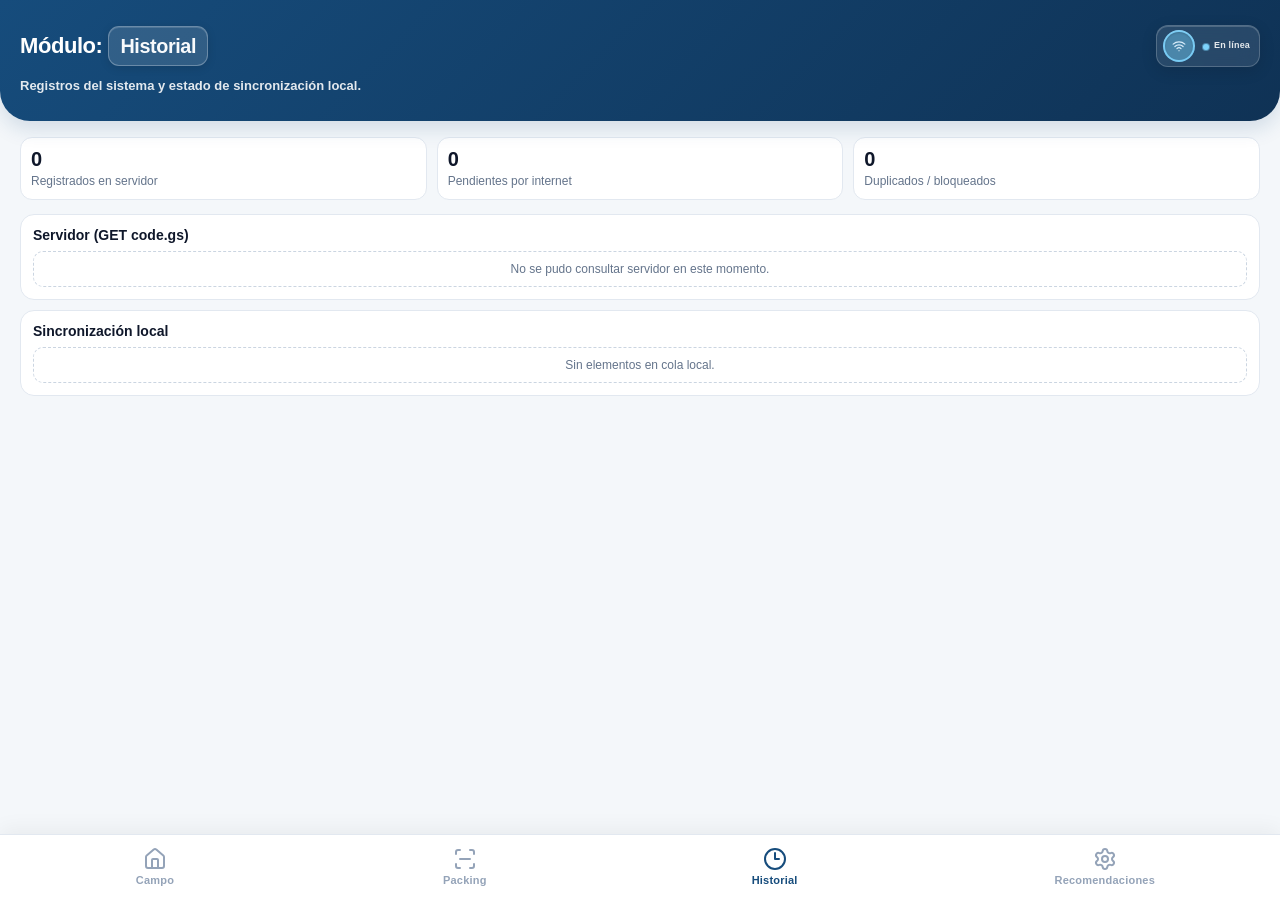
==== historial/index.html @ 1d74dc16 "Estructura de modales" ====
<!DOCTYPE html>
<html lang="es">
<head>
    <meta charset="UTF-8">
    <meta name="viewport" content="width=device-width, initial-scale=1.0, maximum-scale=1.0, user-scalable=no, viewport-fit=cover">
    <meta name="application-name" content="Muestras Web">
    <meta name="apple-mobile-web-app-title" content="Muestras Web">
    <meta name="theme-color" content="#164C7C">
    <meta name="mobile-web-app-capable" content="yes">
    <meta name="apple-mobile-web-app-capable" content="yes">
    <meta name="apple-mobile-web-app-status-bar-style" content="black-translucent">
    <meta name="format-detection" content="telephone=no, date=no, email=no, address=no">
    <title>Historial</title>
    <link rel="icon" href="../appagv.png" type="image/png">
    <link rel="apple-touch-icon" href="../appagv.png">
    <link rel="manifest" href="../manifest.json">
    <link rel="stylesheet" href="../styles.css">
</head>
<body class="modulo-aux-page">

    <header>
        <div class="header-top-row">
            <h2 class="header-title">
                <span class="header-title-prefix">Módulo:</span>
                <span class="header-modulo-pill">Historial</span>
            </h2>
            <div class="header-status-card header-status-card--solo-conn is-online" id="hist-header-status" aria-live="polite" aria-label="Conexión">
                <div class="header-status-ring" aria-hidden="true">
                    <span class="header-status-ring-inner">
                        <i data-lucide="wifi" class="header-status-wifi" id="hist-header-wifi"></i>
                    </span>
                </div>
                <div class="header-status-body">
                    <div class="header-status-conn">
                        <span class="header-status-conn-dot" aria-hidden="true"></span>
                        <span class="header-status-conn-text" id="hist-conn-label">En línea</span>
                    </div>
                </div>
            </div>
        </div>
        <p class="modulo-header-desc">Registros del sistema y estado de sincronización local.</p>
    </header>

    <div class="container modulo-aux-wrap">
        <section class="hist-kpi">
            <article class="hist-kpi-card"><b id="kpi-servidor">0</b><span>Registrados en servidor</span></article>
            <article class="hist-kpi-card"><b id="kpi-pendientes">0</b><span>Pendientes por internet</span></article>
            <article class="hist-kpi-card"><b id="kpi-bloqueados">0</b><span>Duplicados / bloqueados</span></article>
        </section>

        <section class="hist-section">
            <h3 class="hist-title">Servidor (GET code.gs)</h3>
            <div id="server-list" class="hist-list"></div>
            <nav id="server-pagination" class="hist-pagination" aria-label="Paginación servidor" hidden></nav>
        </section>

        <section class="hist-section">
            <h3 class="hist-title">Sincronización local</h3>
            <div id="local-list" class="hist-list"></div>
            <nav id="local-pagination" class="hist-pagination" aria-label="Paginación sincronización local" hidden></nav>
        </section>
    </div>

    <nav id="main-bottom-nav">
        <a class="nav-btn nav-link" id="nav-campo" data-nav-index="0" href="../" aria-label="Campo">
            <i data-lucide="house"></i>
            <span>Campo</span>
        </a>
        <a class="nav-btn nav-link" id="nav-packing" data-nav-index="1" href="../packing/" aria-label="Packing">
            <i data-lucide="scan-line"></i>
            <span>Packing</span>
        </a>
        <a class="nav-btn nav-link active" id="nav-historial" data-nav-index="2" href="./" aria-label="Historial">
            <i data-lucide="clock-3"></i>
            <span>Historial</span>
        </a>
        <a class="nav-btn nav-link" id="nav-recomendaciones" data-nav-index="3" href="../recomendaciones/" aria-label="Recomendaciones">
            <i data-lucide="settings"></i>
            <span>Recomendaciones</span>
        </a>
    </nav>

    <script src="../script.js"></script>
    <script src="../librerias/lucide.min.js"></script>
    <script src="../librerias/sweetalert2.all.min.js"></script>
    <script>
        if (window.lucide && typeof window.lucide.createIcons === 'function') {
            window.lucide.createIcons();
        }

        const API_URL = 'https://script.google.com/macros/s/AKfycbwdC1lwuGNT01xfLE_0jI31oXU13rBinYPKwlVfkZwqmIJGqSRuvPnq4-A9b6tHZThN/exec';
        const SYNC_QUEUE_KEY = 'tiempos-sync-queue-v1';
        const SYNC_HISTORY_KEY = 'tiempos-sync-history-v1';
        const HIST_PER_PAGE = 10;

        let histServerRows = [];
        let histLocalRows = [];
        let histServerPage = 0;
        let histLocalPage = 0;

        function actualizarHeaderHistorial() {
            const card = document.getElementById('hist-header-status');
            const label = document.getElementById('hist-conn-label');
            const wifi = document.getElementById('hist-header-wifi');
            const on = navigator.onLine;
            if (card) {
                card.classList.toggle('is-online', on);
                card.classList.toggle('is-offline', !on);
            }
            if (label) label.textContent = on ? 'En línea' : 'Sin internet';
            if (wifi) {
                wifi.setAttribute('data-lucide', on ? 'wifi' : 'wifi-off');
                if (window.lucide && typeof window.lucide.createIcons === 'function') {
                    window.lucide.createIcons();
                }
            }
        }

        window.addEventListener('online', () => actualizarHeaderHistorial());
        window.addEventListener('offline', () => actualizarHeaderHistorial());

        function cbJsonp(urlBase, params) {
            return new Promise((resolve, reject) => {
                const cb = '__hist_' + Date.now() + '_' + Math.random().toString(36).slice(2, 8);
                const noopCb = function () { };
                const qs = new URLSearchParams(params || {});
                qs.set('callback', cb);
                const src = urlBase + (urlBase.includes('?') ? '&' : '?') + qs.toString();
                const script = document.createElement('script');
                let done = false;
                const timeoutId = setTimeout(() => {
                    if (done) return;
                    done = true;
                    window[cb] = noopCb;
                    if (script.parentNode) script.parentNode.removeChild(script);
                    reject(new Error('Timeout JSONP'));
                }, 12000);
                window[cb] = (payload) => {
                    if (done) return;
                    done = true;
                    clearTimeout(timeoutId);
                    window[cb] = noopCb;
                    if (script.parentNode) script.parentNode.removeChild(script);
                    resolve(payload);
                };
                script.onerror = () => {
                    if (done) return;
                    done = true;
                    clearTimeout(timeoutId);
                    window[cb] = noopCb;
                    if (script.parentNode) script.parentNode.removeChild(script);
                    reject(new Error('Error JSONP'));
                };
                script.src = src;
                document.body.appendChild(script);
            });
        }

        function readJsonLs(key) {
            try {
                const raw = localStorage.getItem(key);
                if (!raw) return [];
                const arr = JSON.parse(raw);
                return Array.isArray(arr) ? arr : [];
            } catch (_) {
                return [];
            }
        }

        function pillForEstado(e) {
            const x = String(e || '').toLowerCase();
            if (x === 'subido') return '<span class="hist-pill hist-pill-ok">subido</span>';
            if (x === 'pendiente') return '<span class="hist-pill hist-pill-pend">pendiente</span>';
            return '<span class="hist-pill hist-pill-stop">' + (x || 'otro') + '</span>';
        }

        function escHistText(s) {
            return String(s ?? '')
                .replace(/&/g, '&amp;')
                .replace(/</g, '&lt;')
                .replace(/>/g, '&gt;')
                .replace(/"/g, '&quot;');
        }

        function histRowMainHtml(numGlobal, linea1, numMuestra) {
            return ''
                + '<div class="hist-row-main">'
                + '<span class="hist-row-kicker">' + escHistText(linea1) + '</span>'
                + '<span class="hist-row-muestra">N° muestra: <b>' + escHistText(numMuestra || '--') + '</b></span>'
                + '</div>';
        }

        function totalPaginasHistorial(total) {
            return Math.max(1, Math.ceil(Math.max(0, total) / HIST_PER_PAGE));
        }

        function acotarPaginaHistorial(page, totalItems) {
            const maxPage = Math.max(0, totalPaginasHistorial(totalItems) - 1);
            return Math.min(Math.max(0, page), maxPage);
        }

        function renderPaginacionHistorial(navId, page, totalItems, onPageChange) {
            const nav = document.getElementById(navId);
            if (!nav) return;
            const totalPages = totalPaginasHistorial(totalItems);
            if (totalItems <= HIST_PER_PAGE) {
                nav.hidden = true;
                nav.innerHTML = '';
                return;
            }
            const safePage = acotarPaginaHistorial(page, totalItems);
            const inicio = safePage * HIST_PER_PAGE + 1;
            const fin = Math.min(totalItems, (safePage + 1) * HIST_PER_PAGE);
            nav.hidden = false;
            nav.innerHTML = ''
                + '<button type="button" class="hist-page-btn" data-hist-page-dir="prev"'
                + (safePage <= 0 ? ' disabled' : '') + '>Anterior</button>'
                + '<span class="hist-page-info">' + inicio + '–' + fin + ' de ' + totalItems
                + ' · Pág. ' + (safePage + 1) + '/' + totalPages + '</span>'
                + '<button type="button" class="hist-page-btn" data-hist-page-dir="next"'
                + (safePage >= totalPages - 1 ? ' disabled' : '') + '>Siguiente</button>';
            nav.querySelectorAll('[data-hist-page-dir]').forEach((btn) => {
                btn.onclick = () => {
                    const dir = btn.getAttribute('data-hist-page-dir');
                    if (dir === 'prev' && safePage > 0) onPageChange(safePage - 1);
                    if (dir === 'next' && safePage < totalPages - 1) onPageChange(safePage + 1);
                };
            });
        }

        function pintarListaServidor() {
            const box = document.getElementById('server-list');
            if (!box) return;
            histServerPage = acotarPaginaHistorial(histServerPage, histServerRows.length);
            if (!histServerRows.length) {
                box.innerHTML = '<div class="hist-empty">Sin registros devueltos por GET.</div>';
                renderPaginacionHistorial('server-pagination', 0, 0, () => {});
                return;
            }
            const start = histServerPage * HIST_PER_PAGE;
            const pageRows = histServerRows.slice(start, start + HIST_PER_PAGE);
            box.innerHTML = pageRows.map((r, idx) => {
                const n = start + idx + 1;
                const linea1 = '#' + n + ' · Fecha: ' + (r.fecha || '--');
                return ''
                    + '<div class="hist-row">'
                    + '<div class="hist-row-text">'
                    + histRowMainHtml(n, linea1, r.num_muestra)
                    + '<div class="hist-row-sub">Total filas: ' + escHistText(r.total)
                    + ' · Ensayo(s): ' + escHistText(r.ensayos.length ? r.ensayos.join(', ') : '--') + '</div>'
                    + '</div>'
                    + '<span class="hist-pill hist-pill-ok">registrado</span>'
                    + '</div>';
            }).join('');
            renderPaginacionHistorial('server-pagination', histServerPage, histServerRows.length, (p) => {
                histServerPage = p;
                pintarListaServidor();
            });
        }

        function pintarListaLocal() {
            const box = document.getElementById('local-list');
            if (!box) return;
            histLocalPage = acotarPaginaHistorial(histLocalPage, histLocalRows.length);
            if (!histLocalRows.length) {
                box.innerHTML = '<div class="hist-empty">Sin elementos en cola local.</div>';
                renderPaginacionHistorial('local-pagination', 0, 0, () => {});
                return;
            }
            const start = histLocalPage * HIST_PER_PAGE;
            const pageRows = histLocalRows.slice(start, start + HIST_PER_PAGE);
            box.innerHTML = pageRows.map((r, idx) => {
                const n = start + idx + 1;
                const linea1 = '#' + n + ' · ' + (r.ensayo || 'Ensayo');
                const sub = (r.fecha || '--') + ' · intentos: ' + r.intentos
                    + (r.error ? ' · motivo: ' + r.error : '');
                return ''
                    + '<div class="hist-row">'
                    + '<div class="hist-row-text">'
                    + histRowMainHtml(n, linea1, r.num_muestra)
                    + '<div class="hist-row-sub">' + escHistText(sub) + '</div>'
                    + '</div>'
                    + pillForEstado(r.estado)
                    + '</div>';
            }).join('');
            renderPaginacionHistorial('local-pagination', histLocalPage, histLocalRows.length, (p) => {
                histLocalPage = p;
                pintarListaLocal();
            });
        }

        function renderServer(registrados) {
            const list = Array.isArray(registrados) ? registrados.slice(0) : [];
            const grouped = {};
            list.forEach((r) => {
                const fecha = String(r?.fecha || '').trim();
                const num = String(r?.num_muestra || '').trim();
                if (!fecha || !num) return;
                const key = fecha + '||' + num;
                if (!grouped[key]) {
                    grouped[key] = {
                        fecha: fecha,
                        num_muestra: num,
                        total: 0,
                        ensayos: new Set()
                    };
                }
                grouped[key].total += 1;
                const en = String(r?.ensayo_numero || '').trim();
                if (en) grouped[key].ensayos.add(en);
            });
            const view = Object.values(grouped).map((g) => ({
                fecha: g.fecha,
                num_muestra: g.num_muestra,
                total: g.total,
                ensayos: [...g.ensayos].sort((a, b) => Number(a) - Number(b))
            })).sort((a, b) => {
                const f = String(b.fecha || '').localeCompare(String(a.fecha || ''));
                if (f !== 0) return f;
                return String(a.num_muestra || '').localeCompare(String(b.num_muestra || ''));
            });

            document.getElementById('kpi-servidor').textContent = String(view.length);
            histServerRows = view;
            histServerPage = 0;
            pintarListaServidor();
        }

        function renderLocal() {
            const queue = readJsonLs(SYNC_QUEUE_KEY);
            const hist = readJsonLs(SYNC_HISTORY_KEY);
            const byUid = {};
            hist.forEach((h) => { if (h && h.uid) byUid[h.uid] = h; });
            const rows = queue.map((q) => {
                const events = hist.filter((h) => h && h.uid && q && q.uid && h.uid === q.uid);
                const last = events.length ? events[events.length - 1] : (q && q.uid ? byUid[q.uid] : null);
                return {
                    uid: q?.uid || '',
                    fecha: q?.fecha || '',
                    ensayo: q?.ensayo || '',
                    num_muestra: q?.num_muestra || '',
                    estado: (last?.estado || q?.estado || '').toLowerCase(),
                    error: last?.error || q?.error || '',
                    intentos: Number(last?.intentos || q?.intentos || 0),
                    ts: Number(last?.ts || q?.actualizado_en || q?.creado_en || 0)
                };
            });
            const pendientes = rows.filter((r) => r.estado === 'pendiente').length;
            const bloqueados = rows.filter((r) => r.estado && r.estado !== 'pendiente' && r.estado !== 'subido').length;
            document.getElementById('kpi-pendientes').textContent = String(pendientes);
            document.getElementById('kpi-bloqueados').textContent = String(bloqueados);
            actualizarHeaderHistorial();

            histLocalRows = rows.slice(0).sort((a, b) => (b.ts || 0) - (a.ts || 0));
            histLocalPage = 0;
            pintarListaLocal();
        }

        async function initHistorial() {
            actualizarHeaderHistorial();
            renderLocal();
            try {
                const r = await cbJsonp(API_URL, { listado_registrados: '1' });
                if (!r || r.ok !== true) throw new Error('Respuesta inválida');
                renderServer(r.registrados || []);
            } catch (_) {
                document.getElementById('server-list').innerHTML = '<div class="hist-empty">No se pudo consultar servidor en este momento.</div>';
            }
        }

        initHistorial();
    </script>
</body>
</html>
---- styles.css ----
:root {
            --primary: rgb(22, 76, 124);
            --primary-dark: rgb(15, 50, 85);
            --accent: #FFB800;
            --bg: #F4F7FA;
            --white: #ffffff;
            --text: #1E293B;
            --success: #22C55E;
            --border: #E2E8F0;
        }

        * { margin: 0; padding: 0; box-sizing: border-box; font-family: 'Segoe UI', Roboto, sans-serif; }

        body {
            background-color: var(--bg);
            color: var(--text);
            padding-bottom: 56px;
            overscroll-behavior-y: none;
        }

        /* Header fijo al scroll (Safari + resto) */
        header {
            background: linear-gradient(135deg, var(--primary) 0%, var(--primary-dark) 100%);
            padding: max(25px, env(safe-area-inset-top, 0px)) 20px 25px;
            border-radius: 0 0 30px 30px;
            box-shadow: 0 8px 20px rgba(22, 76, 124, 0.15);
            position: -webkit-sticky;
            position: sticky;
            top: 0;
            z-index: 1000;
            width: 100%;
            color: white;
        }

        .header-top-row {
            display: flex;
            justify-content: space-between;
            align-items: center;
            gap: 8px;
            flex-wrap: nowrap;
            min-width: 0;
        }

        .header-title {
            display: flex;
            flex-wrap: nowrap;
            align-items: center;
            gap: 6px;
            margin: 0;
            min-width: 0;
            flex: 1;
            font-size: 22px;
            font-weight: 800;
            line-height: 1.2;
            letter-spacing: -0.02em;
        }

        .header-title-prefix {
            color: #fff;
            white-space: nowrap;
            flex-shrink: 0;
        }

        .header-tipo-select {
            appearance: none;
            -webkit-appearance: none;
            margin: 0;
            flex: 0 1 auto;
            min-width: 0;
            width: auto;
            max-width: min(148px, 46vw);
            cursor: pointer;
            font: inherit;
            font-size: 0.90em;
            font-weight: 800;
            letter-spacing: -0.02em;
            color: #f8fafc;
            background-color: rgba(255, 255, 255, 0.12);
            background-image: url("data:image/svg+xml,%3Csvg xmlns='http://www.w3.org/2000/svg' width='14' height='14' viewBox='0 0 24 24' fill='none' stroke='%23e2e8f0' stroke-width='2.5' stroke-linecap='round' stroke-linejoin='round'%3E%3Cpath d='m6 9 6 6 6-6'/%3E%3C/svg%3E");
            background-repeat: no-repeat;
            background-position: right 9px center;
            background-size: 14px 14px;
            border: 1px solid rgba(255, 255, 255, 0.28);
            border-radius: 11px;
            padding: 5px 32px 5px 11px;
            line-height: 1.45;
            box-shadow:
                inset 0 1px 0 rgba(255, 255, 255, 0.14),
                0 2px 10px rgba(0, 0, 0, 0.12);
            backdrop-filter: blur(8px);
            -webkit-backdrop-filter: blur(8px);
            transition: border-color 0.18s ease, background-color 0.18s ease, box-shadow 0.18s ease;
        }

        .header-tipo-select:hover {
            background-color: rgba(255, 255, 255, 0.16);
            border-color: rgba(255, 255, 255, 0.38);
        }

        .header-tipo-select:focus {
            outline: none;
            border-color: rgba(125, 211, 252, 0.75);
            box-shadow:
                inset 0 1px 0 rgba(255, 255, 255, 0.16),
                0 0 0 3px rgba(125, 211, 252, 0.28);
        }

        .header-tipo-select option {
            color: #0f172a;
            font-weight: 700;
            background: #fff;
        }

        @media (max-width: 380px) {
            .header-title {
                font-size: 18px;
            }

            .header-tipo-select {
                font-size: 0.82em;
                padding: 4px 28px 4px 9px;
                max-width: min(132px, 42vw);
            }
        }

        .header-status-card {
            display: flex;
            align-items: center;
            gap: 8px;
            padding: 4px 9px 4px 6px;
            max-width: min(172px, 38vw);
            flex-shrink: 0;
            color: rgba(255, 255, 255, 0.92);
            background: rgba(255, 255, 255, 0.1);
            border: 1px solid rgba(255, 255, 255, 0.2);
            border-radius: 12px;
            box-shadow:
                0 4px 16px rgba(0, 0, 0, 0.12),
                inset 0 1px 0 rgba(255, 255, 255, 0.18);
            backdrop-filter: blur(10px);
            -webkit-backdrop-filter: blur(10px);
        }

        .header-status-ring {
            width: 32px;
            height: 32px;
            border-radius: 50%;
            padding: 2px;
            flex-shrink: 0;
            background: conic-gradient(from 200deg, rgba(148, 163, 184, 0.55) 0deg 270deg, rgba(148, 163, 184, 0.35) 270deg 360deg);
            box-shadow: inset 0 1px 1px rgba(255, 255, 255, 0.12);
        }

        .header-status-card.is-online .header-status-ring {
            background: rgba(125, 211, 252, 0.95);
        }

        .header-status-card.is-offline .header-status-ring {
            background: conic-gradient(from 200deg, rgba(148, 163, 184, 0.45) 0deg 270deg, rgba(248, 113, 113, 0.9) 270deg 360deg);
        }

        .header-status-ring-inner {
            width: 100%;
            height: 100%;
            border-radius: 50%;
            background: rgba(12, 40, 68, 0.42);
            display: grid;
            place-items: center;
            box-shadow: inset 0 1px 2px rgba(0, 0, 0, 0.15);
        }

        .header-status-wifi {
            width: 14px;
            height: 14px;
            stroke-width: 2.1;
            color: rgba(224, 242, 254, 0.95);
        }

        .header-status-card.is-offline .header-status-wifi {
            color: rgba(254, 226, 226, 0.95);
        }

        .header-status-body {
            min-width: 0;
            flex: 1;
            display: flex;
            flex-direction: column;
            justify-content: center;
            gap: 0;
        }

        .header-status-pend {
            margin: 0;
            padding: 0;
            font-size: 9px;
            font-weight: 700;
            letter-spacing: 0.04em;
            text-transform: uppercase;
            color: rgba(255, 255, 255, 0.72);
            line-height: 1.05;
        }

        .header-status-pend-num {
            font-variant-numeric: tabular-nums;
            font-weight: 800;
            color: rgba(255, 255, 255, 0.95);
            letter-spacing: 0.02em;
        }

        .header-status-pend-num.header-status-pend-num--alert {
            color: #fde68a;
        }

        .header-status-card--solo-conn .header-status-conn {
            margin-top: 0;
        }

        .header-status-conn {
            display: inline-flex;
            align-items: center;
            gap: 5px;
            margin-top: 2px;
            padding: 0;
            line-height: 1.05;
        }

        .header-status-conn-dot {
            width: 6px;
            height: 6px;
            border-radius: 999px;
            flex-shrink: 0;
            background: rgba(148, 163, 184, 0.85);
            box-shadow: 0 0 0 1px rgba(255, 255, 255, 0.25);
        }

        .header-status-card.is-online .header-status-conn-dot {
            background: #7dd3fc;
            box-shadow: 0 0 0 1px rgba(125, 211, 252, 0.45);
            margin-top: 2px;
        }

        .header-status-card.is-offline .header-status-conn-dot {
            background: #fca5a5;
            box-shadow: 0 0 0 1px rgba(252, 165, 165, 0.5);
        }

        .header-status-conn-text {
            font-size: 9px;
            font-weight: 600;
            letter-spacing: 0.02em;
            color: rgba(255, 255, 255, 0.88);
            line-height: 1.05;
        }

        .header-status-card.is-offline .header-status-conn-text {
            color: rgba(255, 255, 255, 0.78);
        }

        .meta-shell {
            margin-top: 14px;
            background: rgba(255, 255, 255, 0.98);
            border-radius: 20px;
            box-shadow: 0 12px 32px rgba(15, 50, 85, 0.14), 0 1px 0 rgba(255, 255, 255, 0.6) inset;
            border: 1px solid rgba(226, 232, 240, 0.9);
            color: var(--text);
            overflow: hidden;
        }

        .meta-accordion-trigger {
            width: 100%;
            display: flex;
            align-items: center;
            justify-content: space-between;
            gap: 12px;
            padding: 14px 16px;
            border: none;
            background: linear-gradient(180deg, #fff 0%, #f8fafc 100%);
            cursor: pointer;
            text-align: left;
            -webkit-tap-highlight-color: transparent;
            transition: background 0.2s;
        }

        .meta-accordion-trigger:hover,
        .meta-accordion-trigger:focus-visible {
            background: #f1f5f9;
            outline: none;
        }

        .meta-accordion.is-open .meta-accordion-trigger {
            background: #fff;
            border-bottom: 1px solid #ebeef2;
        }

        .meta-preview { flex: 1; min-width: 0; }

        .meta-preview-kicker {
            display: block;
            font-size: 10px;
            font-weight: 800;
            letter-spacing: 0.11em;
            text-transform: uppercase;
            color: #94a3b8;
            margin-bottom: 8px;
        }

        .meta-preview-row {
            display: flex;
            flex-wrap: wrap;
            align-items: center;
            gap: 5px;
        }

        .meta-preview-stack {
            display: grid;
            grid-template-columns: 1fr;
            gap: 6px;
            max-width: 100%;
        }

        .meta-preview-pill {
            display: inline-flex;
            align-items: center;
            max-width: 100%;
            padding: 6px 11px;
            border-radius: 999px;
            font-size: 12px;
            font-weight: 700;
            background: rgba(22, 76, 124, 0.08);
            color: var(--primary);
            border: 1px solid rgba(22, 76, 124, 0.12);
            line-height: 1.25;
        }

        .meta-preview-pill--rotulo {
            background: rgba(139, 92, 246, 0.1);
            border-color: rgba(139, 92, 246, 0.22);
            color: #6d28d9;
        }

        .meta-preview-pill--rotulo.meta-preview-pill--empty {
            background: #f1f5f9;
            color: #94a3b8;
            border-color: #e2e8f0;
        }

        .meta-preview-pill--traz {
            background: rgba(56, 189, 248, 0.12);
            border-color: rgba(14, 165, 233, 0.2);
            color: #0369a1;
        }

        .meta-preview-pill--empty {
            background: #f1f5f9;
            color: #94a3b8;
            border-color: #e2e8f0;
            font-weight: 600;
        }

        .meta-preview-pill--traz.meta-preview-pill--empty {
            background: #f1f5f9;
            color: #94a3b8;
            border-color: #e2e8f0;
        }

        .meta-accordion-chevron {
            flex-shrink: 0;
            width: 36px;
            height: 36px;
            border-radius: 12px;
            display: flex;
            align-items: center;
            justify-content: center;
            background: #f1f5f9;
            color: var(--primary);
            transition: transform 0.3s cubic-bezier(0.4, 0, 0.2, 1), background 0.2s;
        }

        .meta-accordion-chevron i,
        .meta-accordion-chevron svg { width: 20px; height: 20px; }

        .meta-accordion.is-open .meta-accordion-chevron {
            transform: rotate(180deg);
            background: rgba(22, 76, 124, 0.1);
        }

        .meta-accordion-body {
            display: none;
            pointer-events: none;
        }

        .meta-accordion.is-open .meta-accordion-body {
            display: block;
            pointer-events: auto;
        }

        .meta-accordion-inner {
            padding: 16px 16px 18px;
        }

        .meta-sheet-top {
            display: flex;
            align-items: flex-start;
            justify-content: space-between;
            flex-wrap: wrap;
            gap: 12px;
            margin-bottom: 14px;
        }

        .meta-kicker {
            font-size: 10px;
            font-weight: 800;
            letter-spacing: 0.12em;
            text-transform: uppercase;
            color: var(--primary);
            opacity: 0.85;
        }

        .meta-sheet-title {
            font-size: 17px;
            font-weight: 800;
            color: var(--text);
            line-height: 1.25;
            margin-top: 4px;
        }

        .meta-progress-wrap { width: 100%; min-width: 0; flex: 1; max-width: 140px; }

        .meta-progress-label {
            display: flex;
            justify-content: space-between;
            align-items: center;
            font-size: 9px;
            font-weight: 700;
            letter-spacing: 0.06em;
            text-transform: uppercase;
            color: #94A3B8;
            margin-bottom: 5px;
        }

        .meta-progress-label span:last-child {
            color: var(--primary);
            font-variant-numeric: tabular-nums;
        }

        .meta-progress-track {
            height: 5px;
            border-radius: 999px;
            background: #E2E8F0;
            overflow: hidden;
        }

        .meta-progress-fill {
            height: 100%;
            width: 0%;
            border-radius: 999px;
            background: linear-gradient(90deg, #38BDF8, var(--primary));
            transition: width 0.25s ease;
        }

        .meta-block { margin-bottom: 16px; }

        .meta-block:last-of-type { margin-bottom: 0; }

        .meta-block-title {
            display: block;
            font-size: 10px;
            font-weight: 800;
            letter-spacing: 0.08em;
            text-transform: uppercase;
            color: #64748B;
            margin-bottom: 10px;
        }

        .chip-scroll {
            display: flex;
            flex-wrap: wrap;
            gap: 8px;
        }

        .meta-chip {
            appearance: none;
            border: 2px solid #E2E8F0;
            background: #F8FAFC;
            color: var(--text);
            padding: 10px 14px;
            border-radius: 999px;
            font-weight: 700;
            font-size: 13px;
            cursor: pointer;
            transition: border-color 0.15s, background 0.15s, color 0.15s, transform 0.1s;
            -webkit-tap-highlight-color: transparent;
        }

        .meta-chip:active { transform: scale(0.97); }

        .meta-chip.is-on {
            border-color: var(--primary);
            background: rgba(22, 76, 124, 0.08);
            color: var(--primary);
        }

        .meta-row-2 {
            display: grid;
            grid-template-columns: 1fr 1fr;
            gap: 12px;
        }

        .meta-row-3 {
            display: grid;
            grid-template-columns: repeat(3, minmax(0, 1fr));
            gap: 10px;
        }

        .meta-inp {
            width: 100%;
            padding: 12px 14px;
            font-size: 14px;
            font-weight: 600;
            color: var(--text);
            background: #F8FAFC;
            border: 2px solid #E2E8F0;
            border-radius: 14px;
            outline: none;
            transition: border-color 0.15s, box-shadow 0.15s;
        }

        .meta-inp:focus {
            background: #fff;
            border-color: var(--primary);
            box-shadow: 0 0 0 3px rgba(22, 76, 124, 0.1);
        }

        .meta-inp::placeholder { color: #94A3B8; font-weight: 500; }

        .meta-inp.meta-inp--num-muestra-auto:disabled {
            color: var(--text);
            background: #EEF2F7;
            border-color: #CBD5E1;
            cursor: not-allowed;
            opacity: 1;
        }

        .meta-num-muestra-wrap {
            position: relative;
        }

        .meta-num-muestra-wrap .meta-inp--num-muestra-auto {
            padding-right: 44px;
        }

        .meta-num-muestra-spinner {
            position: absolute;
            right: 14px;
            top: 50%;
            width: 20px;
            height: 20px;
            margin-top: -10px;
            border-radius: 50%;
            border: 2px solid #CBD5E1;
            border-top-color: var(--primary);
            opacity: 0;
            visibility: hidden;
            pointer-events: none;
            transition: opacity 0.15s;
        }

        .meta-num-muestra-wrap.is-loading .meta-num-muestra-spinner {
            opacity: 1;
            visibility: visible;
            animation: meta-num-muestra-spin 0.7s linear infinite;
        }

        .meta-num-muestra-wrap.is-loading .meta-inp--num-muestra-auto {
            color: #94A3B8;
        }

        @keyframes meta-num-muestra-spin {
            to { transform: rotate(360deg); }
        }

        .sr-only {
            position: absolute;
            width: 1px;
            height: 1px;
            padding: 0;
            margin: -1px;
            overflow: hidden;
            clip: rect(0, 0, 0, 0);
            white-space: nowrap;
            border: 0;
        }

        /* Flatpickr local: estilo uniforme (móvil + desktop) */
        .flatpickr-calendar {
            border: 1px solid #D8E3EE;
            border-radius: 16px;
            box-shadow: 0 16px 36px rgba(15, 50, 85, 0.24);
            font-family: 'Segoe UI', Roboto, sans-serif;
            overflow: hidden;
        }

        .flatpickr-calendar.open {
            animation: fp-fade-in 0.14s ease;
        }

        @keyframes fp-fade-in {
            from { opacity: 0; transform: translateY(4px); }
            to { opacity: 1; transform: translateY(0); }
        }

        .flatpickr-months {
            background: linear-gradient(135deg, var(--primary) 0%, var(--primary-dark) 100%);
            border-radius: 16px 16px 0 0;
            padding: 4px 0;
        }

        .flatpickr-current-month,
        .flatpickr-monthDropdown-months,
        .flatpickr-weekday,
        .flatpickr-prev-month,
        .flatpickr-next-month {
            color: #fff !important;
            fill: #fff !important;
        }

        .flatpickr-day {
            border-radius: 10px;
        }

        .flatpickr-day.selected,
        .flatpickr-day.startRange,
        .flatpickr-day.endRange,
        .flatpickr-day.selected:hover {
            background: var(--primary);
            border-color: var(--primary);
        }

        .flatpickr-day.today {
            border-color: #7fb4e3;
        }

        .flatpickr-time {
            border-top: 1px solid #E5EDF6;
            padding: 10px 8px;
            max-height: none;
        }

        .flatpickr-time .numInputWrapper {
            border-radius: 10px;
            overflow: hidden;
        }

        .flatpickr-time .flatpickr-time-separator {
            color: #234b77;
            font-weight: 700;
            width: 14px;
        }

        .flatpickr-time input,
        .flatpickr-time .flatpickr-am-pm {
            font-weight: 700;
            color: #163f69;
        }

        .flatpickr-time input:hover,
        .flatpickr-time .flatpickr-am-pm:hover {
            background: rgba(22, 76, 124, 0.08);
        }

        .flatpickr-calendar.noCalendar {
            width: min(360px, 94vw);
            min-width: 280px;
            border-radius: 14px;
        }

        .flatpickr-calendar.noCalendar .flatpickr-time {
            border-top: 0;
            padding: 14px 12px;
            height: auto;
            gap: 10px;
        }

        .flatpickr-calendar.noCalendar .numInputWrapper {
            background: #F4F8FC;
            border: 1px solid #D8E3EE;
            border-radius: 12px;
            min-width: 92px;
        }

        .flatpickr-calendar.noCalendar .flatpickr-time input {
            height: 48px;
            font-size: 28px;
            line-height: 48px;
        }

        .flatpickr-calendar.noCalendar .flatpickr-am-pm {
            height: 48px;
            line-height: 48px;
            border-radius: 12px;
            border: 1px solid #D8E3EE;
            background: #F4F8FC;
        }

        /* Modal de hora limpio y estable (sin hacks internos) */
        .flatpickr-calendar.noCalendar {
            background: #ffffff;
            border-color: #d8e3ee;
            box-shadow: 0 18px 36px rgba(15, 50, 85, 0.22);
        }

        .flatpickr-calendar.noCalendar .flatpickr-time {
            background: #ffffff;
        }

        .flatpickr-calendar.noCalendar .numInputWrapper {
            background: #f4f8fc;
            border-color: #d8e3ee;
        }

        .flatpickr-calendar.noCalendar .flatpickr-time input {
            color: #173a5e;
        }

        .flatpickr-calendar {
            z-index: 99999 !important;
        }

        body.fp-overlay-open::before {
            content: '';
            position: fixed;
            inset: 0;
            background: rgba(15, 23, 42, 0.35);
            z-index: 99990;
        }

        @media (max-width: 760px) {
            .flatpickr-calendar.noCalendar.open {
                position: fixed !important;
                left: 50% !important;
                top: 50% !important;
                transform: translate(-50%, -50%) !important;
                width: min(380px, 94vw) !important;
            }
        }

        .meta-time-row {
            display: flex;
            align-items: stretch;
            gap: 10px;
        }

        .meta-time-row .meta-inp { flex: 1; min-height: 48px; color-scheme: light; }

        .meta-btn-ahora {
            flex-shrink: 0;
            display: inline-flex;
            align-items: center;
            justify-content: center;
            gap: 6px;
            padding: 0 14px;
            border-radius: 14px;
            border: 2px solid rgba(22, 76, 124, 0.2);
            background: #fff;
            color: var(--primary);
            font-size: 12px;
            font-weight: 800;
            cursor: pointer;
            transition: background 0.15s, border-color 0.15s;
        }

        .meta-btn-ahora i,
        .meta-btn-ahora svg { width: 18px; height: 18px; }

        .meta-btn-ahora:active { transform: scale(0.98); }

        @media (max-width: 400px) {
            .meta-row-2 { grid-template-columns: 1fr; }
            .meta-row-2.meta-row-2--muestra { grid-template-columns: 1fr 1fr; }
            .meta-row-2.meta-row-2--guia-hora { grid-template-columns: 1fr 1fr; }
            .meta-row-3 { grid-template-columns: repeat(3, minmax(0, 1fr)); gap: 8px; }
            .meta-row-3 .meta-inp { padding: 10px 8px; font-size: 14px; }
            .meta-progress-wrap { max-width: none; width: 100%; }
            .metric-grid-2 { grid-template-columns: 1fr; }
            #metric-modal-overlay .metric-grid-2,
            #packing-tiempos-modal-overlay .packing-tiempos-grid {
                grid-template-columns: repeat(2, minmax(0, 1fr));
            }
            .metric-grid-4 { grid-template-columns: repeat(2, minmax(0, 1fr)); }
        }

        /* Campo: tiempos de la muestra — 2 columnas + fila ancha (como siempre) */
        #metric-modal-overlay .metric-grid-2 {
            display: grid;
            grid-template-columns: repeat(2, minmax(0, 1fr));
            gap: 10px;
            margin-bottom: 8px;
        }

        #metric-modal-overlay .metric-modal-body > .form-group {
            margin-bottom: 0;
        }

        /* Contenedor de Tarjetas */
        .container { padding: 20px 20px 8px; }

        .fecha-ring-widget {
            position: relative;
            width: 66px;
            height: 66px;
            border-radius: 999px;
            display: grid;
            place-items: center;
            background: #FFFFFF;
            border: 1px solid #D8E3EE;
            box-shadow: 0 4px 12px rgba(15, 50, 85, 0.08);
        }

        .fecha-ring-circle {
            position: absolute;
            inset: 3px;
            border-radius: 999px;
            background: conic-gradient(from 210deg, rgba(22, 76, 124, 0.18) 0deg 280deg, rgba(29, 78, 137, 0.92) 280deg 360deg);
        }

        .fecha-ring-content {
            position: relative;
            z-index: 1;
            width: 80%;
            height: 80%;
            border-radius: 999px;
            background: #FFFFFF;
            display: flex;
            flex-direction: column;
            align-items: center;
            justify-content: center;
            line-height: 1.05;
            box-shadow: inset 0 0 0 1px rgba(22, 76, 124, 0.08);
        }

        .fecha-ring-day {
            font-size: 20px;
            font-weight: 900;
            color: #0B2A4A;
            font-variant-numeric: tabular-nums;
        }

        .fecha-ring-month {
            margin-top: 2px;
            font-size: 8px;
            font-weight: 700;
            letter-spacing: 0.04em;
            text-transform: uppercase;
            color: #64748B;
        }

        .fecha-ring-widget--fab {
            width: 60px;
            height: 60px;
            margin-bottom: 2px;
            pointer-events: none;
        }

        .fecha-ring-widget--fab .fecha-ring-circle {
            inset: 2px;
        }

        .fecha-ring-widget--fab .fecha-ring-day {
            font-size: 18px;
        }

        .fecha-ring-widget--fab .fecha-ring-month {
            font-size: 7px;
            margin-top: 1px;
        }

        .fecha-ring-widget--packing.fecha-ring-widget--fab,
        .fecha-ring-widget--campo.fecha-ring-widget--fab {
            pointer-events: auto;
            cursor: pointer;
        }

        .fecha-ring-popover {
            position: absolute;
            left: 50%;
            bottom: calc(100% + 10px);
            transform: translateX(-50%);
            min-width: 168px;
            max-width: 220px;
            padding: 10px 12px;
            border-radius: 10px;
            background: #0f4a7d;
            color: #fff;
            font-size: 11px;
            font-weight: 600;
            line-height: 1.35;
            text-align: center;
            box-shadow: 0 10px 24px rgba(15, 50, 85, 0.35);
            z-index: 20;
            pointer-events: none;
        }

        .fecha-ring-popover::after {
            content: '';
            position: absolute;
            left: 50%;
            bottom: -6px;
            transform: translateX(-50%);
            border-left: 7px solid transparent;
            border-right: 7px solid transparent;
            border-top: 7px solid #0f4a7d;
        }

        .fecha-ring-popover[hidden] {
            display: none !important;
        }

        .fecha-ring-widget--packing.is-popover-open .fecha-ring-popover,
        .fecha-ring-widget--campo.is-popover-open .fecha-ring-popover {
            display: block;
        }

        .fecha-ring-widget--packing .fecha-ring-popover,
        .fecha-ring-widget--campo .fecha-ring-popover {
            left: auto;
            right: 0;
            transform: translateX(-14px);
            min-width: 176px;
            max-width: min(220px, calc(100vw - 48px));
        }

        .fecha-ring-widget--packing .fecha-ring-popover::after,
        .fecha-ring-widget--campo .fecha-ring-popover::after {
            left: auto;
            right: 26px;
            transform: none;
        }

        #fab-menu-packing {
            right: 30px;
        }

        .control-equitativo-bar {
            display: flex;
            justify-content: space-between;
            align-items: center;
            gap: 12px;
            padding: 12px 14px;
            border: 1px solid #E2E8F0;
            border-radius: 16px;
            background: #FFFFFF;
            margin-bottom: 14px;
        }

        .control-equitativo-label b {
            display: block;
            font-size: 13px;
            font-weight: 800;
            color: var(--primary);
            margin-bottom: 3px;
        }

        .control-equitativo-label span {
            display: block;
            font-size: 11px;
            color: #64748B;
            line-height: 1.3;
        }

        .control-equitativo-actions {
            display: flex;
            gap: 8px;
            flex-shrink: 0;
        }

        .control-equitativo-btn {
            width: 42px;
            height: 42px;
            border-radius: 12px;
            border: 1px solid #D8E3EE;
            background: #F8FAFC;
            color: var(--primary);
            display: flex;
            align-items: center;
            justify-content: center;
            cursor: pointer;
        }

        .control-equitativo-btn i,
        .control-equitativo-btn svg {
            width: 20px;
            height: 20px;
        }

        .control-equitativo-bar.is-locked {
            opacity: 0.68;
        }

        .control-equitativo-bar.is-locked .control-equitativo-btn {
            cursor: not-allowed;
        }

        /* Acopio-campo: barra tipo control equitativo + chevrons abrir/cerrar + solo camión */
        .logistica-acopio-block {
            border: 1px solid #E2E8F0;
            border-radius: 20px;
            background: #FFFFFF;
            margin-top: 16px;
            margin-bottom: 0;
            overflow: hidden;
        }

        .logistica-acopio-block.is-locked {
            opacity: 0.72;
        }

        .logistica-acopio-head {
            display: grid;
            grid-template-columns: auto 1fr auto;
            align-items: center;
            gap: 10px;
            padding: 14px 16px;
            list-style: none;
            cursor: pointer;
            -webkit-tap-highlight-color: transparent;
        }

        .logistica-acopio-head::-webkit-details-marker {
            display: none;
        }

        .logistica-acopio-block[open] .logistica-acopio-head {
            border-bottom: 1px solid #EEF3F9;
        }

        .logistica-acopio-block:not([open]) .logistica-acopio-head {
            border-bottom: 0;
        }

        .logistica-acopio-label {
            min-width: 0;
            flex: 1;
            text-align: left;
        }

        .logistica-acopio-chev {
            width: 26px;
            height: 26px;
            border: 1px solid #D8E3EE;
            border-radius: 999px;
            flex-shrink: 0;
            display: inline-flex;
            align-items: center;
            justify-content: center;
            background: #F8FAFC;
            transition: transform 0.18s ease;
        }

        .logistica-acopio-chev::before {
            content: "\25BE";
            font-size: 12px;
            color: #365D87;
            line-height: 1;
        }

        .logistica-acopio-block[open] .logistica-acopio-chev {
            transform: rotate(180deg);
        }

        .logistica-acopio-icon-slot {
            pointer-events: none;
            user-select: none;
            flex-shrink: 0;
        }

        .logistica-acopio-icon-slot i,
        .logistica-acopio-icon-slot svg {
            width: 20px;
            height: 20px;
        }

        .logistica-acopio-truck-wrap i,
        .logistica-acopio-truck-wrap svg {
            animation: logistica-truck-nudge 2.4s ease-in-out infinite;
        }

        @keyframes logistica-truck-nudge {
            0%, 100% { transform: translateX(-2px); }
            50% { transform: translateX(4px); }
        }

        @media (prefers-reduced-motion: reduce) {
            .logistica-acopio-truck-wrap i,
            .logistica-acopio-truck-wrap svg {
                animation: none;
            }
        }

        .logistica-acopio-body {
            padding: 14px 16px 16px;
            background: #FFFFFF;
        }

        .logistica-acopio-grid {
            display: grid;
            grid-template-columns: 1fr 1fr;
            gap: 12px;
        }

        .logistica-acopio-field {
            margin: 0;
            min-width: 0;
        }

        .logistica-acopio-field .meta-block-title {
            margin-bottom: 8px;
        }

        @media (max-width: 520px) {
            .logistica-acopio-grid {
                grid-template-columns: 1fr;
            }
        }

        .llenado-jarras-wrapper {
            border: 1px solid #E2E8F0;
            border-radius: 16px;
            background: #FFFFFF;
            margin-bottom: 12px;
            overflow: hidden;
        }

        .llenado-jarras-wrapper-summary {
            list-style: none;
            cursor: pointer;
            padding: 12px 14px 10px;
            border-bottom: 1px solid #EEF3F9;
            display: flex;
            align-items: center;
            justify-content: space-between;
            gap: 10px;
        }

        .llenado-jarras-wrapper-summary::-webkit-details-marker {
            display: none;
        }

        .llenado-jarras-wrapper:not([open]) .llenado-jarras-wrapper-summary {
            border-bottom: 0;
        }

        .llenado-jarras-toggle-icon {
            width: 26px;
            height: 26px;
            border: 1px solid #D8E3EE;
            border-radius: 999px;
            flex-shrink: 0;
            display: inline-flex;
            align-items: center;
            justify-content: center;
            background: #F8FAFC;
            transition: transform 0.18s ease;
        }

        .llenado-jarras-toggle-icon::before {
            content: "\25BE";
            font-size: 12px;
            color: #365D87;
            line-height: 1;
        }

        .llenado-jarras-wrapper[open] .llenado-jarras-toggle-icon {
            transform: rotate(180deg);
        }

        .llenado-jarras-panel {
            background: #FFFFFF;
            padding: 8px 8px 10px;
            margin: 0;
            max-height: 250px;
            overflow-y: auto;
        }

        .llenado-jarras-bloque {
            border: 1px solid #D8E3EE;
            border-radius: 12px;
            background: #FAFCFF;
            margin-bottom: 8px;
            overflow: hidden;
        }

        .llenado-jarras-bloque-summary {
            list-style: none;
            display: flex;
            align-items: flex-start;
            justify-content: space-between;
            gap: 10px;
            padding: 8px 10px;
            font-size: 11px;
            font-weight: 700;
            color: #365D87;
            background: #F1F7FF;
            cursor: pointer;
        }

        .llenado-jarras-bloque-summary::-webkit-details-marker {
            display: none;
        }

        .lj-grupo-summary-main {
            flex: 1;
            min-width: 0;
        }

        .lj-resumen-stack {
            display: flex;
            flex-direction: column;
            gap: 6px;
        }

        .lj-mini-resumen {
            display: grid;
            grid-template-columns: minmax(64px, 0.9fr) minmax(70px, 1.1fr) minmax(52px, 0.7fr);
            grid-template-areas:
                "jarra actividad tiempo"
                "horas horas horas";
            align-items: center;
            column-gap: 8px;
            row-gap: 4px;
            padding: 6px 8px;
            border-radius: 10px;
            border: 1px solid #D8E3EE;
            background: #FFFFFF;
        }

        .lj-mini-resumen-j { grid-area: jarra; font-weight: 900; color: #0B2A4A; }
        .lj-mini-resumen-a { grid-area: actividad; font-weight: 800; color: #1D4E89; text-align: right; }
        .lj-mini-resumen-h { grid-area: horas; font-weight: 700; color: #365D87; font-size: 10px; }
        .lj-mini-resumen-t { grid-area: tiempo; text-align: right; font-weight: 900; color: #1D4E89; }

        .lj-grupo-eliminar {
            width: 34px;
            height: 34px;
            border-radius: 10px;
            border: 1px solid #E7B9B9;
            background: #FFF5F5;
            color: #B42318;
            display: inline-flex;
            align-items: center;
            justify-content: center;
            cursor: pointer;
            flex-shrink: 0;
        }

        .lj-grupo-eliminar:active {
            transform: translateY(1px);
        }

        .llenado-jarras-bloque-body {
            padding: 8px;
            border-top: 1px solid #DDEAF8;
            background: #FFFFFF;
        }

        .lj-jarra-top {
            margin-bottom: 8px;
        }

        .lj-paso {
            border: 1px solid #E6EEF8;
            border-radius: 12px;
            background: #FAFCFF;
            margin-bottom: 8px;
            overflow: hidden;
        }

        .lj-paso:last-child {
            margin-bottom: 0;
        }

        .lj-paso-head {
            padding: 6px 10px;
            border-bottom: 1px solid #E6EEF8;
            background: #F1F7FF;
        }

        .lj-paso-tag {
            font-size: 10px;
            font-weight: 900;
            letter-spacing: 0.04em;
            text-transform: uppercase;
            color: #365D87;
        }

        .lj-paso-grid {
            display: grid;
            grid-template-columns: minmax(120px, 1.2fr) minmax(96px, 1fr) minmax(96px, 1fr) minmax(86px, 0.9fr);
            grid-template-areas: "actividad actividad actividad actividad" "inicio termino tiempo .";
            gap: 8px;
            padding: 8px;
        }

        .lj-span-act {
            grid-column: 1 / -1;
            grid-area: actividad;
        }

        .lj-campo-inicio { grid-area: inicio; }
        .lj-campo-termino { grid-area: termino; }
        .lj-campo-tiempo { grid-area: tiempo; }

        .llenado-jarras-grid {
            display: grid;
            grid-template-columns: 52px minmax(120px, 1fr) minmax(98px, 1fr) minmax(98px, 1fr) minmax(94px, 1fr);
            gap: 6px;
            margin-bottom: 0;
        }

        .llenado-jarras-campo label {
            display: block;
            font-size: 10px;
            font-weight: 800;
            color: #6B7C93;
            margin: 0 0 4px;
            text-transform: uppercase;
        }

        .llenado-jarras-grid input,
        .llenado-jarras-grid select,
        .lj-paso-grid input,
        .lj-paso-grid select,
        .lj-jarra-top select {
            width: 100%;
            border: 1px solid #D8E3EE;
            border-radius: 9px;
            padding: 6px 8px;
            font-size: 11px;
            color: #0B2A4A;
            background: #FFFFFF;
            outline: none;
        }

        .llenado-jarras-grid select,
        .lj-paso-grid select,
        .lj-jarra-top select {
            appearance: none;
            background-image: linear-gradient(45deg, transparent 50%, #365D87 50%), linear-gradient(135deg, #365D87 50%, transparent 50%);
            background-position: calc(100% - 14px) calc(50% - 2px), calc(100% - 9px) calc(50% - 2px);
            background-size: 5px 5px, 5px 5px;
            background-repeat: no-repeat;
            padding-right: 26px;
        }

        .llenado-jarras-grid input:focus,
        .llenado-jarras-grid select:focus,
        .lj-paso-grid input:focus,
        .lj-paso-grid select:focus,
        .lj-jarra-top select:focus {
            border-color: #9FC0E3;
            background-color: #FFFFFF;
        }

        .llenado-jarras-grid .llenado-jarras-tiempo,
        .lj-paso-grid .llenado-jarras-tiempo {
            text-align: right;
            font-weight: 800;
            color: #1D4E89;
            background: #F1F7FF;
            border-color: #CFE2F7;
        }

        .llenado-jarras-head {
            font-size: 9px;
            font-weight: 800;
            color: #6B7C93;
            text-transform: uppercase;
            letter-spacing: 0.03em;
            margin-bottom: 4px;
        }

        .llenado-jarras-head div {
            border: 1px solid #D8E3EE;
            background: #F8FBFF;
            padding: 6px 4px;
            text-align: center;
            min-height: 44px;
            display: flex;
            align-items: center;
            justify-content: center;
            writing-mode: vertical-rl;
            transform: rotate(180deg);
            border-radius: 0;
        }

        .llenado-jarras-head div:first-child {
            border-top-left-radius: 9px;
            border-bottom-left-radius: 9px;
        }

        .llenado-jarras-head div:last-child {
            border-top-right-radius: 9px;
            border-bottom-right-radius: 9px;
        }

        .llenado-jarras-add-btn {
            width: 100%;
            margin-top: 10px;
            min-height: 38px;
            border: 1px solid #C7D7EA;
            border-radius: 10px;
            background: #FFFFFF;
            color: #1D4E89;
            font-size: 13px;
            font-weight: 700;
            letter-spacing: 0.01em;
            cursor: pointer;
        }

        .lj-ensayo-bloque {
            margin-bottom: 14px;
            border-radius: 14px;
            overflow: visible;
            box-shadow: 0 8px 24px rgba(11, 42, 74, 0.08);
        }

        .lj-ensayo-barra {
            display: flex;
            align-items: center;
            justify-content: center;
            padding: 11px 12px;
            border-radius: 12px 12px 0 0;
            background: linear-gradient(135deg, #07162C 0%, #0F2E52 100%);
            color: #FFFFFF;
            font-weight: 900;
            font-size: 12px;
            letter-spacing: 0.06em;
            text-transform: uppercase;
        }

        .lj-jarras-tabla-wrap {
            border: 1px solid #D6E0EC;
            border-radius: 16px;
            overflow: visible;
            background: #FFFFFF;
            padding: 10px;
            box-shadow: 0 1px 0 rgba(15, 23, 42, 0.02);
        }

        .lj-filas-stack {
            display: flex;
            flex-direction: column;
            gap: 8px;
        }

        .lj-fila-card {
            display: grid;
            grid-template-columns: 132px minmax(0, 1fr);
            gap: 10px;
            border: 1px solid #D3DCE7;
            border-radius: 16px;
            background: #FFFFFF;
            padding: 10px;
            box-shadow: 0 4px 12px rgba(15, 40, 70, 0.05);
            overflow: visible;
        }

        .lj-fila-left {
            border: 1px solid #D5DEE8;
            border-radius: 14px;
            background: #FFFFFF;
            display: flex;
            flex-direction: column;
            align-items: center;
            justify-content: center;
            gap: 4px;
            min-height: 116px;
            padding: 6px 8px;
            position: relative;
            order: 1;
        }

        .lj-fila-left-label {
            width: 100%;
            font-size: 16px;
            color: #1F2328;
            font-weight: 700;
            letter-spacing: 0;
            text-align: left;
        }

        .lj-fila-jarra-num {
            font-size: 78px;
            line-height: 1;
            font-weight: 900;
            color: #0A1420;
            text-shadow: 0 1px 0 rgba(255, 255, 255, 0.65);
        }

        .lj-fila-tiempo-label {
            font-size: 8px;
            color: #64748B;
            font-weight: 700;
        }

        .lj-fila-left .lj-campo-jarra-selector {
            width: 100%;
            border: 1px solid #D1D6DD;
            border-radius: 6px;
            min-height: 36px;
            font-size: 14px;
            font-weight: 600;
            color: #1F2328;
            background-color: #FFFFFF;
            appearance: none;
            -webkit-appearance: none;
            -moz-appearance: none;
            background-image: linear-gradient(45deg, transparent 50%, #9AA8B8 50%), linear-gradient(135deg, #9AA8B8 50%, transparent 50%);
            background-position: calc(100% - 16px) calc(50% - 2px), calc(100% - 10px) calc(50% - 2px);
            background-size: 6px 6px, 6px 6px;
            background-repeat: no-repeat;
            padding: 6px 30px 6px 10px;
        }

        .lj-fila-left .lj-campo-jarra-selector::-ms-expand {
            display: none;
        }

        .lj-fila-right {
            display: flex;
            flex-direction: column;
            gap: 6px;
            justify-content: flex-start;
            padding-top: 0;
            order: 2;
            position: static;
        }

        .lj-fila-top {
            display: flex;
            align-items: flex-start;
            justify-content: space-between;
            gap: 8px;
            margin-top: -2px;
        }

        .lj-fila-hint {
            font-size: 10px;
            color: #7B8794;
            font-weight: 600;
            line-height: 2.2;
            margin-top: 0;
            margin-bottom: 0;
            flex: 1;
        }

        .lj-fila-actions {
            position: relative;
            display: flex;
            gap: 8px;
            justify-content: flex-end;
            margin-top: -10px;
            margin-right: -10px;
            margin-bottom: 0;
            align-self: flex-end;
            z-index: 60;
        }

        .lj-mini-btn {
            width: 28px;
            height: 28px;
            border-radius: 8px;
            border: 1px solid #BFD0E2;
            background: #FFFFFF;
            color: #1D4E89;
            font-size: 14px;
            font-weight: 700;
            line-height: 1;
            cursor: pointer;
            box-shadow: 0 2px 8px rgba(29, 78, 137, 0.08);
        }

        .lj-mini-btn--danger {
            color: #FFFFFF;
            border-color: #D92D20;
            background: #D92D20;
            box-shadow: 0 4px 10px rgba(185, 28, 28, 0.25);
        }

        .lj-mini-btn:hover {
            background: #F8FBFF;
        }

        .lj-mini-btn--delete {
            width: 30px;
            height: 30px;
            padding: 0;
            border-bottom-left-radius: 12px;
            border-bottom-right-radius: 1px;
            border-top-left-radius: 1px;
        }

        .lj-mini-btn--delete i,
        .lj-mini-btn--delete svg {
            width: 14px;
            height: 14px;
            stroke-width: 2.2;
        }

        .lj-mini-btn--delete:hover {
            background: #B42318;
            border-color: #B42318;
        }

        .lj-fila-right .lj-campo-tipo {
            padding-right: 34px;
            font-size: 14px;
        }

        .lj-fila-horas {
            display: grid;
            grid-template-columns: repeat(2, minmax(0, 1fr));
            gap: 6px;
        }

        .lj-time-col {
            display: flex;
            flex-direction: column;
            gap: 2px;
        }

        .lj-time-field {
            position: relative;
        }

        .lj-time-label {
            font-size: 9px;
            font-weight: 800;
            color: #6E7885;
            letter-spacing: 0.03em;
            text-transform: uppercase;
            padding-left: 2px;
        }

        .lj-fila-card select,
        .lj-fila-card input[type="time"],
        .lj-fila-card input.fp-input-time,
        .lj-fila-card input.lj-campo-inicio,
        .lj-fila-card input.lj-campo-termino {
            width: 100%;
            border: 1px solid #CBD7E5;
            border-radius: 14px;
            padding: 8px 14px;
            color: #17212D;
            background: linear-gradient(180deg, #FFFFFF 0%, #F7FAFD 100%);
            outline: none;
            transition: border-color 0.16s ease, box-shadow 0.16s ease;
            min-height: 46px;
            height: 46px;
            text-align: center;
            font-variant-numeric: tabular-nums;
            line-height: 46px;
            padding-top: 0;
            padding-bottom: 0;
        }

        /* Mantener SELECTs con su tamaño original */
        .lj-fila-card select {
            height: auto;
            line-height: normal;
            padding-top: 8px;
            padding-bottom: 8px;
        }

        .lj-fila-card input.lj-campo-inicio,
        .lj-fila-card input.lj-campo-termino,
        .lj-fila-card input.fp-input-time {
            font-size: 24px;
            font-weight: 800;
        }

        .lj-fila-card select:active,
        .lj-fila-card input[type="time"]:active,
        .lj-fila-card input.fp-input-time:active,
        .lj-fila-card input.lj-campo-inicio:active,
        .lj-fila-card input.lj-campo-termino:active {
            border-color: #79AEE0;
            background: #FFFFFF;
        }

        .lj-fila-card input[type="time"]::-webkit-calendar-picker-indicator,
        .lj-fila-card input.fp-input-time::-webkit-calendar-picker-indicator,
        .lj-fila-card input.lj-campo-inicio::-webkit-calendar-picker-indicator,
        .lj-fila-card input.lj-campo-termino::-webkit-calendar-picker-indicator {
            width: 15px;
            height: 15px;
            opacity: 0.9;
        }

        .lj-time-field input[type="time"],
        .lj-time-field input.fp-input-time,
        .lj-time-field input.lj-campo-inicio,
        .lj-time-field input.lj-campo-termino { padding-right: 12px; }

        .lj-fila-card select {
            appearance: none;
            background-image: linear-gradient(45deg, transparent 50%, #9AA8B8 50%), linear-gradient(135deg, #9AA8B8 50%, transparent 50%);
            background-position: calc(100% - 18px) calc(50% - 2px), calc(100% - 12px) calc(50% - 2px);
            background-size: 6px 6px, 6px 6px;
            background-repeat: no-repeat;
            padding-right: 34px;
        }

        .lj-fila-card select:focus,
        .lj-fila-card input[type="time"]:focus,
        .lj-fila-card input.fp-input-time:focus,
        .lj-fila-card input.lj-campo-inicio:focus,
        .lj-fila-card input.lj-campo-termino:focus {
            border-color: #8FBCE9;
            box-shadow: 0 0 0 3px rgba(37, 99, 168, 0.16);
        }

        .lj-fila-card select:disabled,
        .lj-fila-card input[type="time"][readonly],
        .lj-fila-card input.fp-input-time[readonly],
        .lj-fila-card input.lj-campo-inicio[readonly],
        .lj-fila-card input.lj-campo-termino[readonly] { opacity: 1; cursor: pointer; }

        .lj-fila-card input.lj-campo-inicio::placeholder,
        .lj-fila-card input.lj-campo-termino::placeholder,
        .lj-fila-card input.fp-input-time::placeholder {
            color: #6f8298;
            opacity: 1;
            font-weight: 700;
            letter-spacing: 0.02em;
            font-size: 16px;
            text-align: center;
        }

        .lj-jarras-tabla {
            width: 100%;
            border-collapse: collapse;
            font-size: 11px;
        }

        .lj-jarras-tabla thead th {
            position: sticky;
            top: 0;
            z-index: 1;
            background: #F1F7FF;
            color: #365D87;
            font-weight: 900;
            text-transform: uppercase;
            letter-spacing: 0.04em;
            border-bottom: 1px solid #D8E3EE;
            padding: 8px 6px;
            white-space: nowrap;
        }

        .lj-jarras-tabla td {
            border-bottom: 1px solid #EEF3F9;
            padding: 6px;
            vertical-align: middle;
        }

        .lj-col-item { width: 44px; text-align: center; font-weight: 900; color: #0B2A4A; }
        .lj-col-jarra { min-width: 120px; }
        .lj-col-tipo { min-width: 120px; }
        .lj-col-time { min-width: 110px; }
        .lj-col-total { width: 72px; }
        .lj-col-acc { width: 44px; text-align: center; }

        .lj-jarras-tabla select,
        .lj-jarras-tabla input[type="time"] {
            width: 100%;
            border: 1px solid #D8E3EE;
            border-radius: 10px;
            padding: 6px 8px;
            font-size: 11px;
            color: #0B2A4A;
            background: #FAFCFF;
            outline: none;
            transition: border-color 0.16s ease, box-shadow 0.16s ease, background-color 0.16s ease;
        }

        .lj-jarra-big {
            display: inline-flex;
            align-items: center;
            justify-content: center;
            min-width: 96px;
            padding: 6px 12px;
            border-radius: 999px;
            background: linear-gradient(135deg, #0B2A4A 0%, #1D4E89 100%);
            color: #FFFFFF;
            font-size: 15px;
            font-weight: 900;
            letter-spacing: 0.01em;
            margin-right: 6px;
        }

        .lj-col-jarra .lj-campo-jarra {
            display: none;
        }

        .lj-jarras-tabla select:focus,
        .lj-jarras-tabla input[type="time"]:focus {
            border-color: #9DC4EA;
            background: #FFFFFF;
            box-shadow: 0 0 0 3px rgba(29, 78, 137, 0.12);
        }

        .lj-jarras-tabla select {
            appearance: none;
            background-image: linear-gradient(45deg, transparent 50%, #365D87 50%), linear-gradient(135deg, #365D87 50%, transparent 50%);
            background-position: calc(100% - 14px) calc(50% - 2px), calc(100% - 9px) calc(50% - 2px);
            background-size: 5px 5px, 5px 5px;
            background-repeat: no-repeat;
            padding-right: 26px;
        }

        .lj-fila--alerta td {
            background: #FFF7F7;
        }

        .lj-fila-eliminar {
            width: 34px;
            height: 34px;
            border-radius: 10px;
            border: 1px solid #E7B9B9;
            background: #FFF5F5;
            color: #B42318;
            display: inline-flex;
            align-items: center;
            justify-content: center;
            cursor: pointer;
        }

        .lj-regla-alerta {
            border: 1px solid #F1C0C0;
            background: #FFF5F5;
            color: #9B1C1C;
            border-radius: 10px;
            padding: 8px 10px;
            font-size: 11px;
            font-weight: 700;
            margin-bottom: 8px;
        }

        .lj-paso-grid--registro {
            grid-template-columns: repeat(4, minmax(0, 1fr));
            grid-template-areas:
                "jarra jarra tipo tipo"
                "inicio inicio termino termino"
                "tiempo tiempo tiempo tiempo";
        }

        .lj-span-jarra { grid-area: jarra; }
        .lj-span-tipo { grid-area: tipo; }

        @media (max-width: 860px) {
            .llenado-jarras-bloque-summary {
                align-items: center;
            }

            .llenado-jarras-panel {
                max-height: 250px;
            }

            .lj-mini-resumen {
                grid-template-columns: minmax(64px, 1fr) minmax(70px, 1fr) minmax(52px, 0.8fr);
            }

            .lj-paso-grid {
                grid-template-columns: repeat(2, minmax(0, 1fr));
                grid-template-areas:
                    "actividad actividad"
                    "inicio termino"
                    "tiempo tiempo";
            }

            .lj-paso-grid--registro {
                grid-template-columns: repeat(2, minmax(0, 1fr));
                grid-template-areas:
                    "jarra tipo"
                    "inicio termino"
                    "tiempo tiempo";
            }
        }

        @media (max-width: 640px) {
            .llenado-jarras-wrapper-summary {
                padding: 10px 12px;
            }

            .llenado-jarras-wrapper-summary .control-equitativo-label b {
                font-size: 13px;
                line-height: 1.2;
            }

            .llenado-jarras-wrapper-summary .control-equitativo-label span {
                font-size: 10px;
                line-height: 1.3;
                color: #5D7390;
            }

            .lj-jarras-tabla-wrap {
                padding: 0;
                border: 0;
                background: transparent;
            }

            .lj-fila-card {
                grid-template-columns: 112px minmax(0, 1fr);
                gap: 8px;
                padding: 10px;
            }

            .lj-fila-left {
                min-height: 120px;
                padding: 8px;
            }

            .lj-fila-jarra-num {
                font-size: 52px;
            }

            .lj-fila-right {
                gap: 8px;
            }

            .lj-fila-horas {
                grid-template-columns: repeat(2, minmax(0, 1fr));
                gap: 6px;
            }

            .lj-fila-card select,
            .lj-fila-card input[type="time"] {
                min-height: 31px;
                font-size: 15px;
                padding: 8px 10px;
            }

            .llenado-jarras-add-btn {
                margin-top: 8px;
                min-height: 36px;
                font-size: 12px;
            }
        }

        .clamshell-card {
            background: var(--white);
            border-radius: 24px;
            padding: 20px;
            margin-bottom: 20px;
            border: 1px solid var(--border);
            box-shadow: 0 10px 20px rgba(0,0,0,0.02);
            transition: transform 0.2s;
        }

        .card-header {
            display: flex;
            justify-content: space-between;
            align-items: center;
            margin-bottom: 15px;
        }

        .id-badge { display: flex; align-items: center; gap: 10px; }

        .number-box {
            background: var(--primary);
            color: white;
            width: 40px; height: 40px;
            border-radius: 12px;
            display: flex; align-items: center; justify-content: center;
            font-weight: bold;
        }

        .jarra-tag {
            background: #EEF2FF;
            color: var(--primary);
            padding: 6px 12px;
            border-radius: 10px;
            font-size: 12px;
            font-weight: 700;
        }

        .clamshell-header-actions {
            display: inline-flex;
            align-items: center;
            gap: 8px;
        }

        .clamshell-delete-btn {
            width: 30px;
            height: 30px;
            padding: 0;
            border: 1px solid #D92D20;
            border-radius: 10px;
            background: #D92D20;
            color: #FFFFFF;
            display: inline-flex;
            align-items: center;
            justify-content: center;
            cursor: pointer;
            box-shadow: 0 4px 10px rgba(185, 28, 28, 0.22);
        }

        .clamshell-delete-btn i,
        .clamshell-delete-btn svg {
            width: 14px;
            height: 14px;
            stroke-width: 2.2;
        }

        .clamshell-delete-btn:hover {
            background: #B42318;
            border-color: #B42318;
        }

        /* Grid de Pesos (Limpio: Sin Peso 3 ni 4) */
        .weights-panel {
            display: flex;
            gap: 10px;
            align-items: stretch;
        }

        .weights-grid {
            display: grid;
            grid-template-columns: repeat(2, 1fr);
            gap: 12px;
            background: #F8FAFC;
            padding: 18px 16px;
            border-radius: 16px;
            border: 1px solid #F1F5F9;
            flex: 1;
            align-items: center;
            min-height: 126px;
            min-width: 0;
        }

        .weight-box { display: flex; flex-direction: column; gap: 6px; min-width: 0; }
        .weight-box label { font-size: 13px; color: #64748B; margin-bottom: 0; font-weight: 600; }
        .weight-value {
            font-size: 30px;
            line-height: 1;
            font-weight: 800;
            color: var(--text);
            letter-spacing: -0.02em;
            white-space: nowrap;
        }

        .observation-box {
            grid-column: 1 / -1;
            margin-top: 6px;
            padding: 9px 11px;
            border-radius: 12px;
            border: 1px dashed #CBD5E1;
            background: #FFFFFF;
            min-height: 42px;
            display: flex;
            align-items: center;
        }

        .observation-box button {
            all: unset;
            width: 100%;
            cursor: pointer;
            display: block;
        }

        .observation-text {
            font-size: 12px;
            line-height: 1.35;
            font-weight: 600;
            color: #475569;
            word-break: break-word;
        }

        .observation-text.is-empty {
            color: #94A3B8;
            font-weight: 500;
            font-style: italic;
        }

        .metric-actions {
            display: flex;
            flex-direction: column;
            gap: 8px;
            width: 44px;
            flex: 0 0 44px;
        }

        .metric-btn {
            width: 44px;
            min-height: 44px;
            border: 1px solid #D8E3EE;
            border-radius: 12px;
            background: #F8FAFC;
            color: var(--primary);
            display: flex;
            align-items: center;
            justify-content: center;
            cursor: pointer;
            transition: transform 0.12s, background 0.2s, border-color 0.2s;
        }

        .metric-btn i,
        .metric-btn svg { width: 20px; height: 20px; }

        .metric-btn:hover {
            background: #EEF5FC;
            border-color: #BCD3EA;
        }

        .metric-btn:active { transform: scale(0.96); }

        .metric-btn.is-mirrored-time {
            opacity: 0.45;
            cursor: pointer;
            background: #F8FAFC;
            border-color: #D8E3EE;
            transform: none;
        }

        .metric-btn-wrap { position: relative; }

        .metric-count {
            position: absolute;
            right: -4px;
            top: -4px;
            min-width: 16px;
            height: 16px;
            padding: 0 4px;
            border-radius: 999px;
            background: #E2E8F0;
            color: #64748B;
            font-size: 9px;
            font-weight: 800;
            display: flex;
            align-items: center;
            justify-content: center;
            border: 1px solid #fff;
        }

        .metric-count.is-filled {
            background: var(--primary);
            color: #fff;
        }

        /* Logística (pesos acopio / despacho en tarjeta) */
        .logistics-info {
            margin-top: 15px;
            padding-top: 15px;
            border-top: 1px dashed var(--border);
            display: flex;
            justify-content: space-between;
        }

        .logistic-point { display: flex; align-items: center; gap: 8px; font-size: 12px; }
        .logistic-point i,
        .logistic-point svg { color: var(--primary); width: 18px; height: 18px; }
        .logistic-point b { color: var(--primary); font-size: 14px; }

        /* Modal Superior */
        .modal-overlay {
            position: fixed;
            top: 0; left: 0; width: 100%; height: 100%;
            background: rgba(0,0,0,0.6);
            backdrop-filter: blur(5px);
            display: none;
            justify-content: center;
            align-items: flex-end;
            z-index: 1000;
        }

        .modal-content {
            background: var(--white);
            width: 100%;
            max-width: 500px;
            padding: 30px;
            border-radius: 30px 30px 0 0;
            animation: slideUp 0.3s ease-out;
        }

        @keyframes slideUp { from { transform: translateY(100%); } to { transform: translateY(0); } }

        .time-picker-modal {
            width: min(420px, 94vw);
            background: #ffffff;
            border: 1px solid #d8e3ee;
            border-radius: 18px;
            box-shadow: 0 20px 42px rgba(15, 50, 85, 0.26);
            padding: 14px;
            animation: fp-fade-in 0.16s ease;
            margin: 10px 0;
        }

        #time-picker-modal-overlay {
            align-items: center;
            padding: 14px 12px calc(14px + env(safe-area-inset-bottom));
        }

        .time-picker-head {
            display: flex;
            justify-content: space-between;
            align-items: center;
            margin-bottom: 10px;
        }

        .time-picker-title {
            font-size: 13px;
            font-weight: 800;
            color: #2a4667;
            letter-spacing: 0.02em;
            text-transform: uppercase;
        }

        .time-picker-current {
            font-size: 19px;
            font-weight: 900;
            color: var(--primary);
            letter-spacing: 0.03em;
        }

        .time-picker-wheel {
            display: grid;
            grid-template-columns: 1fr auto 1fr;
            align-items: center;
            gap: 10px;
            margin-bottom: 12px;
        }

        .time-picker-col {
            display: grid;
            grid-template-rows: 34px 1fr 34px;
            gap: 6px;
            justify-items: stretch;
        }

        .time-picker-step {
            border: 1px solid #d3dfec;
            border-radius: 10px;
            background: #f5f9fd;
            color: #2d5688;
            font-weight: 800;
            cursor: pointer;
        }

        .time-picker-value {
            border: 1px solid #c8d7e8;
            border-radius: 12px;
            background: #ffffff;
            text-align: center;
            font-size: 38px;
            line-height: 1.15;
            font-weight: 900;
            color: #163f69;
            padding: 6px 0;
            letter-spacing: 0.04em;
            user-select: none;
        }

        .time-picker-sep {
            font-size: 30px;
            font-weight: 900;
            color: #1f4f82;
            padding: 0 3px;
            user-select: none;
        }

        .time-picker-actions {
            display: flex;
            gap: 8px;
            justify-content: flex-end;
            flex-wrap: wrap;
        }

        .time-picker-actions .btn-secondary,
        .time-picker-actions .btn-save {
            min-height: 42px;
            padding: 0 14px;
            border-radius: 12px;
            font-size: 13px;
            font-weight: 800;
        }

        .form-group { margin-bottom: 15px; }
        .form-group label { display: block; font-size: 12px; font-weight: 700; color: var(--text); margin-bottom: 5px; }
        .form-group input,
        .form-group select {
            width: 100%; padding: 14px;
            border: 2px solid var(--border);
            border-radius: 12px; font-size: 16px; outline: none;
        }

        .modal-title-row {
            display: flex;
            justify-content: space-between;
            align-items: center;
            gap: 8px;
            margin-bottom: 14px;
        }

        .modal-title-row--edit #modal-title {
            font-size: 20px;
            line-height: 1;
            letter-spacing: -0.01em;
            margin-top: 8px !important;
        }

        .modal-jarra-box {
            display: flex;
            flex-direction: column;
            align-items: stretch;
            min-width: 124px;
            max-width: 140px;
            flex-shrink: 0;
            justify-content: center;
            transform: translateX(-8px);
        }

        .modal-jarra-box label {
            font-size: 10px;
            font-weight: 800;
            color: #64748B;
            letter-spacing: 0.05em;
            text-transform: none;
            margin-bottom: 4px;
            text-align: center;
            line-height: 1;
        }

        .modal-jarra-box select {
            width: 100%;
            min-height: 38px;
            appearance: none;
            -webkit-appearance: none;
            padding: 7px 30px 7px 10px;
            border: 1px solid rgba(22, 76, 124, 0.22);
            border-radius: 11px;
            background-color: rgba(22, 76, 124, 0.08);
            color: var(--primary-dark);
            font-size: 16px;
            font-weight: 800;
            letter-spacing: -0.01em;
            text-align: center;
            text-align-last: center;
            line-height: 1.45;
            box-shadow:
                inset 0 1px 0 rgba(255, 255, 255, 0.55),
                0 2px 8px rgba(15, 50, 85, 0.08);
            backdrop-filter: blur(8px);
            -webkit-backdrop-filter: blur(8px);
            background-image: url("data:image/svg+xml,%3Csvg xmlns='http://www.w3.org/2000/svg' width='14' height='14' viewBox='0 0 24 24' fill='none' stroke='%2394A3B8' stroke-width='2.5' stroke-linecap='round' stroke-linejoin='round'%3E%3Cpath d='m6 9 6 6 6-6'/%3E%3C/svg%3E");
            background-position: right 9px center;
            background-size: 14px 14px;
            background-repeat: no-repeat;
            transition: border-color 0.18s ease, background-color 0.18s ease, box-shadow 0.18s ease;
        }

        .modal-jarra-box select:hover {
            background-color: rgba(22, 76, 124, 0.12);
            border-color: rgba(22, 76, 124, 0.32);
        }

        .modal-jarra-box select:focus {
            outline: none;
            border-color: rgba(56, 189, 248, 0.75);
            box-shadow:
                inset 0 1px 0 rgba(255, 255, 255, 0.6),
                0 0 0 3px rgba(56, 189, 248, 0.2);
        }

        #observation-input {
            min-height: 56px;
            padding-top: 16px;
            padding-bottom: 16px;
        }

        .btn-save {
            width: 100%; background: var(--primary); color: white;
            padding: 16px; border: none; border-radius: 15px;
            font-weight: 700; cursor: pointer; margin-top: 10px;
        }
        .btn-save:disabled,
        .btn-save-campo:disabled {
            cursor: not-allowed;
            opacity: 0.8;
        }
        .btn-save.is-loading,
        .btn-save-campo.is-loading {
            display: inline-flex;
            align-items: center;
            justify-content: center;
            gap: 8px;
        }
        .btn-save.is-loading::before,
        .btn-save-campo.is-loading::before {
            content: "";
            width: 16px;
            height: 16px;
            border-radius: 50%;
            border: 2px solid rgba(255, 255, 255, 0.35);
            border-top-color: #fff;
            animation: btn-spin 0.75s linear infinite;
        }
        @keyframes btn-spin {
            to { transform: rotate(360deg); }
        }

        .metric-modal-body {
            max-height: min(62vh, 560px);
            overflow-y: auto;
            margin-bottom: 12px;
            padding-right: 2px;
        }

        .metric-grid-2 {
            display: grid;
            grid-template-columns: repeat(2, minmax(0, 1fr));
            gap: 10px;
            margin-bottom: 8px;
        }

        .metric-grid-4 {
            display: grid;
            grid-template-columns: repeat(4, minmax(0, 1fr));
            gap: 10px;
            margin-bottom: 8px;
        }

        .metric-mini-title {
            margin: 10px 0 8px;
            font-size: 10px;
            font-weight: 800;
            letter-spacing: 0.08em;
            text-transform: uppercase;
            color: #64748B;
        }

        .metric-inline-alert {
            margin-top: 6px;
            padding: 8px 10px;
            border: 1px solid #FECACA;
            border-radius: 10px;
            background: #FEF2F2;
            color: #B42318;
            font-size: 11px;
            font-weight: 700;
            line-height: 1.25;
        }

        .metric-inline-rule {
            margin-top: 6px;
            padding: 8px 10px;
            border: 1px solid #D8E3EE;
            border-radius: 10px;
            background: #F8FAFC;
            color: #475569;
            font-size: 11px;
            font-weight: 700;
            line-height: 1.25;
        }

        .pressure-accordion {
            border: 1px solid #E2E8F0;
            border-radius: 14px;
            background: #F8FAFC;
            margin-bottom: 10px;
            overflow: hidden;
        }

        .pressure-accordion summary {
            list-style: none;
            cursor: pointer;
            padding: 12px 14px;
            font-size: 11px;
            font-weight: 800;
            letter-spacing: 0.05em;
            text-transform: uppercase;
            color: var(--primary);
            display: flex;
            align-items: center;
            justify-content: space-between;
            background: #F8FAFC;
        }

        .pressure-accordion summary::-webkit-details-marker { display: none; }

        .pressure-accordion summary::after {
            content: "\25BE";
            font-size: 14px;
            color: #64748B;
            transition: transform 0.2s ease;
        }

        .pressure-accordion[open] summary::after {
            transform: rotate(180deg);
        }

        .pressure-accordion-body {
            padding: 10px 12px 12px;
            border-top: 1px solid #E2E8F0;
            background: #fff;
        }

        .metric-modal-foot {
            display: flex;
            gap: 10px;
        }

        .btn-secondary {
            flex: 1;
            background: #F1F5F9;
            color: #334155;
            border: 1px solid #E2E8F0;
            border-radius: 15px;
            font-weight: 700;
            cursor: pointer;
            padding: 14px 16px;
        }

        .metric-modal-foot .btn-save {
            flex: 1;
            margin-top: 0;
        }

        .essential-summary-grid {
            display: grid;
            grid-template-columns: 1fr 1fr;
            gap: 10px;
            margin-bottom: 8px;
        }

        .essential-card {
            border: 1px solid #E2E8F0;
            border-radius: 12px;
            background: #F8FAFC;
            padding: 10px 11px;
        }

        .essential-card--full {
            grid-column: 1 / -1;
        }

        .essential-card b {
            display: block;
            font-size: 10px;
            font-weight: 800;
            color: #64748B;
            letter-spacing: 0.05em;
            text-transform: uppercase;
            margin-bottom: 4px;
        }

        .essential-card span {
            display: block;
            font-size: 18px;
            font-weight: 800;
            color: var(--primary-dark);
            line-height: 1.2;
        }

        .essential-block {
            margin-bottom: 12px;
            border: 1px solid #E2E8F0;
            border-radius: 14px;
            background: #fff;
            padding: 12px;
        }

        .essential-block h4 {
            margin: 0 0 10px;
            color: var(--primary);
            font-size: 14px;
            font-weight: 800;
        }

        .ensayo-accordion {
            border: 1px solid #D7E2EE;
            border-radius: 14px;
            background: #fff;
            margin-bottom: 12px;
            overflow: hidden;
        }

        .ensayo-accordion summary {
            list-style: none;
            cursor: pointer;
            padding: 12px 14px;
            background: #F8FAFC;
            display: flex;
            align-items: center;
            justify-content: space-between;
            color: var(--primary);
            font-size: 14px;
            font-weight: 800;
        }

        .ensayo-accordion summary::-webkit-details-marker { display: none; }

        .ensayo-accordion summary::after {
            content: "\25BE";
            color: #64748B;
            font-size: 14px;
            transition: transform 0.2s ease;
        }

        .ensayo-accordion[open] summary::after { transform: rotate(180deg); }

        .ensayo-body {
            padding: 12px;
            border-top: 1px solid #E2E8F0;
            background: #fff;
        }

        .ensayo-body .form-group label {
            font-size: 12px;
            font-weight: 800;
            color: #334155;
            margin-bottom: 6px;
            letter-spacing: 0.02em;
        }

        .ensayo-body .form-group input {
            background: #F8FAFC;
            border: 2px solid #D5DFEB;
            border-radius: 14px;
            min-height: 52px;
            font-size: 28px;
            font-weight: 700;
            color: #1E3A5F;
            padding: 10px 14px;
        }

        /* Placa + guía (solo la primera grid del acordeón): misma altura de rótulo y texto más chico */
        .ensayo-body > .essential-summary-grid {
            align-items: stretch;
        }

        .ensayo-body > .essential-summary-grid .form-group {
            display: flex;
            flex-direction: column;
            min-width: 0;
        }

        .ensayo-body > .essential-summary-grid .form-group label {
            font-size: 9px;
            line-height: 1.15;
            letter-spacing: 0.04em;
            margin-bottom: 5px;
            min-height: 2.75em;
            display: flex;
            align-items: flex-end;
        }

        .ensayo-body > .essential-summary-grid .form-group input {
            font-size: 15px;
            min-height: 40px;
            padding: 8px 10px;
            border-radius: 12px;
        }

        /* Debajo del bloque logística acopio: envío al servidor */
        .campo-envio-bar {
            margin-top: 12px;
            margin-bottom: 16px;
            padding: 14px 16px 16px;
            border: 1px solid #E2E8F0;
            border-radius: 20px;
            background: #fff;
            box-shadow: 0 4px 18px rgba(15, 50, 85, 0.06);
        }

        .btn-save-campo {
            margin-top: 0;
            padding: 14px 16px;
            font-size: 15px;
            border-radius: 14px;
            letter-spacing: 0.02em;
        }

        /* Nav & Fab */
        nav {
            position: fixed; bottom: 0; width: 100%;
            background: var(--white); display: flex;
            justify-content: space-around; padding: 12px 0 14px;
            box-shadow: 0 -5px 20px rgba(0,0,0,0.05);
            border-top: 1px solid var(--border);
        }

        .nav-btn { color: #94A3B8; font-size: 26px; cursor: pointer; }
        .nav-btn.active { color: var(--primary); }
        .nav-link {
            display: flex;
            flex-direction: column;
            align-items: center;
            justify-content: center;
            gap: 4px;
            text-decoration: none;
            min-width: 60px;
        }
        .nav-link i {
            width: 24px;
            height: 24px;
        }
        .nav-link span {
            font-size: 11px;
            font-weight: 700;
            line-height: 1;
            letter-spacing: 0.02em;
        }

        .fab-icon-svg {
            width: 30px;
            height: 30px;
            stroke: #FFFFFF;
            stroke-width: 2.8;
            fill: none;
            stroke-linecap: round;
            stroke-linejoin: round;
            pointer-events: none;
        }

        .fab-menu {
            position: fixed;
            bottom: 82px;
            right: 20px !important;
            display: flex;
            flex-direction: column;
            align-items: flex-end;
            gap: 8px;
            z-index: 140;
            pointer-events: none;
        }

        .fab {
            width: 56px;
            height: 56px;
            border-radius: 18px;
            border: none;
            background: var(--accent);
            display: flex;
            align-items: center;
            justify-content: center;
            cursor: pointer;
        }

        .fab-menu-actions {
            display: none;
            flex-direction: column;
            align-items: flex-end;
            gap: 8px;
            opacity: 0;
            transform: translateY(8px);
            pointer-events: none;
            transition: opacity 0.2s ease, transform 0.2s ease;
        }

        .fab-menu.is-open .fab-menu-actions {
            display: flex;
            opacity: 1;
            transform: translateY(0);
            pointer-events: auto;
        }

        .fab,
        .fab-mini,
        .fab-options {
            pointer-events: auto;
        }

        .fab-mini {
            width: 56px;
            height: 56px;
            border-radius: 18px;
            border: none;
            background: #0F4A7D;
            color: #fff;
            display: flex;
            align-items: center;
            justify-content: center;
            box-shadow: 0 10px 25px rgba(22, 76, 124, 0.35);
            cursor: pointer;
        }

        .fab-mini--danger {
            background: linear-gradient(180deg, #ef4444 0%, #dc2626 100%);
            box-shadow: 0 10px 25px rgba(220, 38, 38, 0.35);
        }

        .fab-mini--danger:hover {
            background: linear-gradient(180deg, #f87171 0%, #dc2626 100%);
        }

        .fab-mini--sync {
            background: linear-gradient(180deg, #3b82f6 0%, #1d4ed8 100%);
            box-shadow: 0 10px 25px rgba(29, 78, 216, 0.35);
        }

        .fab-mini--sync:hover {
            background: linear-gradient(180deg, #60a5fa 0%, #1d4ed8 100%);
        }

        .fab-mini--sync.is-updating i,
        .fab-mini--sync.is-updating svg {
            animation: fab-sync-spin 0.9s linear infinite;
        }

        @keyframes fab-sync-spin {
            to { transform: rotate(360deg); }
        }

        .fab-mini--registro {
            background: linear-gradient(180deg, #0d9488 0%, #0f766e 100%);
            box-shadow: 0 10px 25px rgba(15, 118, 110, 0.38);
        }

        .fab-mini--registro:hover {
            background: linear-gradient(180deg, #14b8a6 0%, #0f766e 100%);
        }

        .fab-mini i,
        .fab-options i,
        .fab-mini svg,
        .fab-options svg {
            width: 24px;
            height: 24px;
            color: #fff;
            pointer-events: none;
        }

        .fab-options {
            width: 56px;
            height: 56px;
            border-radius: 18px;
            border: none;
            background: var(--primary-dark);
            display: flex;
            align-items: center;
            justify-content: center;
            cursor: pointer;
            box-shadow: 0 10px 24px rgba(15, 50, 85, 0.35);
        }

        .fab-menu.is-open .fab-options i {
            transform: rotate(90deg);
            transition: transform 0.2s ease;
        }

        .swal-campos-popup {
            border-radius: 16px !important;
            box-shadow: 0 18px 42px rgba(15, 23, 42, 0.25) !important;
            padding-top: 1.1rem !important;
        }

        .swal-campos-title {
            font-size: 1.18rem !important;
            font-weight: 700 !important;
            color: #0f2a4a !important;
        }

        .swal-campos-wrap {
            text-align: left;
            line-height: 1.35;
        }

        .swal-campos-head {
            margin-bottom: 10px;
            padding: 10px 12px;
            border-radius: 10px;
            background: #eff6ff;
            color: #1e3a8a;
            font-weight: 600;
            font-size: 0.98rem;
            border: 1px solid #dbeafe;
        }

        .swal-campos-list {
            margin: 0;
            padding: 8px 10px;
            max-height: 220px;
            overflow: auto;
            background: #f8fafc;
            border: 1px solid #e2e8f0;
            border-radius: 10px;
            list-style: none;
        }

        .swal-campos-item {
            display: flex;
            align-items: flex-start;
            gap: 8px;
            margin: 4px 0;
            color: #1f2937;
            font-weight: 400;
            font-size: 0.94rem;
        }

        .swal-campos-dot {
            width: 7px;
            height: 7px;
            border-radius: 999px;
            background: #1f4f82;
            margin-top: 8px;
            flex: 0 0 7px;
        }

        .swal-campos-item-text {
            flex: 1 1 auto;
            word-break: break-word;
        }

        .swal-campos-foot {
            margin-top: 9px;
            font-size: 11px;
            color: #64748b;
        }

        .swal-campos-confirm-btn {
            border-radius: 10px !important;
            font-weight: 600 !important;
            font-size: 0.94rem !important;
            padding: 9px 20px !important;
            box-shadow: 0 8px 18px rgba(31, 79, 130, 0.28);
        }

        /* --- Packing (misma línea visual que Campo) --- */
        .header-modulo-pill {
            display: inline-flex;
            align-items: center;
            flex: 0 1 auto;
            min-width: 0;
            max-width: min(148px, 46vw);
            padding: 5px 11px;
            border-radius: 11px;
            font-size: 0.90em;
            font-weight: 800;
            letter-spacing: -0.02em;
            color: #f8fafc;
            background-color: rgba(255, 255, 255, 0.12);
            border: 1px solid rgba(255, 255, 255, 0.28);
            line-height: 1.45;
            box-shadow:
                inset 0 1px 0 rgba(255, 255, 255, 0.14),
                0 2px 10px rgba(0, 0, 0, 0.12);
        }

        /* Historial / Recomendaciones: mismo header que Campo y Packing */
        body.modulo-aux-page {
            padding-bottom: 56px;
        }

        .modulo-header-desc {
            margin: 10px 0 0;
            font-size: 13px;
            line-height: 1.45;
            font-weight: 600;
            color: rgba(255, 255, 255, 0.88);
        }

        .modulo-aux-wrap {
            padding-top: 16px;
            padding-bottom: 24px;
        }

        .hist-kpi { display: grid; grid-template-columns: repeat(3, minmax(0, 1fr)); gap: 10px; margin: 0 0 14px; }
        .hist-kpi-card { background: #fff; border: 1px solid #e2e8f0; border-radius: 12px; padding: 10px; }
        .hist-kpi-card b { display: block; font-size: 20px; color: #0f172a; }
        .hist-kpi-card span { color: #64748b; font-size: 12px; }
        .hist-section { background: #fff; border: 1px solid #e2e8f0; border-radius: 14px; padding: 12px; margin-bottom: 10px; }
        .hist-title { font-size: 14px; font-weight: 800; margin: 0 0 8px; color: #0f172a; }
        .hist-list { display: flex; flex-direction: column; gap: 8px; }
        .hist-row { border: 1px solid #e2e8f0; border-radius: 10px; padding: 10px; display: flex; align-items: flex-start; justify-content: space-between; gap: 10px; }
        .hist-row-text { min-width: 0; flex: 1; }
        .hist-row-main { display: flex; flex-direction: column; gap: 4px; margin-bottom: 4px; }
        .hist-row-kicker { font-size: 13px; color: #0f172a; font-weight: 700; line-height: 1.35; }
        .hist-row-muestra { font-size: 13px; color: #164c7c; font-weight: 700; line-height: 1.35; }
        .hist-row-muestra b { font-weight: 900; color: #0f172a; }
        .hist-row-sub { font-size: 11px; color: #64748b; line-height: 1.4; }
        .hist-pagination {
            display: flex;
            align-items: center;
            justify-content: space-between;
            gap: 8px;
            margin-top: 10px;
            padding-top: 10px;
            border-top: 1px solid #e2e8f0;
        }
        .hist-page-btn {
            flex-shrink: 0;
            border: 1px solid #cbd5e1;
            background: #fff;
            color: #164c7c;
            font-size: 12px;
            font-weight: 800;
            border-radius: 10px;
            padding: 8px 12px;
            cursor: pointer;
        }
        .hist-page-btn:disabled {
            opacity: 0.45;
            cursor: not-allowed;
        }
        .hist-page-info {
            flex: 1;
            text-align: center;
            font-size: 11px;
            font-weight: 700;
            color: #64748b;
            line-height: 1.35;
        }
        .hist-pill { font-size: 11px; font-weight: 800; border-radius: 999px; padding: 3px 8px; }
        .hist-pill-ok { background: #dcfce7; color: #166534; }
        .hist-pill-pend { background: #fef3c7; color: #92400e; }
        .hist-pill-stop { background: #fee2e2; color: #991b1b; }
        .hist-empty { font-size: 12px; color: #64748b; border: 1px dashed #cbd5e1; border-radius: 10px; padding: 10px; text-align: center; }

        .header-modulo-pill--wide {
            max-width: min(200px, 54vw);
            font-size: 0.82em;
        }

        /* Recomendaciones */
        .rec-page {
            display: flex;
            flex-direction: column;
            gap: 14px;
        }

        .rec-hero {
            position: relative;
            overflow: hidden;
            padding: 18px 16px 20px;
            border-radius: 20px;
            background: linear-gradient(135deg, #0f4a7d 0%, #164c7c 42%, #1d6fa3 100%);
            color: #fff;
            box-shadow:
                0 14px 32px rgba(15, 74, 125, 0.28),
                inset 0 1px 0 rgba(255, 255, 255, 0.18);
        }

        .rec-hero::before {
            content: '';
            position: absolute;
            top: -40%;
            right: -20%;
            width: 180px;
            height: 180px;
            border-radius: 50%;
            background: radial-gradient(circle, rgba(125, 211, 252, 0.35) 0%, transparent 70%);
            pointer-events: none;
        }

        .rec-hero-badge {
            display: inline-block;
            margin-bottom: 10px;
            padding: 4px 10px;
            border-radius: 999px;
            font-size: 10px;
            font-weight: 800;
            letter-spacing: 0.06em;
            text-transform: uppercase;
            background: rgba(255, 255, 255, 0.16);
            border: 1px solid rgba(255, 255, 255, 0.28);
        }

        .rec-hero-title {
            margin: 0 0 8px;
            font-size: 22px;
            font-weight: 900;
            line-height: 1.15;
            letter-spacing: -0.02em;
        }

        .rec-hero-lead {
            margin: 0;
            font-size: 13px;
            line-height: 1.5;
            font-weight: 600;
            color: rgba(255, 255, 255, 0.9);
            max-width: 34em;
        }

        .rec-tips {
            display: flex;
            flex-direction: column;
            gap: 10px;
        }

        .rec-tip-card {
            display: flex;
            gap: 12px;
            align-items: flex-start;
            padding: 14px;
            border-radius: 16px;
            background: #fff;
            border: 1px solid #e2e8f0;
            box-shadow: 0 4px 14px rgba(15, 23, 42, 0.05);
        }

        .rec-tip-card--highlight {
            border-color: rgba(29, 78, 137, 0.25);
            background: linear-gradient(180deg, #f8fbff 0%, #ffffff 100%);
            box-shadow: 0 8px 22px rgba(22, 76, 124, 0.1);
        }

        .rec-tip-icon {
            flex-shrink: 0;
            width: 44px;
            height: 44px;
            border-radius: 14px;
            display: grid;
            place-items: center;
        }

        .rec-tip-icon i,
        .rec-tip-icon svg {
            width: 22px;
            height: 22px;
            color: #fff;
            stroke-width: 2.2;
        }

        .rec-tip-icon--blue { background: linear-gradient(145deg, #3b82f6, #1d4ed8); }
        .rec-tip-icon--teal { background: linear-gradient(145deg, #14b8a6, #0f766e); }
        .rec-tip-icon--indigo { background: linear-gradient(145deg, #6366f1, #4338ca); }
        .rec-tip-icon--amber { background: linear-gradient(145deg, #fbbf24, #d97706); }
        .rec-tip-icon--green { background: linear-gradient(145deg, #22c55e, #15803d); }
        .rec-tip-icon--spark { background: linear-gradient(145deg, #164c7c, #0d9488); }

        .rec-tip-body {
            min-width: 0;
            flex: 1;
        }

        .rec-tip-body h2 {
            margin: 0 0 6px;
            font-size: 14px;
            font-weight: 800;
            color: #0f172a;
            line-height: 1.25;
        }

        .rec-tip-body p {
            margin: 0;
            font-size: 12px;
            line-height: 1.5;
            color: #475569;
            font-weight: 600;
        }

        .rec-tip-body strong {
            color: #164c7c;
            font-weight: 800;
        }

        .rec-footer {
            display: flex;
            align-items: flex-start;
            gap: 10px;
            margin-top: 4px;
            padding: 14px 14px 16px;
            border-radius: 14px;
            background: #f1f5f9;
            border: 1px dashed #cbd5e1;
        }

        .rec-footer-icon {
            flex-shrink: 0;
            width: 20px;
            height: 20px;
            color: #164c7c;
            margin-top: 2px;
        }

        .rec-footer p {
            margin: 0;
            font-size: 12px;
            line-height: 1.5;
            font-weight: 600;
            color: #334155;
        }

        .rec-footer strong {
            color: #0f4a7d;
            font-weight: 800;
        }

        .packing-select-row {
            display: grid;
            grid-template-columns: minmax(0, 1fr) minmax(0, 1fr);
            gap: 12px;
            align-items: end;
        }

        .packing-select-cell {
            min-width: 0;
            display: flex;
            flex-direction: column;
            gap: 8px;
        }

        .packing-select-cell .meta-block-title {
            margin: 0;
        }

        .packing-select-cell .meta-inp {
            width: 100%;
            min-width: 0;
        }

        #packing-muestra {
            text-overflow: ellipsis;
            overflow: hidden;
            white-space: nowrap;
        }

        .packing-resumen {
            border-top: 1px solid #eef2f6;
        }

        .packing-resumen.is-empty {
            display: none;
        }

        .packing-meta-shell .packing-preview-panel {
            padding: 0;
            background: transparent;
        }

        body.packing-page {
            padding-bottom: 78px;
        }

        #packing-main.container {
            padding-top: 10px;
            padding-bottom: 8px;
        }

        /* Mismo respiro que Campo (.campo-envio-bar) antes de la barra inferior */
        .packing-envio-bar {
            margin-top: 12px;
            margin-bottom: 16px;
            padding: 14px 16px 16px;
        }

        .packing-hora-bar {
            margin-bottom: 14px;
            gap: clamp(6px, 2vw, 10px);
        }

        .packing-hora-bar .control-equitativo-label {
            flex: 0 1 auto;
            min-width: 0;
            max-width: 38%;
        }

        .packing-hora-responsable-wrap {
            flex: 1 1 0;
            min-width: 0;
        }

        .packing-responsable-inp {
            width: 100%;
            height: 42px;
            padding: 0 10px;
            border: 1px solid #D8E3EE;
            border-radius: 12px;
            background: #F8FAFC;
            font-size: clamp(12px, 3.2vw, 14px);
            font-weight: 700;
            color: var(--primary);
            text-align: center;
            min-width: 0;
        }

        .packing-responsable-inp::placeholder {
            color: #94a3b8;
            font-weight: 600;
        }

        .packing-responsable-inp:focus {
            outline: none;
            border-color: rgba(22, 76, 124, 0.35);
            background: #f0f7ff;
        }

        #packing-hora-row.is-disabled .packing-responsable-inp {
            opacity: 0.55;
            cursor: not-allowed;
            pointer-events: none;
            color: #94a3b8;
            background: #f8fafc;
            border-color: #d8e3ee;
        }

        #packing-hora-row.is-disabled .packing-hora-inicio-inp,
        #packing-hora-row.is-disabled .packing-hora-inicio-inp.fp-input-time {
            opacity: 0.55;
            cursor: not-allowed;
            pointer-events: none;
            color: #94a3b8;
            background: #f8fafc;
            border-color: #d8e3ee;
        }

        #control_equitativo_bar_packing {
            margin-bottom: 14px;
        }

        #control_equitativo_bar_packing.is-disabled .control-equitativo-btn {
            opacity: 0.55;
            cursor: not-allowed;
            pointer-events: none;
            color: #94a3b8;
        }

        #control_global_modal_overlay_packing .packing-cg-grid-5 {
            display: grid;
            grid-template-columns: repeat(5, minmax(0, 1fr));
            gap: 6px;
            margin-bottom: 10px;
        }

        #control_global_modal_overlay_packing .packing-cg-grid-5 .form-group {
            margin-bottom: 0;
            min-width: 0;
        }

        #control_global_modal_overlay_packing .packing-cg-grid-5 .form-group label {
            display: block;
            font-size: 11px;
            font-weight: 800;
            line-height: 1.25;
            text-align: center;
            letter-spacing: 0;
            color: var(--text);
            margin-bottom: 6px;
            white-space: nowrap;
            overflow: hidden;
            text-overflow: ellipsis;
        }

        #control_global_modal_overlay_packing .packing-cg-grid-5 .form-group input {
            width: 100%;
            min-width: 0;
            padding: 11px 4px;
            font-size: 16px;
            font-weight: 700;
            text-align: center;
            border: 2px solid var(--border);
            border-radius: 10px;
        }

        @media (max-width: 400px) {
            #control_global_modal_overlay_packing .packing-cg-grid-5 {
                gap: 6px;
            }
            #control_global_modal_overlay_packing .packing-cg-grid-5 .form-group label {
                font-size: 10px;
            }
            #control_global_modal_overlay_packing .packing-cg-grid-5 .form-group input {
                padding: 10px 3px;
                font-size: 15px;
            }
        }

        /* Humedad packing: mismo layout que modal Tiempos (2×2 + fila ancha) */
        #control_global_modal_overlay_packing .packing-cg-grid-tiempos {
            display: grid;
            grid-template-columns: repeat(2, minmax(0, 1fr));
            gap: 10px;
            margin-bottom: 10px;
        }

        #control_global_modal_overlay_packing .packing-cg-grid-tiempos .form-group,
        #control_global_modal_overlay_packing .packing-tiempo-row-full {
            margin-bottom: 0;
            min-width: 0;
        }

        #control_global_modal_overlay_packing .packing-cg-grid-tiempos .form-group label,
        #control_global_modal_overlay_packing .packing-tiempo-row-full label {
            display: block;
            font-size: 12px;
            font-weight: 700;
            color: var(--text);
            line-height: 1.25;
            margin-bottom: 5px;
        }

        #control_global_modal_overlay_packing .packing-cg-inp {
            width: 100%;
            padding: 14px;
            font-size: 16px;
            font-weight: 700;
            color: var(--primary);
            text-align: center;
            border: 2px solid var(--border);
            border-radius: 12px;
            background: #fff;
            box-sizing: border-box;
        }

        #control_global_modal_overlay_packing .packing-cg-inp:focus {
            outline: none;
            border-color: rgba(22, 76, 124, 0.35);
            background: #f0f7ff;
        }

        @media (max-width: 400px) {
            #control_global_modal_overlay_packing .packing-cg-grid-tiempos {
                grid-template-columns: repeat(2, minmax(0, 1fr));
                gap: 8px;
            }
            #control_global_modal_overlay_packing .packing-cg-grid-tiempos .form-group label,
            #control_global_modal_overlay_packing .packing-tiempo-row-full label {
                font-size: 11px;
            }
            #control_global_modal_overlay_packing .packing-cg-inp {
                padding: 12px 8px;
                font-size: 15px;
            }
        }

        .packing-hora-bar .control-equitativo-actions {
            align-items: center;
        }

        .packing-hora-inicio-inp,
        .packing-hora-inicio-inp.fp-input-time {
            flex: 0 0 auto;
            width: 88px;
            min-width: 50px;
            max-width: 60px;
            height: 42px;
            padding: 0 8px;
            font-size: 14px;
            font-weight: 800;
            color: var(--primary);
            text-align: center;
            cursor: pointer;
            box-shadow: none;
            -webkit-appearance: none;
            appearance: none;
        }

        .packing-hora-inicio-inp:focus,
        .packing-hora-inicio-inp.fp-input-time:focus {
            outline: none;
            border-color: rgba(22, 76, 124, 0.35);
            background: #f0f7ff;
        }

        .packing-hora-inicio-inp::placeholder,
        .packing-hora-inicio-inp.fp-input-time::placeholder {
            color: #94a3b8;
            font-weight: 700;
            font-size: 13px;
        }

        .packing-cards-wrap {
            margin-bottom: 0;
            display: flex;
            flex-direction: column;
            gap: 12px;
        }

        .packing-cards-wrap .clamshell-card,
        .packing-cards-wrap .packing-clamshell-card {
            margin-bottom: 0;
        }

        .packing-card-preview {
            pointer-events: none;
            user-select: none;
        }

        .packing-card-preview[data-preview-motivo="completo"] .packing-card-sub::after {
            content: ' · completo';
            color: #b45309;
            font-weight: 700;
        }

        .packing-envio-bar.is-disabled .btn-save-campo {
            opacity: 0.55;
            cursor: not-allowed;
        }

        #btn-guardar-enviar-packing:disabled {
            opacity: 0.55;
            cursor: not-allowed;
            filter: grayscale(0.2);
        }

        .packing-agregar-fab {
            position: relative;
            width: 56px;
            height: 56px;
            margin-bottom: 2px;
            border: none;
            border-radius: 18px;
            padding: 0;
            font: inherit;
            cursor: pointer;
            pointer-events: auto;
            display: flex;
            align-items: center;
            justify-content: center;
            background: linear-gradient(180deg, #ffd54a 0%, var(--accent) 55%, #e5a500 100%);
            box-shadow: 0 10px 25px rgba(255, 184, 0, 0.45);
        }

        .packing-agregar-fab:disabled {
            opacity: 0.52;
            cursor: not-allowed;
            filter: grayscale(0.25);
        }

        .packing-agregar-fab .packing-agregar-plus {
            width: 28px;
            height: 28px;
            stroke: #7c4a00;
            stroke-width: 2.5;
        }

        .packing-agregar-badge {
            position: absolute;
            top: -6px;
            right: -6px;
            min-width: 24px;
            height: 24px;
            padding: 0 5px;
            border-radius: 999px;
            background: linear-gradient(180deg, #f87171 0%, #ef4444 100%);
            color: #fff;
            font-size: 12px;
            font-weight: 800;
            line-height: 1;
            display: inline-flex;
            align-items: center;
            justify-content: center;
            box-shadow: 0 4px 12px rgba(239, 68, 68, 0.5);
            border: 2.5px solid #fff;
            z-index: 3;
            font-variant-numeric: tabular-nums;
            pointer-events: none;
            box-sizing: border-box;
        }

        .packing-agregar-badge[aria-hidden="true"] {
            display: none !important;
        }

        .packing-clamshell-card .packing-card-delete:not(:disabled) {
            opacity: 1;
            cursor: pointer;
        }

        .packing-cards-wrap.is-disabled .packing-card-clickable {
            cursor: default;
            pointer-events: none;
        }

        /* Card sin muestra: solo botones y valores editables en gris; etiquetas legibles */
        .packing-cards-wrap.is-disabled .packing-peso-recep-btn {
            cursor: not-allowed;
            pointer-events: none;
            background: #f8fafc;
            border: 1px solid #d8e3ee;
            box-shadow: none;
        }

        .packing-cards-wrap.is-disabled .packing-peso-recep-label {
            color: #64748b;
            opacity: 1;
        }

        .packing-cards-wrap.is-disabled .packing-peso-recep-val {
            color: #94a3b8;
            opacity: 0.85;
        }

        .packing-cards-wrap.is-disabled .weight-box label,
        .packing-cards-wrap.is-disabled .logistic-point p {
            opacity: 1;
            color: #64748b;
        }

        .packing-cards-wrap.is-disabled .weight-value {
            color: #94a3b8;
            opacity: 0.55;
        }

        .packing-cards-wrap.is-disabled .metric-btn {
            opacity: 0.55;
            cursor: not-allowed;
            pointer-events: none;
            color: #94a3b8;
            background: #f8fafc;
            border-color: #d8e3ee;
        }

        .packing-cards-wrap.is-disabled .metric-count {
            opacity: 0.55;
            color: #94a3b8;
        }

        .packing-cards-wrap.is-disabled .logistic-point i {
            opacity: 0.55;
            color: #94a3b8;
        }

        .packing-cards-wrap.is-disabled .logistic-point b {
            color: #94a3b8;
            opacity: 0.55;
        }

        .packing-cards-wrap.is-disabled .clamshell-delete-btn {
            opacity: 0.55;
            cursor: not-allowed;
        }

        .packing-clamshell-card .card-header {
            align-items: flex-start;
            gap: 8px;
        }

        .packing-clamshell-card .id-badge {
            align-items: flex-start;
            min-width: 0;
            flex: 1;
        }

        .packing-clamshell-num {
            flex: 0 0 auto;
            font-size: 18px;
        }

        .packing-card-title-block {
            min-width: 0;
        }

        .packing-card-title {
            margin: 0;
            font-size: 14px;
            font-weight: 800;
            color: var(--text);
            line-height: 1.2;
        }

        .packing-card-sub {
            display: block;
            font-size: 11px;
            color: #64748b;
            font-weight: 600;
            line-height: 1.3;
            word-break: break-word;
        }

        .packing-peso-recep-btn {
            border: none;
            cursor: pointer;
            font-family: inherit;
            white-space: nowrap;
            display: inline-flex;
            align-items: center;
            gap: 6px;
            padding: 6px 10px;
            min-height: 36px;
        }

        .packing-peso-recep-text {
            display: flex;
            flex-direction: column;
            align-items: flex-start;
            line-height: 1.15;
            gap: 1px;
        }

        .packing-peso-recep-label {
            font-size: 8px;
            font-weight: 800;
            letter-spacing: 0.03em;
        }

        .packing-peso-recep-val {
            font-size: 12px;
            font-weight: 800;
        }

        .packing-peso-recep-btn:disabled {
            opacity: 0.65;
            cursor: default;
        }

        .packing-resumen-list {
            margin: 8px 0 0;
            padding-left: 18px;
            font-size: 13px;
            line-height: 1.5;
        }

        .packing-resumen-empty {
            margin: 0;
            color: #64748b;
            font-size: 13px;
        }

        .packing-clamshell-card .clamshell-header-actions {
            flex-shrink: 0;
        }

        .packing-weights-grid .weight-box label {
            font-size: 10px;
            letter-spacing: 0.02em;
        }

        .packing-cards-wrap:not(.is-disabled) .packing-card-clickable {
            cursor: pointer;
        }

        .packing-pesos-grid {
            display: grid;
            grid-template-columns: repeat(2, minmax(0, 1fr));
            gap: 10px;
            margin-bottom: 14px;
        }

        .packing-pesos-grid .packing-peso-row-full {
            grid-column: 1 / -1;
        }

        .packing-pesos-clamshell-box .packing-pesos-num-badge {
            display: flex;
            align-items: center;
            justify-content: center;
            min-height: 38px;
            padding: 7px 10px;
            border: 1px solid rgba(22, 76, 124, 0.22);
            border-radius: 11px;
            background-color: rgba(22, 76, 124, 0.08);
            color: var(--primary-dark);
            font-size: 14px;
            font-weight: 800;
        }

        #packing-pesos-modal-overlay .btn-save {
            width: 100%;
        }

        .packing-prefrio-row .logistic-point b {
            font-size: 15px;
        }

        #packing-tiempos-modal-overlay .packing-tiempos-grid {
            display: grid;
            grid-template-columns: repeat(2, minmax(0, 1fr));
            grid-template-rows: auto auto;
            gap: 10px;
            margin-bottom: 10px;
        }

        #packing-tiempos-modal-overlay .packing-tiempos-grid .form-group,
        #packing-tiempos-modal-overlay .packing-tiempo-row-full {
            margin-bottom: 0;
            min-width: 0;
        }

        #packing-tiempos-modal-overlay .packing-tiempos-grid .form-group label,
        #packing-tiempos-modal-overlay .packing-tiempo-row-full label {
            display: block;
            font-size: 12px;
            font-weight: 700;
            color: var(--text);
            line-height: 1.25;
            margin-bottom: 5px;
        }

        #packing-tiempos-modal-overlay .packing-tiempo-row-full {
            margin-top: 0;
        }

        #packing-tiempos-modal-overlay .packing-tiempo-inp,
        #packing-tiempos-modal-overlay .packing-tiempo-inp.fp-input-time {
            width: 100%;
            padding: 14px;
            font-size: 16px;
            font-weight: 700;
            color: var(--primary);
            text-align: center;
            cursor: pointer;
            border: 2px solid var(--border);
            border-radius: 12px;
            background: #fff;
            box-shadow: none;
            -webkit-appearance: none;
            appearance: none;
        }

        #packing-tiempos-modal-overlay .packing-tiempo-inp:focus,
        #packing-tiempos-modal-overlay .packing-tiempo-inp.fp-input-time:focus {
            outline: none;
            border-color: rgba(22, 76, 124, 0.35);
            background: #f0f7ff;
        }

        #packing-tiempos-modal-overlay .packing-tiempo-inp:disabled,
        #packing-tiempos-modal-overlay .packing-tiempo-inp.fp-input-time:disabled {
            opacity: 0.55;
            cursor: not-allowed;
        }

        /* Solo lectura (clamshell #2+): mismo aspecto que Campo — inputs disabled grises */
        #packing-tiempos-modal-overlay.is-readonly-view .form-group input,
        #packing-tiempos-modal-overlay.is-readonly-view .form-group input.packing-tiempo-inp,
        #packing-tiempos-modal-overlay.is-readonly-view .packing-tiempo-inp:disabled,
        #packing-tiempos-modal-overlay.is-readonly-view .packing-tiempo-inp.fp-input-time:disabled {
            width: 100%;
            padding: 14px;
            border: 2px solid var(--border);
            border-radius: 12px;
            font-size: 16px;
            outline: none;
            opacity: 1;
            cursor: not-allowed;
            pointer-events: none;
            background-color: #eceff3;
            color: #64748b;
            -webkit-text-fill-color: #64748b;
            font-weight: 400;
            text-align: center;
            box-shadow: none;
            -webkit-appearance: none;
            appearance: none;
        }

        #packing-tiempos-modal-overlay.is-readonly-view .form-group input.is-empty-time-display:disabled,
        #packing-tiempos-modal-overlay.is-readonly-view .packing-tiempo-inp.is-empty-time-display:disabled {
            color: #94a3b8;
            -webkit-text-fill-color: #94a3b8;
        }

        #packing-tiempos-modal-overlay.is-readonly-view .form-group input:focus,
        #packing-tiempos-modal-overlay.is-readonly-view .packing-tiempo-inp:focus,
        #packing-tiempos-modal-overlay.is-readonly-view .packing-tiempo-inp.fp-input-time:focus {
            outline: none;
            border-color: var(--border);
            background-color: #eceff3;
        }

        #packing-tiempos-modal-overlay .packing-tiempo-inp::placeholder,
        #packing-tiempos-modal-overlay .packing-tiempo-inp.fp-input-time::placeholder {
            color: #94a3b8;
            font-weight: 600;
        }

        @media (max-width: 400px) {
            #packing-tiempos-modal-overlay .packing-tiempos-grid {
                grid-template-columns: repeat(2, minmax(0, 1fr));
                gap: 8px;
                margin-bottom: 8px;
            }
            #packing-tiempos-modal-overlay .packing-tiempos-grid .form-group label,
            #packing-tiempos-modal-overlay .packing-tiempo-row-full label {
                font-size: 11px;
            }
            #packing-tiempos-modal-overlay .packing-tiempo-inp,
            #packing-tiempos-modal-overlay .packing-tiempo-inp.fp-input-time {
                padding: 12px 8px;
                font-size: 15px;
            }
        }

        #packing-presion-modal-overlay .packing-tiempos-grid {
            display: grid;
            grid-template-columns: repeat(2, minmax(0, 1fr));
            grid-template-rows: auto auto;
            gap: 10px;
            margin-bottom: 10px;
        }

        #packing-presion-modal-overlay .packing-tiempos-grid .form-group,
        #packing-presion-modal-overlay .packing-tiempo-row-full {
            margin-bottom: 0;
            min-width: 0;
        }

        #packing-presion-modal-overlay .packing-tiempos-grid .form-group label,
        #packing-presion-modal-overlay .packing-tiempo-row-full label {
            display: block;
            font-size: 12px;
            font-weight: 700;
            color: var(--text);
            line-height: 1.25;
            margin-bottom: 5px;
        }

        #packing-presion-modal-overlay #packing-presion-modal-title {
            margin-bottom: 16px;
            color: var(--primary);
        }

        #packing-presion-modal-overlay .form-group input,
        #packing-presion-modal-overlay .form-group select {
            width: 100%;
            padding: 14px;
            border: 2px solid var(--border);
            border-radius: 12px;
            font-size: 16px;
            outline: none;
            text-align: center;
            background: #eceff3;
        }

        #packing-presion-modal-overlay .form-group input:disabled {
            opacity: 1;
            cursor: default;
        }

        body.packing-page header {
            overflow: visible;
            padding-left: clamp(14px, 4vw, 20px);
            padding-right: clamp(18px, 5vw, 24px);
        }

        body.packing-page .packing-meta-shell {
            overflow: visible;
            position: relative;
            width: 100%;
            max-width: 100%;
            box-sizing: border-box;
        }

        .packing-meta-clip {
            overflow: hidden;
            border-radius: inherit;
        }

        .packing-resumen:not(.is-empty) {
            position: relative;
            padding: clamp(8px, 2.5vw, 10px) clamp(10px, 3vw, 12px) clamp(12px, 3.5vw, 14px) clamp(14px, 4vw, 16px);
        }

        .packing-resumen.is-collapsed:not(.is-empty) {
            padding: 0 16px 0;
            min-height: 0;
            border-top: none;
        }

        .packing-resumen.is-collapsed:not(.is-empty) .packing-preview-body {
            height: 0;
            min-height: 0;
            margin: 0;
            padding: 0;
            overflow: hidden;
        }

        .packing-resumen.is-collapsed:not(.is-empty) .packing-chips-panel {
            min-height: 0;
            height: 0;
            overflow: hidden;
        }

        .packing-chips-panel {
            position: static;
        }

        .packing-chips-panel.is-collapsed .packing-chips-box {
            display: none !important;
        }

        /* Botón registro: posición según estado (medida real del bloque, no px fijos) */
        .packing-meta-shell .packing-resumen-fold-btn {
            position: absolute;
            right: clamp(-0.79rem, -4.5vw, -1.2rem);
            bottom: clamp(0.6rem, 2.5vw, 0.875rem);
            top: auto;
            z-index: 150;
            flex-shrink: 0;
            display: flex;
            align-items: center;
            justify-content: center;
            width: clamp(34px, 9.5vw, 38px);
            height: clamp(34px, 9.5vw, 38px);
            margin: 0;
            padding: 0;
            border: none;
            border-radius: 50%;
            background: linear-gradient(180deg, #0d9488 0%, #0f766e 100%);
            color: #fff;
            cursor: pointer;
            pointer-events: auto;
            -webkit-tap-highlight-color: transparent;
            box-shadow: 0 6px 18px rgba(15, 118, 110, 0.42);
        }

        /* Colapsado: junto al borde inferior de fecha/muestra */
        .packing-meta-shell.is-fold-btn-compact .packing-resumen-fold-btn {
            bottom: auto;
            top: calc(var(--pk-select-end, 5.5rem) - 1.10rem);
        }

        /* Abierto con chips: abajo-derecha del card */
        .packing-meta-shell.is-fold-btn-expanded .packing-resumen-fold-btn {
            top: 90%;
            bottom: clamp(0.6rem, 2.5vw, 0.875rem);
        }

        .packing-meta-shell .packing-resumen-fold-btn[hidden] {
            display: none !important;
        }

        .packing-resumen-fold-btn:disabled,
        .packing-resumen-fold-btn.is-loading-blocked {
            pointer-events: none;
            opacity: 0.5;
            cursor: wait;
            filter: grayscale(0.2);
        }

        .packing-resumen-fold-btn:active {
            transform: scale(0.96);
        }

        .packing-resumen-fold-btn.is-active,
        .packing-meta-shell:has(.packing-resumen.is-collapsed) .packing-resumen-fold-btn {
            background: linear-gradient(180deg, #14b8a6 0%, #0d9488 100%);
        }

        .packing-resumen-fold-btn i,
        .packing-resumen-fold-btn svg {
            width: clamp(17px, 4.8vw, 20px);
            height: clamp(17px, 4.8vw, 20px);
            color: #fff;
            pointer-events: none;
        }

        .meta-inp[type="date"] {
            min-height: 48px;
            color-scheme: light;
        }

        .meta-inp[type="date"]::-webkit-calendar-picker-indicator {
            cursor: pointer;
            opacity: 0.65;
        }

        .packing-status-msg {
            font-size: 12px;
            margin-top: 10px;
            padding: 8px 10px;
            border-radius: 10px;
            background: #f1f5f9;
            color: #475569;
        }

        .packing-status-msg--error { background: #fee2e2; color: #991b1b; }
        .packing-status-msg--warn { background: #fef3c7; color: #92400e; }
        .packing-status-msg--info { background: #e0f2fe; color: #075985; }

        .packing-select-block {
            position: relative;
            padding: clamp(10px, 3vw, 12px) clamp(14px, 4vw, 16px) clamp(12px, 3.5vw, 14px);
        }

        .packing-meta-shell .packing-select-block {
            border-bottom: none;
        }

        .packing-select-block.is-busy .packing-select-row {
            opacity: 0.45;
            pointer-events: none;
        }

        .packing-block-loader {
            position: absolute;
            inset: 0;
            z-index: 5;
            display: flex;
            flex-direction: column;
            align-items: center;
            justify-content: center;
            gap: 10px;
            padding: 16px;
            background: #fff;
            border-radius: 20px 20px 0 0;
        }

        .packing-meta-clip:has(.packing-resumen.is-empty) .packing-block-loader {
            border-radius: inherit;
        }

        .packing-block-loader[hidden] { display: none !important; }

        .packing-spinner {
            width: 28px;
            height: 28px;
            border-radius: 50%;
            border: 3px solid #e2e8f0;
            border-top-color: var(--primary);
            animation: packing-spin 0.75s linear infinite;
        }

        .packing-spinner--lg {
            width: 36px;
            height: 36px;
            border-width: 3px;
        }

        @keyframes packing-spin {
            to { transform: rotate(360deg); }
        }

        .packing-loader-text {
            font-size: 13px;
            font-weight: 700;
            color: var(--primary);
            text-align: center;
        }

        .packing-loader-sub {
            font-size: 11px;
            color: #64748b;
            text-align: center;
            max-width: 240px;
            line-height: 1.35;
        }

        .packing-preview-panel {
            position: relative;
            min-height: 0;
        }

        .packing-preview-panel.is-loading-preview {
            min-height: 128px;
            margin-top: 2px;
            border-radius: 0 0 16px 16px;
            background: #f8fafc;
        }

        .packing-resumen.is-loading-resumen.is-collapsed:not(.is-empty) .packing-preview-body,
        .packing-resumen.is-loading-resumen.is-collapsed:not(.is-empty) .packing-chips-panel {
            height: auto;
            min-height: 128px;
            overflow: hidden;
        }

        .packing-preview-loader {
            position: absolute;
            inset: 0;
            z-index: 10;
            display: flex;
            flex-direction: column;
            align-items: center;
            justify-content: center;
            gap: 10px;
            padding: 28px 20px;
            text-align: center;
            background: #f8fafc;
            border-radius: 0 0 16px 16px;
            border: none;
            border-top: 1px solid #e8eef4;
        }

        .packing-preview-loader[hidden] { display: none !important; }

        .packing-preview-body {
            transition: opacity 0.28s ease;
        }

        .packing-preview-panel.is-loading-preview .packing-preview-body {
            visibility: hidden;
            min-height: 128px;
            pointer-events: none;
        }

        .packing-preview-panel.is-loaded .packing-preview-body {
            animation: packing-fade-in 0.35s ease;
        }

        @keyframes packing-fade-in {
            from { opacity: 0; transform: translateY(6px); }
            to { opacity: 1; transform: translateY(0); }
        }

        .packing-chips-box {
            display: grid;
            grid-template-columns: repeat(3, minmax(0, 1fr));
            gap: clamp(6px, 2vw, 10px);
            padding: clamp(10px, 3vw, 14px) clamp(8px, 2.5vw, 12px);
            background: linear-gradient(180deg, #f8fafc 0%, #f1f5f9 100%);
            border: 1px solid #e2e8f0;
            border-radius: clamp(10px, 3vw, 14px);
            box-shadow: inset 0 1px 0 rgba(255, 255, 255, 0.9);
        }

        .packing-chip {
            display: flex;
            flex-direction: column;
            align-items: center;
            justify-content: center;
            gap: clamp(5px, 1.8vw, 8px);
            min-height: clamp(62px, 18vw, 76px);
            padding: clamp(8px, 2.5vw, 12px) clamp(4px, 1.5vw, 8px);
            background: #fff;
            border: 1px solid rgba(22, 76, 124, 0.12);
            border-radius: clamp(8px, 2.5vw, 12px);
            text-align: center;
            min-width: 0;
        }

        .packing-chip--traz {
            grid-column: auto;
        }

        .packing-chip-label {
            font-size: clamp(7px, 2.2vw, 9px);
            font-weight: 800;
            letter-spacing: 0.04em;
            text-transform: uppercase;
            color: #94a3b8;
            line-height: 1.25;
            max-width: 100%;
        }

        .packing-chip-value {
            font-size: clamp(11px, 3.2vw, 13px);
            font-weight: 800;
            color: var(--primary);
            line-height: 1.25;
            word-break: break-word;
            max-width: 100%;
            overflow: hidden;
            display: -webkit-box;
            -webkit-box-orient: vertical;
            -webkit-line-clamp: 2;
        }

        .packing-chip-value--traz {
            color: #0369a1;
        }

        .packing-chip-value--empty {
            color: #cbd5e1;
            font-weight: 600;
        }

        .packing-preview-panel.is-loading-preview .packing-chips-box {
            opacity: 0.35;
            filter: blur(1px);
        }

        @media (max-width: 520px) {
            .packing-select-row {
                gap: clamp(8px, 2.5vw, 12px);
            }
        }

        /* ========== Comportamiento app nativa (móvil / PWA) ========== */
        html {
            -webkit-text-size-adjust: 100%;
            text-size-adjust: 100%;
            overscroll-behavior: none;
            height: 100%;
        }

        html,
        body {
            touch-action: manipulation;
            -webkit-tap-highlight-color: transparent;
        }

        body {
            min-height: 100%;
            min-height: 100dvh;
        }

        a,
        button,
        label,
        .nav-btn,
        .metric-btn,
        .fab-mini,
        .packing-agregar-fab {
            -webkit-tap-highlight-color: transparent;
            touch-action: manipulation;
        }

        /*
         * iOS Safari hace zoom al enfocar si el texto del input es < 16px.
         * Viewport user-scalable=no no basta; esto sí evita el zoom.
         */
        @media screen and (max-width: 900px) {
            input:not([type="checkbox"]):not([type="radio"]):not([type="range"]):not([type="hidden"]):not([type="file"]),
            select,
            textarea,
            .meta-inp,
            .header-tipo-select,
            .packing-cg-inp,
            .packing-responsable-inp,
            .packing-hora-inicio-inp,
            .packing-tiempo-inp,
            .fp-input-time,
            .flatpickr-time input,
            .time-picker-value {
                font-size: 16px !important;
            }
        }

        @media (display-mode: standalone) {
            body {
                padding-bottom: calc(56px + env(safe-area-inset-bottom, 0px));
            }

            #main-bottom-nav {
                padding-bottom: env(safe-area-inset-bottom, 0px);
            }
        }

        /* Nube de aviso: llenado Campo completo para la fecha */
        .campo-nube-aviso {
            position: fixed;
            left: 50%;
            top: calc(72px + env(safe-area-inset-top, 0px));
            transform: translateX(-50%) translateY(-12px) scale(0.96);
            z-index: 10050;
            width: min(92vw, 360px);
            opacity: 0;
            pointer-events: none;
            transition: opacity 280ms ease, transform 280ms ease;
        }

        .campo-nube-aviso.is-visible {
            opacity: 1;
            transform: translateX(-50%) translateY(0) scale(1);
            pointer-events: auto;
        }

        .campo-nube-aviso.is-hiding {
            opacity: 0;
            transform: translateX(-50%) translateY(-8px) scale(0.98);
        }

        .campo-nube-aviso__inner {
            position: relative;
            background: linear-gradient(165deg, #ffffff 0%, #f0f7ff 100%);
            color: #0f172a;
            border: 1px solid rgba(22, 76, 124, 0.22);
            border-radius: 18px;
            padding: 16px 16px 14px;
            box-shadow: 0 14px 36px rgba(15, 23, 42, 0.18);
            text-align: center;
        }

        .campo-nube-aviso__inner::after {
            content: '';
            position: absolute;
            left: 50%;
            bottom: -10px;
            width: 18px;
            height: 18px;
            background: #f0f7ff;
            border-right: 1px solid rgba(22, 76, 124, 0.18);
            border-bottom: 1px solid rgba(22, 76, 124, 0.18);
            transform: translateX(-50%) rotate(45deg);
            box-shadow: 4px 4px 10px rgba(15, 23, 42, 0.06);
        }

        .campo-nube-aviso__titulo {
            margin: 0 0 6px;
            font-size: 17px;
            font-weight: 800;
            color: #164c7c;
        }

        .campo-nube-aviso__texto {
            margin: 0 0 12px;
            font-size: 14px;
            line-height: 1.45;
            font-weight: 600;
            color: #334155;
        }

        .campo-nube-aviso__cerrar {
            border: none;
            border-radius: 999px;
            padding: 9px 18px;
            font-size: 14px;
            font-weight: 700;
            color: #fff;
            background: linear-gradient(180deg, #2563eb 0%, #164c7c 100%);
            box-shadow: 0 6px 16px rgba(22, 76, 124, 0.35);
            cursor: pointer;
            touch-action: manipulation;
        }
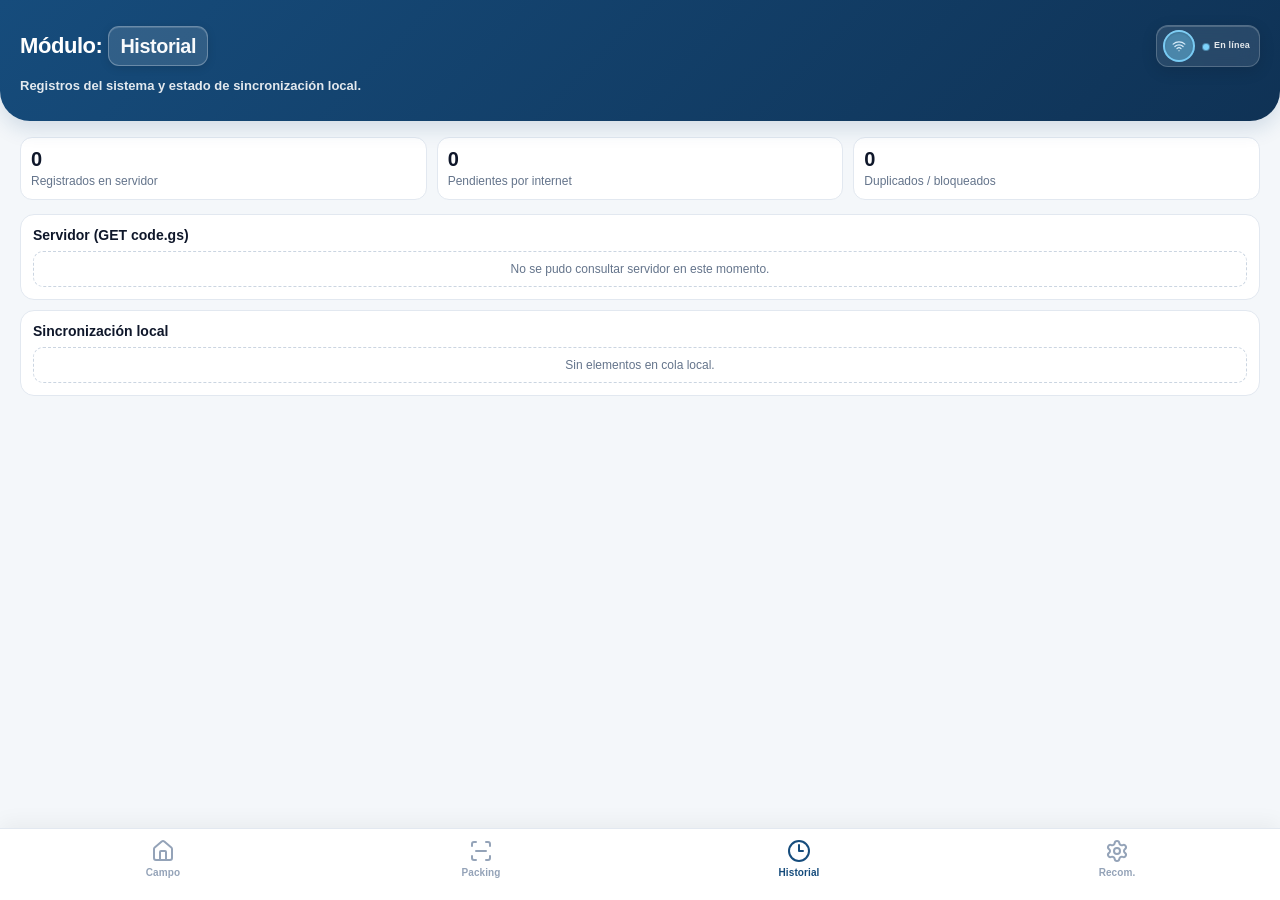
==== commit 7908e0e9: "instalar app" ====
--- a/historial/index.html
+++ b/historial/index.html
@@ -11,8 +11,8 @@
     <meta name="apple-mobile-web-app-status-bar-style" content="black-translucent">
     <meta name="format-detection" content="telephone=no, date=no, email=no, address=no">
     <title>Historial</title>
-    <link rel="icon" href="../appagv.png" type="image/png">
-    <link rel="apple-touch-icon" href="../appagv.png">
+    <link rel="icon" href="../appagv2026.png" type="image/png">
+    <link rel="apple-touch-icon" href="../appagv2026.png">
     <link rel="manifest" href="../manifest.json">
     <link rel="stylesheet" href="../styles.css">
 </head>
@@ -76,7 +76,7 @@
         </a>
         <a class="nav-btn nav-link" id="nav-recomendaciones" data-nav-index="3" href="../recomendaciones/" aria-label="Recomendaciones">
             <i data-lucide="settings"></i>
-            <span>Recomendaciones</span>
+            <span>Recom.</span>
         </a>
     </nav>
 
--- a/styles.css
+++ b/styles.css
@@ -7,6 +7,9 @@
             --text: #1E293B;
             --success: #22C55E;
             --border: #E2E8F0;
+            /* Mínimo 12px: Android/Chrome suele dar safe-area 0 aunque haya barra de gestos */
+            --nav-safe-bottom: max(12px, env(safe-area-inset-bottom, 0px));
+            --nav-bar-total: calc(56px + var(--nav-safe-bottom));
         }
 
         * { margin: 0; padding: 0; box-sizing: border-box; font-family: 'Segoe UI', Roboto, sans-serif; }
@@ -14,7 +17,7 @@
         body {
             background-color: var(--bg);
             color: var(--text);
-            padding-bottom: 56px;
+            padding-bottom: var(--nav-bar-total);
             overscroll-behavior-y: none;
         }
 
@@ -2680,12 +2683,20 @@
         }
 
         /* Nav & Fab */
-        nav {
-            position: fixed; bottom: 0; width: 100%;
-            background: var(--white); display: flex;
-            justify-content: space-around; padding: 12px 0 14px;
+        nav,
+        #main-bottom-nav {
+            position: fixed;
+            bottom: 0;
+            left: 0;
+            width: 100%;
+            max-width: 100%;
+            background: var(--white);
+            display: flex;
+            justify-content: space-around;
+            padding: 10px 4px calc(10px + var(--nav-safe-bottom));
             box-shadow: 0 -5px 20px rgba(0,0,0,0.05);
             border-top: 1px solid var(--border);
+            z-index: 900;
         }
 
         .nav-btn { color: #94A3B8; font-size: 26px; cursor: pointer; }
@@ -2704,10 +2715,15 @@
             height: 24px;
         }
         .nav-link span {
-            font-size: 11px;
+            font-size: 10px;
             font-weight: 700;
-            line-height: 1;
-            letter-spacing: 0.02em;
+            line-height: 1.1;
+            letter-spacing: 0.01em;
+            text-align: center;
+            max-width: 72px;
+            overflow: hidden;
+            text-overflow: ellipsis;
+            white-space: nowrap;
         }
 
         .fab-icon-svg {
@@ -2723,7 +2739,7 @@
 
         .fab-menu {
             position: fixed;
-            bottom: 82px;
+            bottom: calc(var(--nav-bar-total) + 26px);
             right: 20px !important;
             display: flex;
             flex-direction: column;
@@ -2947,7 +2963,7 @@
 
         /* Historial / Recomendaciones: mismo header que Campo y Packing */
         body.modulo-aux-page {
-            padding-bottom: 56px;
+            padding-bottom: var(--nav-bar-total);
         }
 
         .modulo-header-desc {
@@ -3229,7 +3245,7 @@
         }
 
         body.packing-page {
-            padding-bottom: 78px;
+            padding-bottom: calc(var(--nav-bar-total) + 22px);
         }
 
         #packing-main.container {
@@ -4308,15 +4324,6 @@
             }
         }
 
-        @media (display-mode: standalone) {
-            body {
-                padding-bottom: calc(56px + env(safe-area-inset-bottom, 0px));
-            }
-
-            #main-bottom-nav {
-                padding-bottom: env(safe-area-inset-bottom, 0px);
-            }
-        }
 
         /* Nube de aviso: llenado Campo completo para la fecha */
         .campo-nube-aviso {
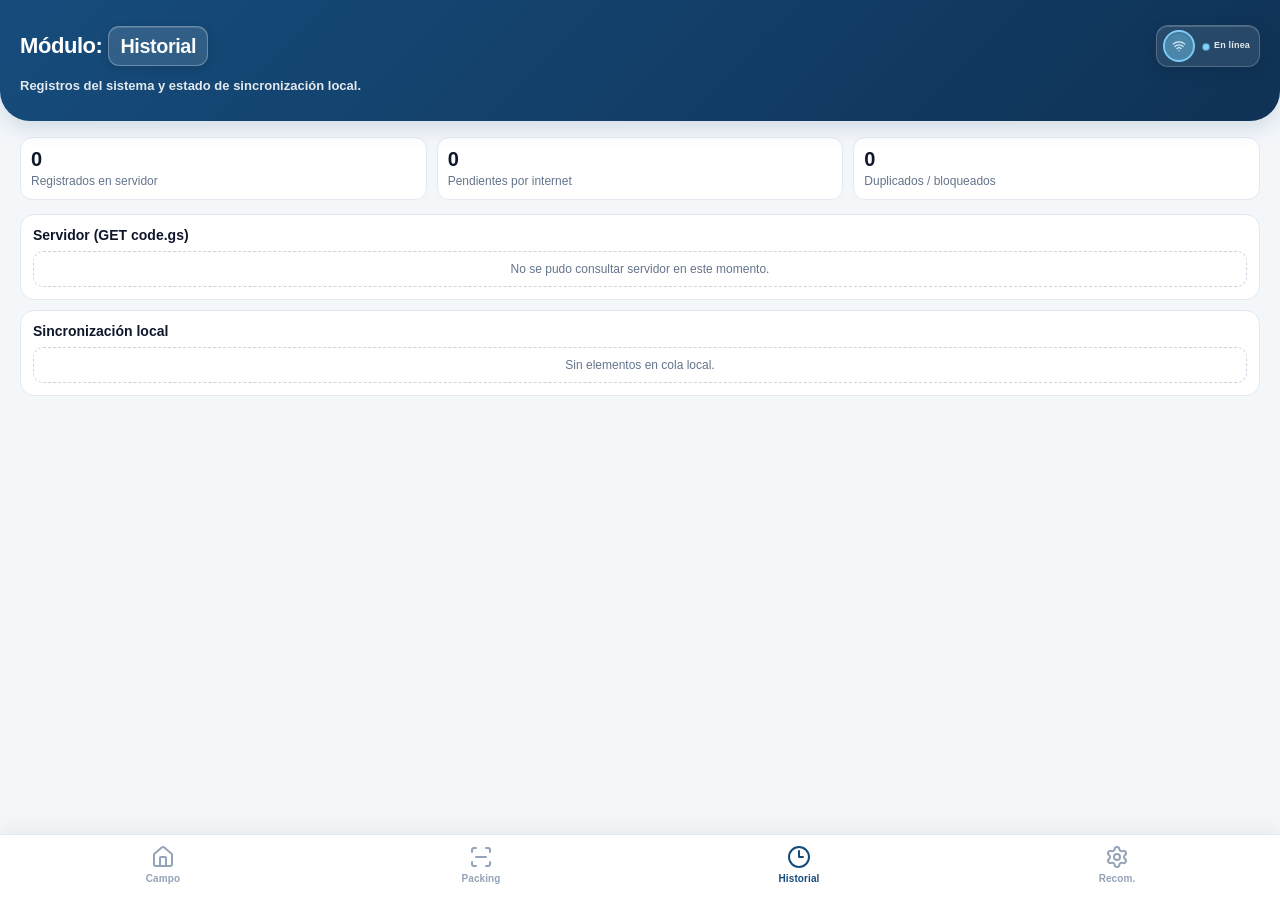
==== commit 139099d6: "instalar app 2.0" ====
--- a/historial/index.html
+++ b/historial/index.html
@@ -11,8 +11,8 @@
     <meta name="apple-mobile-web-app-status-bar-style" content="black-translucent">
     <meta name="format-detection" content="telephone=no, date=no, email=no, address=no">
     <title>Historial</title>
-    <link rel="icon" href="../appagv2026.png" type="image/png">
-    <link rel="apple-touch-icon" href="../appagv2026.png">
+    <link rel="icon" href="../agv2026.png" type="image/png">
+    <link rel="apple-touch-icon" href="../agv2026.png">
     <link rel="manifest" href="../manifest.json">
     <link rel="stylesheet" href="../styles.css">
 </head>
--- a/styles.css
+++ b/styles.css
@@ -7,8 +7,8 @@
             --text: #1E293B;
             --success: #22C55E;
             --border: #E2E8F0;
-            /* Mínimo 12px: Android/Chrome suele dar safe-area 0 aunque haya barra de gestos */
-            --nav-safe-bottom: max(12px, env(safe-area-inset-bottom, 0px));
+            /* Mínimo 6px: separación suave sobre barra de gestos (Android suele dar safe-area 0) */
+            --nav-safe-bottom: max(6px, env(safe-area-inset-bottom, 0px));
             --nav-bar-total: calc(56px + var(--nav-safe-bottom));
         }
 
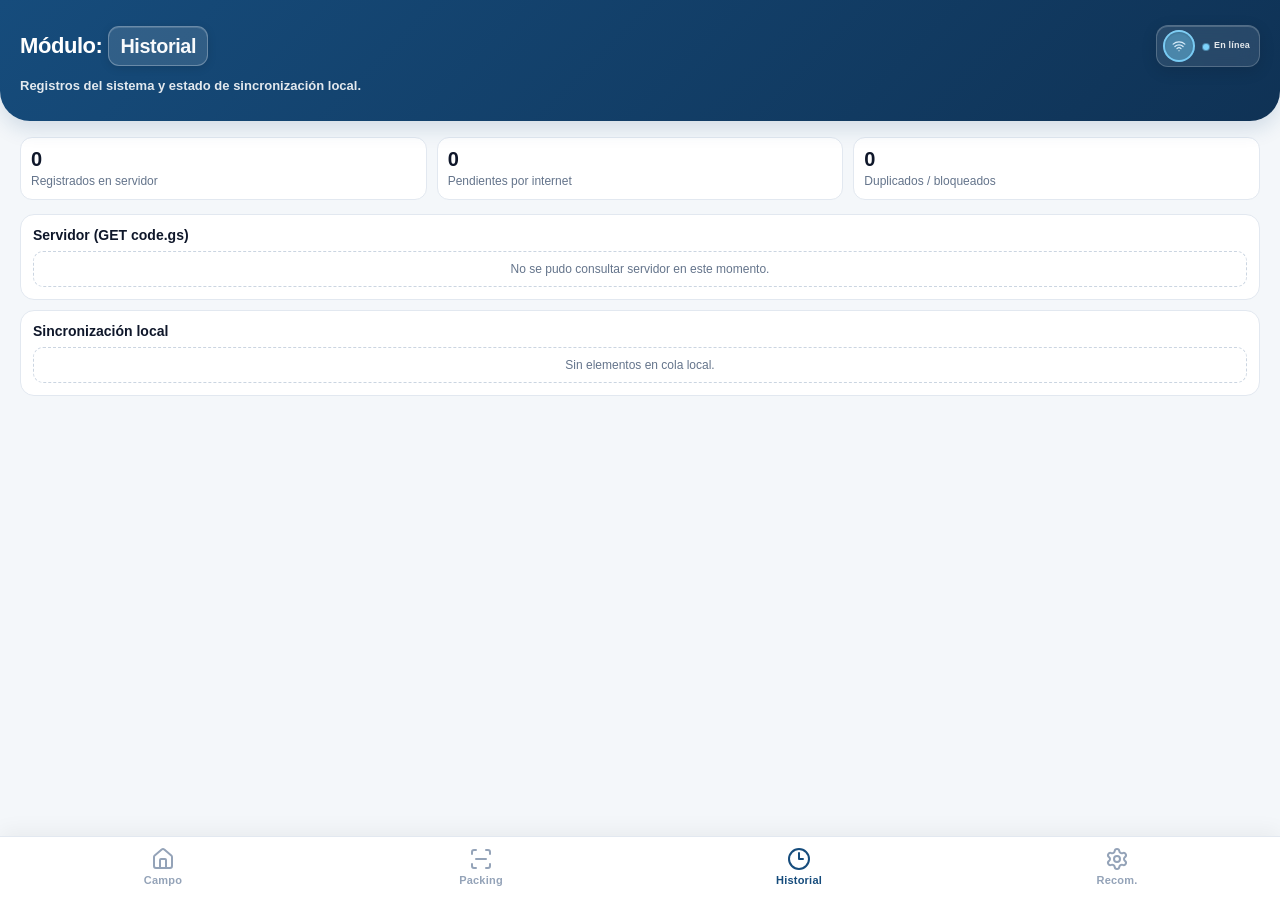
==== commit d0f9451c: "instalar app 3.0" ====
--- a/historial/index.html
+++ b/historial/index.html
@@ -11,8 +11,8 @@
     <meta name="apple-mobile-web-app-status-bar-style" content="black-translucent">
     <meta name="format-detection" content="telephone=no, date=no, email=no, address=no">
     <title>Historial</title>
-    <link rel="icon" href="../agv2026.png" type="image/png">
-    <link rel="apple-touch-icon" href="../agv2026.png">
+    <link rel="icon" href="../QA2026.png" type="image/png">
+    <link rel="apple-touch-icon" href="../QA2026.png">
     <link rel="manifest" href="../manifest.json">
     <link rel="stylesheet" href="../styles.css">
 </head>
--- a/styles.css
+++ b/styles.css
@@ -1,4 +1,4 @@
-:root {
+﻿:root {
             --primary: rgb(22, 76, 124);
             --primary-dark: rgb(15, 50, 85);
             --accent: #FFB800;
@@ -7,8 +7,8 @@
             --text: #1E293B;
             --success: #22C55E;
             --border: #E2E8F0;
-            /* Mínimo 6px: separación suave sobre barra de gestos (Android suele dar safe-area 0) */
-            --nav-safe-bottom: max(6px, env(safe-area-inset-bottom, 0px));
+            /* Mínimo 4px: espacio bajo la barra (no reduce tamaño de letra del menú) */
+            --nav-safe-bottom: max(4px, env(safe-area-inset-bottom, 0px));
             --nav-bar-total: calc(56px + var(--nav-safe-bottom));
         }
 
@@ -2715,15 +2715,10 @@
             height: 24px;
         }
         .nav-link span {
-            font-size: 10px;
+            font-size: 11px;
             font-weight: 700;
-            line-height: 1.1;
-            letter-spacing: 0.01em;
-            text-align: center;
-            max-width: 72px;
-            overflow: hidden;
-            text-overflow: ellipsis;
-            white-space: nowrap;
+            line-height: 1;
+            letter-spacing: 0.02em;
         }
 
         .fab-icon-svg {
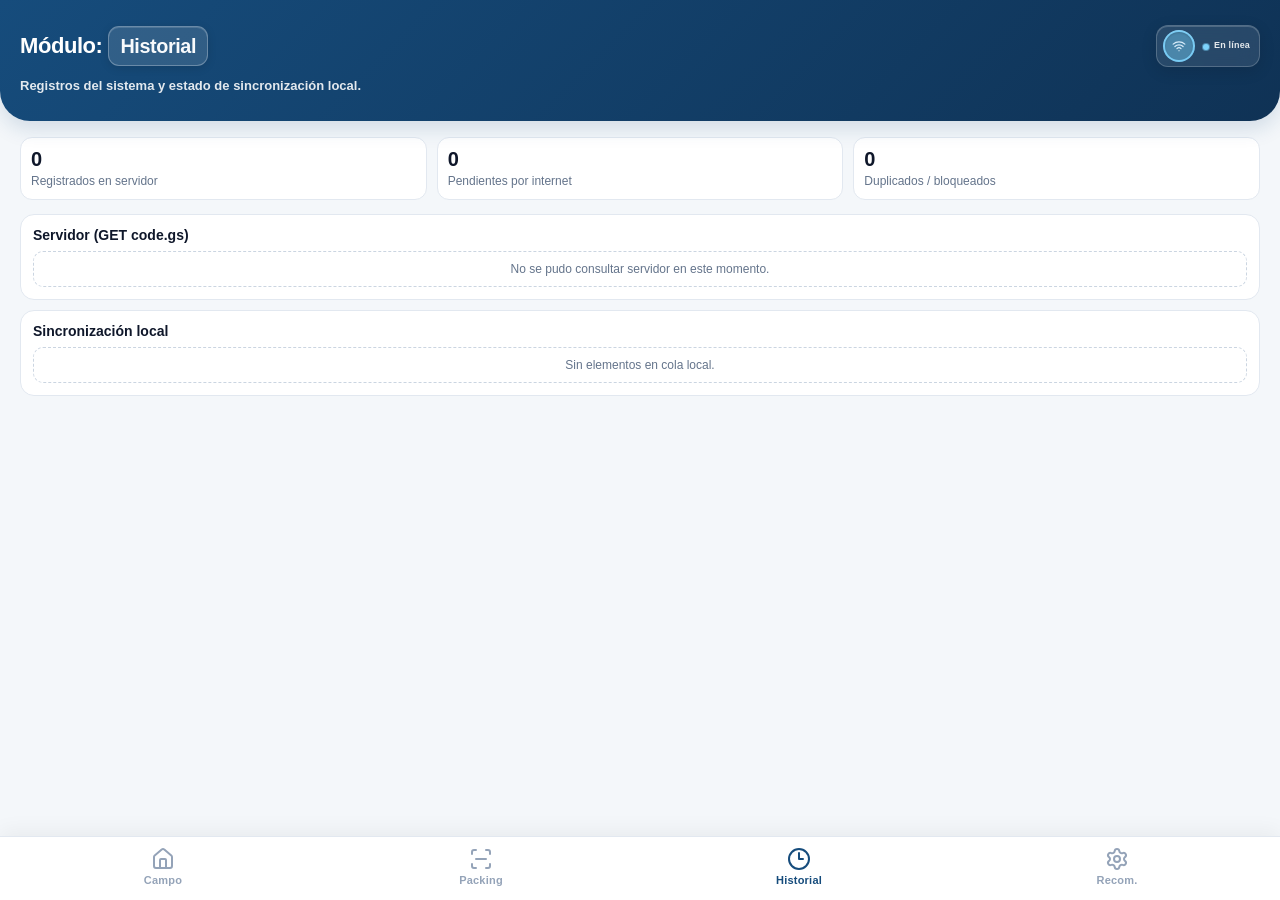
==== commit ff4fae73: "instalar app 6.0" ====
--- a/historial/index.html
+++ b/historial/index.html
@@ -11,8 +11,8 @@
     <meta name="apple-mobile-web-app-status-bar-style" content="black-translucent">
     <meta name="format-detection" content="telephone=no, date=no, email=no, address=no">
     <title>Historial</title>
-    <link rel="icon" href="../QA2026.png" type="image/png">
-    <link rel="apple-touch-icon" href="../QA2026.png">
+    <link rel="icon" href="../QA2026-2.0.png" type="image/png">
+    <link rel="apple-touch-icon" href="../QA2026-2.0.png">
     <link rel="manifest" href="../manifest.json">
     <link rel="stylesheet" href="../styles.css">
 </head>
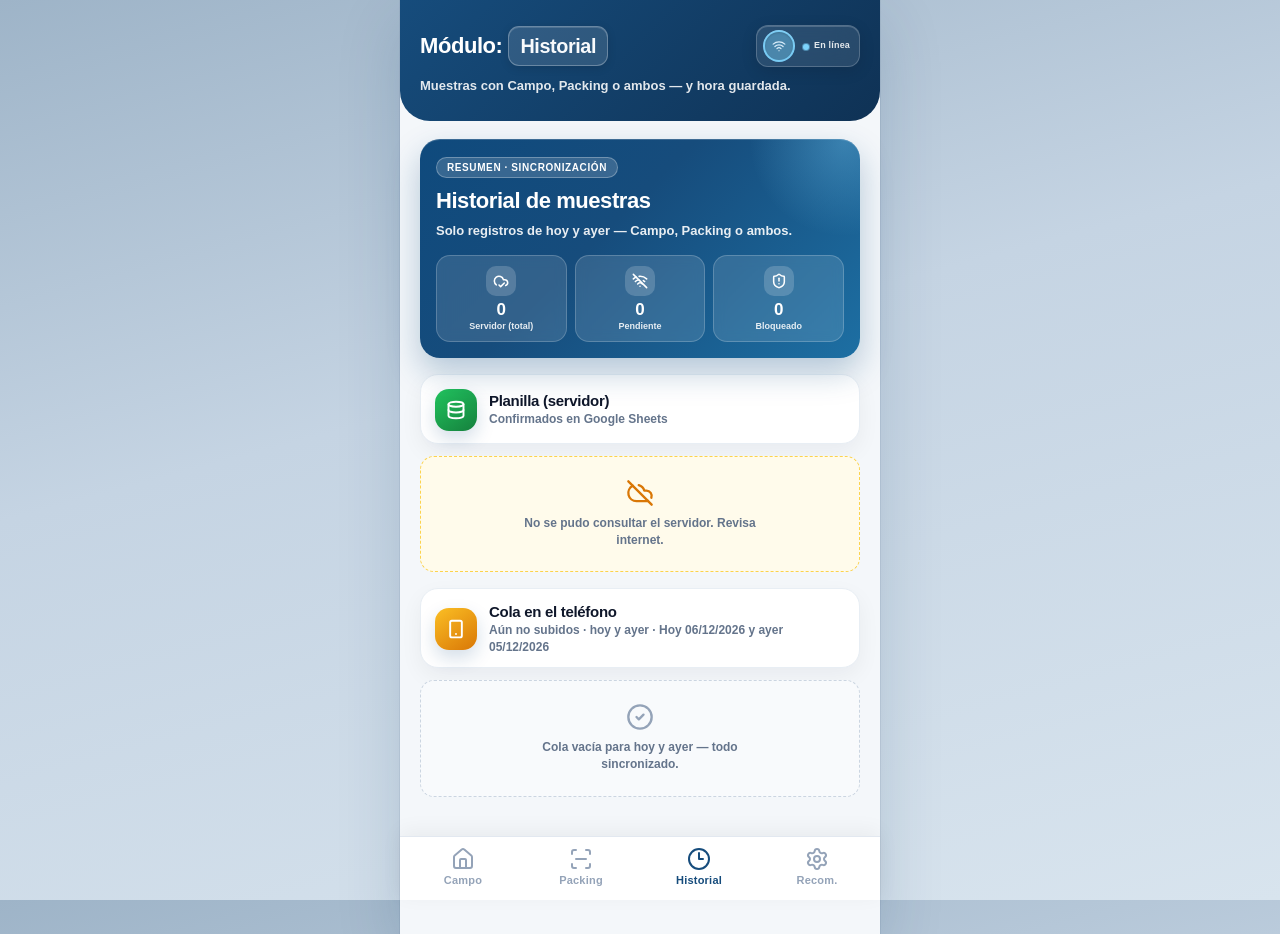
==== commit b5f8349c: "Packing 2.0" ====
--- a/historial/index.html
+++ b/historial/index.html
@@ -38,26 +38,77 @@
                 </div>
             </div>
         </div>
-        <p class="modulo-header-desc">Registros del sistema y estado de sincronización local.</p>
+        <p class="modulo-header-desc">Muestras con Campo, Packing o ambos — y hora guardada.</p>
     </header>
 
-    <div class="container modulo-aux-wrap">
-        <section class="hist-kpi">
-            <article class="hist-kpi-card"><b id="kpi-servidor">0</b><span>Registrados en servidor</span></article>
-            <article class="hist-kpi-card"><b id="kpi-pendientes">0</b><span>Pendientes por internet</span></article>
-            <article class="hist-kpi-card"><b id="kpi-bloqueados">0</b><span>Duplicados / bloqueados</span></article>
+    <div class="container modulo-aux-wrap hist-page">
+        <section class="hist-hero" aria-labelledby="hist-hero-title">
+            <span class="hist-hero-badge">Resumen · sincronización</span>
+            <h1 class="hist-hero-title" id="hist-hero-title">Historial de muestras</h1>
+            <p class="hist-hero-lead">Solo registros de hoy y ayer — Campo, Packing o ambos.</p>
+            <div class="hist-stats" aria-label="Indicadores">
+                <article class="hist-stat hist-stat--server">
+                    <span class="hist-stat-icon" aria-hidden="true"><i data-lucide="cloud-check"></i></span>
+                    <div class="hist-stat-body">
+                        <b id="kpi-servidor">0</b>
+                        <span id="kpi-servidor-label">Servidor (total)</span>
+                    </div>
+                </article>
+                <article class="hist-stat hist-stat--pend">
+                    <span class="hist-stat-icon" aria-hidden="true"><i data-lucide="wifi-off"></i></span>
+                    <div class="hist-stat-body">
+                        <b id="kpi-pendientes">0</b>
+                        <span>Pendiente</span>
+                    </div>
+                </article>
+                <article class="hist-stat hist-stat--block">
+                    <span class="hist-stat-icon" aria-hidden="true"><i data-lucide="shield-alert"></i></span>
+                    <div class="hist-stat-body">
+                        <b id="kpi-bloqueados">0</b>
+                        <span>Bloqueado</span>
+                    </div>
+                </article>
+            </div>
         </section>
 
-        <section class="hist-section">
-            <h3 class="hist-title">Servidor (GET code.gs)</h3>
+        <section class="hist-block" aria-labelledby="hist-server-title">
+            <div class="hist-block-head">
+                <span class="hist-block-icon hist-block-icon--server" aria-hidden="true"><i data-lucide="database"></i></span>
+                <div class="hist-block-titles">
+                    <h2 class="hist-block-title" id="hist-server-title">Planilla (servidor)</h2>
+                    <p class="hist-block-desc" id="hist-server-desc">Confirmados en Google Sheets</p>
+                </div>
+            </div>
             <div id="server-list" class="hist-list"></div>
-            <nav id="server-pagination" class="hist-pagination" aria-label="Paginación servidor" hidden></nav>
+            <nav id="server-pagination" class="hist-pagination" aria-label="Paginación servidor" hidden>
+                <button type="button" class="hist-page-btn" data-hist-page-dir="prev" disabled aria-label="Atrás">
+                    <i data-lucide="chevron-left" aria-hidden="true"></i><span>Atrás</span>
+                </button>
+                <span class="hist-page-count">1 / 1</span>
+                <button type="button" class="hist-page-btn" data-hist-page-dir="next" disabled aria-label="Avanzar">
+                    <span>Avanzar</span><i data-lucide="chevron-right" aria-hidden="true"></i>
+                </button>
+            </nav>
         </section>
 
-        <section class="hist-section">
-            <h3 class="hist-title">Sincronización local</h3>
+        <section class="hist-block" aria-labelledby="hist-local-title">
+            <div class="hist-block-head">
+                <span class="hist-block-icon hist-block-icon--local" aria-hidden="true"><i data-lucide="smartphone"></i></span>
+                <div class="hist-block-titles">
+                    <h2 class="hist-block-title" id="hist-local-title">Cola en el teléfono</h2>
+                    <p class="hist-block-desc" id="hist-local-desc">Aún no subidos — esperan internet</p>
+                </div>
+            </div>
             <div id="local-list" class="hist-list"></div>
-            <nav id="local-pagination" class="hist-pagination" aria-label="Paginación sincronización local" hidden></nav>
+            <nav id="local-pagination" class="hist-pagination" aria-label="Paginación cola local" hidden>
+                <button type="button" class="hist-page-btn" data-hist-page-dir="prev" disabled aria-label="Atrás">
+                    <i data-lucide="chevron-left" aria-hidden="true"></i><span>Atrás</span>
+                </button>
+                <span class="hist-page-count">1 / 1</span>
+                <button type="button" class="hist-page-btn" data-hist-page-dir="next" disabled aria-label="Avanzar">
+                    <span>Avanzar</span><i data-lucide="chevron-right" aria-hidden="true"></i>
+                </button>
+            </nav>
         </section>
     </div>
 
@@ -91,12 +142,62 @@
         const API_URL = 'https://script.google.com/macros/s/AKfycbwdC1lwuGNT01xfLE_0jI31oXU13rBinYPKwlVfkZwqmIJGqSRuvPnq4-A9b6tHZThN/exec';
         const SYNC_QUEUE_KEY = 'tiempos-sync-queue-v1';
         const SYNC_HISTORY_KEY = 'tiempos-sync-history-v1';
-        const HIST_PER_PAGE = 10;
+        const HIST_PER_PAGE = 8;
+        const HIST_TEXTO_SERVIDOR = 'Confirmados en Google Sheets · hoy y ayer';
+        const HIST_TEXTO_LOCAL = 'Aún no subidos · hoy y ayer';
 
         let histServerRows = [];
         let histLocalRows = [];
         let histServerPage = 0;
         let histLocalPage = 0;
+
+        function hoyIsoLocal() {
+            const d = new Date();
+            const y = d.getFullYear();
+            const m = String(d.getMonth() + 1).padStart(2, '0');
+            const day = String(d.getDate()).padStart(2, '0');
+            return y + '-' + m + '-' + day;
+        }
+
+        function ayerIsoLocal() {
+            const d = new Date();
+            d.setDate(d.getDate() - 1);
+            const y = d.getFullYear();
+            const m = String(d.getMonth() + 1).padStart(2, '0');
+            const day = String(d.getDate()).padStart(2, '0');
+            return y + '-' + m + '-' + day;
+        }
+
+        function normalizarFechaHist(val) {
+            const s = String(val || '').trim();
+            if (!s) return '';
+            const iso = s.match(/^(\d{4})-(\d{2})-(\d{2})$/);
+            if (iso) return iso[0];
+            const slash = s.match(/^(\d{1,2})\/(\d{1,2})\/(\d{4})$/);
+            if (slash) {
+                return slash[3] + '-' + String(slash[2]).padStart(2, '0') + '-' + String(slash[1]).padStart(2, '0');
+            }
+            const dash = s.match(/^(\d{1,2})-(\d{1,2})-(\d{4})$/);
+            if (dash) {
+                return dash[3] + '-' + String(dash[2]).padStart(2, '0') + '-' + String(dash[1]).padStart(2, '0');
+            }
+            return s;
+        }
+
+        function fechasHistorialPermitidas() {
+            const hoy = hoyIsoLocal();
+            const ayer = ayerIsoLocal();
+            return { hoy: hoy, ayer: ayer, set: new Set([hoy, ayer]) };
+        }
+
+        function esFechaHistorialVisible(fecha) {
+            return fechasHistorialPermitidas().set.has(normalizarFechaHist(fecha));
+        }
+
+        function rangoHistorialEtiqueta() {
+            const f = fechasHistorialPermitidas();
+            return 'Hoy ' + formatFechaHist(f.hoy) + ' y ayer ' + formatFechaHist(f.ayer);
+        }
 
         function actualizarHeaderHistorial() {
             const card = document.getElementById('hist-header-status');
@@ -169,9 +270,9 @@
 
         function pillForEstado(e) {
             const x = String(e || '').toLowerCase();
-            if (x === 'subido') return '<span class="hist-pill hist-pill-ok">subido</span>';
-            if (x === 'pendiente') return '<span class="hist-pill hist-pill-pend">pendiente</span>';
-            return '<span class="hist-pill hist-pill-stop">' + (x || 'otro') + '</span>';
+            if (x === 'subido') return '<span class="hist-pill hist-pill-ok"><i data-lucide="check-circle-2" aria-hidden="true"></i>Subido</span>';
+            if (x === 'pendiente') return '<span class="hist-pill hist-pill-pend"><i data-lucide="cloud-upload" aria-hidden="true"></i>Pendiente</span>';
+            return '<span class="hist-pill hist-pill-stop"><i data-lucide="alert-circle" aria-hidden="true"></i>' + escHistText(x || 'otro') + '</span>';
         }
 
         function escHistText(s) {
@@ -182,12 +283,120 @@
                 .replace(/"/g, '&quot;');
         }
 
-        function histRowMainHtml(numGlobal, linea1, numMuestra) {
+        function formatHoraHist(val) {
+            if (val === null || val === undefined || val === '') return '';
+            if (typeof val === 'number' && val > 0) {
+                const d = new Date(val);
+                if (!isNaN(d.getTime())) {
+                    return d.toLocaleTimeString('es-PE', { hour: '2-digit', minute: '2-digit', hour12: false });
+                }
+            }
+            const s = String(val).trim();
+            const m = s.match(/^(\d{1,2}):(\d{2})/);
+            if (m) return (m[1].length < 2 ? '0' + m[1] : m[1]) + ':' + m[2];
+            return s;
+        }
+
+        function formatFechaHist(iso) {
+            const s = String(iso || '').trim();
+            const m = s.match(/^(\d{4})-(\d{2})-(\d{2})$/);
+            if (m) return m[3] + '/' + m[2] + '/' + m[1];
+            return s || '--';
+        }
+
+        function numeroEnsayoDesdeTexto(txt) {
+            const m = String(txt || '').trim().match(/\d+/);
+            return m ? m[0] : '';
+        }
+
+        function etiquetaMuestra(ensayoNumero, ensayoNombre) {
+            const n = String(ensayoNumero || '').trim() || numeroEnsayoDesdeTexto(ensayoNombre);
+            if (n) return 'Muestra ' + n;
+            const nom = String(ensayoNombre || '').trim();
+            if (nom) return nom;
+            return 'Muestra';
+        }
+
+        function tipoDatoDesdeFlags(tieneCampo, tienePacking, tipoServidor) {
+            const t = String(tipoServidor || '').toLowerCase();
+            if (t === 'ambos' || t === 'campo' || t === 'packing') return t;
+            const c = !!tieneCampo;
+            const p = !!tienePacking;
+            if (c && p) return 'ambos';
+            if (p) return 'packing';
+            return 'campo';
+        }
+
+        function badgeTipoDato(tipo) {
+            const t = String(tipo || 'campo').toLowerCase();
+            if (t === 'ambos') {
+                return '<span class="hist-tipo hist-tipo--ambos" title="Campo y Packing">'
+                    + '<span class="hist-tipo-icon" aria-hidden="true"><i data-lucide="waypoints"></i></span>'
+                    + '<span class="hist-tipo-name">Campo + Packing</span></span>';
+            }
+            if (t === 'packing') {
+                return '<span class="hist-tipo hist-tipo--packing" title="Solo Packing">'
+                    + '<span class="hist-tipo-icon" aria-hidden="true"><i data-lucide="package-check"></i></span>'
+                    + '<span class="hist-tipo-name">Packing</span></span>';
+            }
+            return '<span class="hist-tipo hist-tipo--campo" title="Solo Campo">'
+                + '<span class="hist-tipo-icon" aria-hidden="true"><i data-lucide="sprout"></i></span>'
+                + '<span class="hist-tipo-name">Campo</span></span>';
+        }
+
+        function iconoTipoDato(tipo) {
+            const t = String(tipo || 'campo').toLowerCase();
+            if (t === 'ambos') return 'waypoints';
+            if (t === 'packing') return 'package';
+            return 'sprout';
+        }
+
+        function claseIconoTipo(tipo) {
+            const t = String(tipo || 'campo').toLowerCase();
+            if (t === 'ambos') return 'hist-card-icon--teal';
+            if (t === 'packing') return 'hist-card-icon--indigo';
+            return 'hist-card-icon--blue';
+        }
+
+        function histCardHtml(r, opts) {
+            const label = etiquetaMuestra(r.ensayo_numero, r.ensayo_nombre || r.ensayo);
+            const horaTxt = formatHoraHist(r.hora_registro || r.hora_guardada);
+            const extra = opts && opts.extra ? String(opts.extra) : '';
+            const estadoHtml = opts && opts.estadoHtml ? opts.estadoHtml : '';
             return ''
-                + '<div class="hist-row-main">'
-                + '<span class="hist-row-kicker">' + escHistText(linea1) + '</span>'
-                + '<span class="hist-row-muestra">N° muestra: <b>' + escHistText(numMuestra || '--') + '</b></span>'
-                + '</div>';
+                + '<article class="hist-card hist-card--' + escHistText(String(r.tipo_dato || 'campo').toLowerCase()) + '">'
+                + '<header class="hist-card-header">'
+                + '<div class="hist-card-icon ' + claseIconoTipo(r.tipo_dato) + '" aria-hidden="true">'
+                + '<i data-lucide="' + iconoTipoDato(r.tipo_dato) + '"></i>'
+                + '</div>'
+                + '<div class="hist-card-main">'
+                + '<div class="hist-card-topline">'
+                + '<h3 class="hist-card-title">' + escHistText(label) + '</h3>'
+                + '<div class="hist-card-numchip">'
+                + '<span class="hist-card-numchip-label">N°</span>'
+                + '<strong class="hist-card-numchip-value">' + escHistText(r.num_muestra || '--') + '</strong>'
+                + '</div>'
+                + badgeTipoDato(r.tipo_dato)
+                + '</div>'
+                + '</div>'
+                + '</header>'
+                + '<div class="hist-card-meta">'
+                + '<div class="hist-meta-item"><i data-lucide="calendar-days" aria-hidden="true"></i>'
+                + '<span>' + escHistText(formatFechaHist(r.fecha)) + '</span></div>'
+                + '<div class="hist-meta-item hist-meta-item--time"><i data-lucide="timer" aria-hidden="true"></i>'
+                + '<span>' + escHistText(horaTxt || 'Sin hora') + '</span></div>'
+                + '</div>'
+                + '<footer class="hist-card-footer">'
+                + (extra ? '<span class="hist-card-note">' + escHistText(extra) + '</span>' : '<span class="hist-card-note"></span>')
+                + (estadoHtml ? '<div class="hist-card-status">' + estadoHtml + '</div>' : '')
+                + '</footer>'
+                + '</article>';
+        }
+
+        function refrescarIconosHistorial() {
+            if (window.lucide && typeof window.lucide.createIcons === 'function') {
+                window.lucide.createIcons();
+            }
         }
 
         function totalPaginasHistorial(total) {
@@ -199,33 +408,112 @@
             return Math.min(Math.max(0, page), maxPage);
         }
 
-        function renderPaginacionHistorial(navId, page, totalItems, onPageChange) {
+        function scrollAlInicioListaHistorial(listId) {
+            const list = document.getElementById(listId);
+            if (!list) return;
+            const block = list.closest('.hist-block');
+            if (block && typeof block.scrollIntoView === 'function') {
+                block.scrollIntoView({ behavior: 'smooth', block: 'start' });
+            }
+        }
+
+        function actualizarDescBloqueHistorial(descId, total, page, textoBase) {
+            const el = document.getElementById(descId);
+            if (!el) return;
+            if (!total) {
+                el.textContent = textoBase + ' · ' + rangoHistorialEtiqueta();
+                return;
+            }
+            if (total <= HIST_PER_PAGE) {
+                el.textContent = total + (total === 1 ? ' registro' : ' registros') + ' · ' + textoBase;
+                return;
+            }
+            const inicio = page * HIST_PER_PAGE + 1;
+            const fin = Math.min(total, (page + 1) * HIST_PER_PAGE);
+            const totalPages = totalPaginasHistorial(total);
+            el.textContent = total + ' registros · viendo ' + inicio + '–' + fin
+                + ' (pág. ' + (page + 1) + '/' + totalPages + ') · ' + textoBase;
+        }
+
+        function fechaHistMs(fecha, hora) {
+            const s = String(fecha || '').trim();
+            if (!s) return 0;
+            let y = 0;
+            let mo = 0;
+            let d = 0;
+            let iso = s.match(/^(\d{4})-(\d{2})-(\d{2})$/);
+            if (iso) {
+                y = Number(iso[1]);
+                mo = Number(iso[2]) - 1;
+                d = Number(iso[3]);
+            } else {
+                let slash = s.match(/^(\d{1,2})\/(\d{1,2})\/(\d{4})$/);
+                if (slash) {
+                    d = Number(slash[1]);
+                    mo = Number(slash[2]) - 1;
+                    y = Number(slash[3]);
+                } else {
+                    let dash = s.match(/^(\d{1,2})-(\d{1,2})-(\d{4})$/);
+                    if (dash) {
+                        d = Number(dash[1]);
+                        mo = Number(dash[2]) - 1;
+                        y = Number(dash[3]);
+                    }
+                }
+            }
+            if (!y) return 0;
+            const dt = new Date(y, mo, d);
+            const hm = String(hora || '').trim().match(/^(\d{1,2}):(\d{2})/);
+            if (hm) dt.setHours(Number(hm[1]), Number(hm[2]), 0, 0);
+            return dt.getTime();
+        }
+
+        function scrollAlPaginacionHistorial(navId) {
+            const nav = document.getElementById(navId);
+            if (nav && typeof nav.scrollIntoView === 'function') {
+                nav.scrollIntoView({ behavior: 'smooth', block: 'nearest' });
+            }
+        }
+
+        function actualizarPaginacionHistorial(navId, page, totalItems, onPageChange) {
             const nav = document.getElementById(navId);
             if (!nav) return;
+            const prevBtn = nav.querySelector('[data-hist-page-dir="prev"]');
+            const nextBtn = nav.querySelector('[data-hist-page-dir="next"]');
+            const countEl = nav.querySelector('.hist-page-count');
+
+            if (!totalItems) {
+                nav.hidden = true;
+                return;
+            }
+
             const totalPages = totalPaginasHistorial(totalItems);
-            if (totalItems <= HIST_PER_PAGE) {
+            if (totalPages <= 1) {
                 nav.hidden = true;
-                nav.innerHTML = '';
                 return;
             }
+
+            nav.hidden = false;
             const safePage = acotarPaginaHistorial(page, totalItems);
-            const inicio = safePage * HIST_PER_PAGE + 1;
-            const fin = Math.min(totalItems, (safePage + 1) * HIST_PER_PAGE);
-            nav.hidden = false;
-            nav.innerHTML = ''
-                + '<button type="button" class="hist-page-btn" data-hist-page-dir="prev"'
-                + (safePage <= 0 ? ' disabled' : '') + '>Anterior</button>'
-                + '<span class="hist-page-info">' + inicio + '–' + fin + ' de ' + totalItems
-                + ' · Pág. ' + (safePage + 1) + '/' + totalPages + '</span>'
-                + '<button type="button" class="hist-page-btn" data-hist-page-dir="next"'
-                + (safePage >= totalPages - 1 ? ' disabled' : '') + '>Siguiente</button>';
+
+            if (countEl) countEl.textContent = (safePage + 1) + ' / ' + totalPages;
+            if (prevBtn) prevBtn.disabled = safePage <= 0;
+            if (nextBtn) nextBtn.disabled = safePage >= totalPages - 1;
+
             nav.querySelectorAll('[data-hist-page-dir]').forEach((btn) => {
                 btn.onclick = () => {
                     const dir = btn.getAttribute('data-hist-page-dir');
-                    if (dir === 'prev' && safePage > 0) onPageChange(safePage - 1);
-                    if (dir === 'next' && safePage < totalPages - 1) onPageChange(safePage + 1);
+                    if (dir === 'prev' && safePage > 0) {
+                        onPageChange(safePage - 1);
+                        scrollAlPaginacionHistorial(navId);
+                    }
+                    if (dir === 'next' && safePage < totalPages - 1) {
+                        onPageChange(safePage + 1);
+                        scrollAlPaginacionHistorial(navId);
+                    }
                 };
             });
+            refrescarIconosHistorial();
         }
 
         function pintarListaServidor() {
@@ -233,26 +521,24 @@
             if (!box) return;
             histServerPage = acotarPaginaHistorial(histServerPage, histServerRows.length);
             if (!histServerRows.length) {
-                box.innerHTML = '<div class="hist-empty">Sin registros devueltos por GET.</div>';
-                renderPaginacionHistorial('server-pagination', 0, 0, () => {});
+                box.innerHTML = '<div class="hist-empty"><i data-lucide="inbox" aria-hidden="true"></i><span>Sin registros de hoy ni ayer en planilla.</span></div>';
+                refrescarIconosHistorial();
+                actualizarDescBloqueHistorial('hist-server-desc', 0, 0, HIST_TEXTO_SERVIDOR);
+                actualizarPaginacionHistorial('server-pagination', 0, 0, () => {});
                 return;
             }
             const start = histServerPage * HIST_PER_PAGE;
             const pageRows = histServerRows.slice(start, start + HIST_PER_PAGE);
-            box.innerHTML = pageRows.map((r, idx) => {
-                const n = start + idx + 1;
-                const linea1 = '#' + n + ' · Fecha: ' + (r.fecha || '--');
-                return ''
-                    + '<div class="hist-row">'
-                    + '<div class="hist-row-text">'
-                    + histRowMainHtml(n, linea1, r.num_muestra)
-                    + '<div class="hist-row-sub">Total filas: ' + escHistText(r.total)
-                    + ' · Ensayo(s): ' + escHistText(r.ensayos.length ? r.ensayos.join(', ') : '--') + '</div>'
-                    + '</div>'
-                    + '<span class="hist-pill hist-pill-ok">registrado</span>'
-                    + '</div>';
+            box.innerHTML = pageRows.map((r) => {
+                const extra = r.total > 1 ? r.total + ' filas en planilla' : '1 fila en planilla';
+                return histCardHtml(r, {
+                    extra: extra,
+                    estadoHtml: '<span class="hist-pill hist-pill-ok"><i data-lucide="sheet" aria-hidden="true"></i>En planilla</span>'
+                });
             }).join('');
-            renderPaginacionHistorial('server-pagination', histServerPage, histServerRows.length, (p) => {
+            refrescarIconosHistorial();
+            actualizarDescBloqueHistorial('hist-server-desc', histServerRows.length, histServerPage, HIST_TEXTO_SERVIDOR);
+            actualizarPaginacionHistorial('server-pagination', histServerPage, histServerRows.length, (p) => {
                 histServerPage = p;
                 pintarListaServidor();
             });
@@ -263,61 +549,76 @@
             if (!box) return;
             histLocalPage = acotarPaginaHistorial(histLocalPage, histLocalRows.length);
             if (!histLocalRows.length) {
-                box.innerHTML = '<div class="hist-empty">Sin elementos en cola local.</div>';
-                renderPaginacionHistorial('local-pagination', 0, 0, () => {});
+                box.innerHTML = '<div class="hist-empty"><i data-lucide="check-circle-2" aria-hidden="true"></i><span>Cola vacía para hoy y ayer — todo sincronizado.</span></div>';
+                refrescarIconosHistorial();
+                actualizarDescBloqueHistorial('hist-local-desc', 0, 0, HIST_TEXTO_LOCAL);
+                actualizarPaginacionHistorial('local-pagination', 0, 0, () => {});
                 return;
             }
             const start = histLocalPage * HIST_PER_PAGE;
             const pageRows = histLocalRows.slice(start, start + HIST_PER_PAGE);
-            box.innerHTML = pageRows.map((r, idx) => {
-                const n = start + idx + 1;
-                const linea1 = '#' + n + ' · ' + (r.ensayo || 'Ensayo');
-                const sub = (r.fecha || '--') + ' · intentos: ' + r.intentos
-                    + (r.error ? ' · motivo: ' + r.error : '');
-                return ''
-                    + '<div class="hist-row">'
-                    + '<div class="hist-row-text">'
-                    + histRowMainHtml(n, linea1, r.num_muestra)
-                    + '<div class="hist-row-sub">' + escHistText(sub) + '</div>'
-                    + '</div>'
-                    + pillForEstado(r.estado)
-                    + '</div>';
+            box.innerHTML = pageRows.map((r) => {
+                const extra = 'Intentos: ' + r.intentos + (r.error ? ' · ' + r.error : '');
+                return histCardHtml(r, {
+                    extra: extra,
+                    estadoHtml: pillForEstado(r.estado)
+                });
             }).join('');
-            renderPaginacionHistorial('local-pagination', histLocalPage, histLocalRows.length, (p) => {
+            refrescarIconosHistorial();
+            actualizarDescBloqueHistorial('hist-local-desc', histLocalRows.length, histLocalPage, HIST_TEXTO_LOCAL);
+            actualizarPaginacionHistorial('local-pagination', histLocalPage, histLocalRows.length, (p) => {
                 histLocalPage = p;
                 pintarListaLocal();
             });
         }
 
         function renderServer(registrados) {
+            const permitidas = fechasHistorialPermitidas();
             const list = Array.isArray(registrados) ? registrados.slice(0) : [];
             const grouped = {};
-            list.forEach((r) => {
-                const fecha = String(r?.fecha || '').trim();
+            list.forEach((r, idx) => {
+                const fecha = normalizarFechaHist(r?.fecha);
                 const num = String(r?.num_muestra || '').trim();
-                if (!fecha || !num) return;
-                const key = fecha + '||' + num;
+                const clamshell = String(r?.n_clamshell || '').trim();
+                const en = String(r?.ensayo_numero || '').trim();
+                const tieneCampo = !!r?.tiene_campo;
+                const tienePacking = !!r?.tiene_packing;
+                if (!fecha || !en || !permitidas.set.has(fecha)) return;
+                const idMuestra = num || clamshell;
+                if (!idMuestra && !tieneCampo && !tienePacking) return;
+                const key = fecha + '||' + en + '||' + (idMuestra || ('idx-' + idx));
                 if (!grouped[key]) {
                     grouped[key] = {
                         fecha: fecha,
-                        num_muestra: num,
+                        num_muestra: idMuestra || '--',
+                        ensayo_numero: en,
+                        ensayo_nombre: String(r?.ensayo_nombre || '').trim(),
                         total: 0,
-                        ensayos: new Set()
+                        hora_registro: '',
+                        tiene_campo: false,
+                        tiene_packing: false,
+                        tipo_dato: 'campo',
+                        orden_ms: 0
                     };
                 }
-                grouped[key].total += 1;
-                const en = String(r?.ensayo_numero || '').trim();
-                if (en) grouped[key].ensayos.add(en);
+                const g = grouped[key];
+                g.total += 1;
+                if (!g.hora_registro && r?.hora_registro) g.hora_registro = String(r.hora_registro).trim();
+                g.tiene_campo = g.tiene_campo || tieneCampo;
+                g.tiene_packing = g.tiene_packing || tienePacking;
+                g.tipo_dato = tipoDatoDesdeFlags(g.tiene_campo, g.tiene_packing, r?.tipo_dato);
+                g.orden_ms = Math.max(g.orden_ms, fechaHistMs(fecha, g.hora_registro));
             });
-            const view = Object.values(grouped).map((g) => ({
-                fecha: g.fecha,
-                num_muestra: g.num_muestra,
-                total: g.total,
-                ensayos: [...g.ensayos].sort((a, b) => Number(a) - Number(b))
-            })).sort((a, b) => {
+            const view = Object.values(grouped).sort((a, b) => {
+                const ta = a.orden_ms || fechaHistMs(a.fecha, a.hora_registro);
+                const tb = b.orden_ms || fechaHistMs(b.fecha, b.hora_registro);
+                if (tb !== ta) return tb - ta;
                 const f = String(b.fecha || '').localeCompare(String(a.fecha || ''));
                 if (f !== 0) return f;
-                return String(a.num_muestra || '').localeCompare(String(b.num_muestra || ''));
+                const na = Number(a.ensayo_numero) || 0;
+                const nb = Number(b.ensayo_numero) || 0;
+                if (na !== nb) return nb - na;
+                return String(b.num_muestra || '').localeCompare(String(a.num_muestra || ''));
             });
 
             document.getElementById('kpi-servidor').textContent = String(view.length);
@@ -334,24 +635,36 @@
             const rows = queue.map((q) => {
                 const events = hist.filter((h) => h && h.uid && q && q.uid && h.uid === q.uid);
                 const last = events.length ? events[events.length - 1] : (q && q.uid ? byUid[q.uid] : null);
+                const esPacking = String(q?.modo || q?.payload?.mode || '').toLowerCase() === 'packing';
+                const tipoDato = esPacking ? 'packing' : 'campo';
+                const ts = Number(last?.ts || q?.actualizado_en || q?.creado_en || 0);
+                const horaRows = q?.rows;
+                let horaCampo = '';
+                if (Array.isArray(horaRows) && horaRows.length && horaRows[0].length >= 48) {
+                    horaCampo = String(horaRows[0][47] || '').trim();
+                }
                 return {
                     uid: q?.uid || '',
                     fecha: q?.fecha || '',
                     ensayo: q?.ensayo || '',
+                    ensayo_numero: String(q?.ensayo_numero || '').trim() || numeroEnsayoDesdeTexto(q?.ensayo),
                     num_muestra: q?.num_muestra || '',
+                    tipo_dato: tipoDato,
                     estado: (last?.estado || q?.estado || '').toLowerCase(),
                     error: last?.error || q?.error || '',
                     intentos: Number(last?.intentos || q?.intentos || 0),
-                    ts: Number(last?.ts || q?.actualizado_en || q?.creado_en || 0)
+                    hora_guardada: horaCampo || ts,
+                    ts: ts
                 };
             });
-            const pendientes = rows.filter((r) => r.estado === 'pendiente').length;
-            const bloqueados = rows.filter((r) => r.estado && r.estado !== 'pendiente' && r.estado !== 'subido').length;
+            const rowsRecientes = rows.filter((r) => esFechaHistorialVisible(r.fecha));
+            const pendientes = rowsRecientes.filter((r) => r.estado === 'pendiente').length;
+            const bloqueados = rowsRecientes.filter((r) => r.estado && r.estado !== 'pendiente' && r.estado !== 'subido').length;
             document.getElementById('kpi-pendientes').textContent = String(pendientes);
             document.getElementById('kpi-bloqueados').textContent = String(bloqueados);
             actualizarHeaderHistorial();
 
-            histLocalRows = rows.slice(0).sort((a, b) => (b.ts || 0) - (a.ts || 0));
+            histLocalRows = rowsRecientes.slice(0).sort((a, b) => (b.ts || 0) - (a.ts || 0));
             histLocalPage = 0;
             pintarListaLocal();
         }
@@ -360,11 +673,18 @@
             actualizarHeaderHistorial();
             renderLocal();
             try {
-                const r = await cbJsonp(API_URL, { listado_registrados: '1' });
+                const permitidas = fechasHistorialPermitidas();
+                const r = await cbJsonp(API_URL, {
+                    listado_registrados: '1',
+                    fecha_desde: permitidas.ayer,
+                    fecha_hasta: permitidas.hoy
+                });
                 if (!r || r.ok !== true) throw new Error('Respuesta inválida');
                 renderServer(r.registrados || []);
             } catch (_) {
-                document.getElementById('server-list').innerHTML = '<div class="hist-empty">No se pudo consultar servidor en este momento.</div>';
+                document.getElementById('server-list').innerHTML = '<div class="hist-empty hist-empty--warn"><i data-lucide="cloud-off" aria-hidden="true"></i><span>No se pudo consultar el servidor. Revisa internet.</span></div>';
+                refrescarIconosHistorial();
+                actualizarPaginacionHistorial('server-pagination', 0, 0, () => {});
             }
         }
 
--- a/styles.css
+++ b/styles.css
@@ -26,7 +26,6 @@
             background: linear-gradient(135deg, var(--primary) 0%, var(--primary-dark) 100%);
             padding: max(25px, env(safe-area-inset-top, 0px)) 20px 25px;
             border-radius: 0 0 30px 30px;
-            box-shadow: 0 8px 20px rgba(22, 76, 124, 0.15);
             position: -webkit-sticky;
             position: sticky;
             top: 0;
@@ -515,6 +514,25 @@
             gap: 10px;
         }
 
+        .meta-row-fundo-acopio {
+            display: flex;
+            align-items: stretch;
+            gap: 10px;
+        }
+
+        .meta-row-fundo-acopio > .meta-inp:first-child {
+            flex: 1 1 0;
+            min-width: 0;
+        }
+
+        .meta-inp--acopio {
+            flex: 0 1 7rem;
+            width: 7rem;
+            max-width: 42%;
+            padding: 12px 8px;
+            font-size: 13px;
+        }
+
         .meta-inp {
             width: 100%;
             padding: 12px 14px;
@@ -532,6 +550,17 @@
             background: #fff;
             border-color: var(--primary);
             box-shadow: 0 0 0 3px rgba(22, 76, 124, 0.1);
+        }
+
+        .meta-inp.meta-inp--falta {
+            border-color: rgba(248, 113, 113, 0.75);
+            box-shadow: 0 0 0 3px rgba(254, 202, 202, 0.4);
+            background: #fffafb;
+        }
+
+        .meta-inp.meta-inp--falta:focus {
+            border-color: rgba(248, 113, 113, 0.9);
+            box-shadow: 0 0 0 3px rgba(254, 202, 202, 0.5);
         }
 
         .meta-inp::placeholder { color: #94A3B8; font-weight: 500; }
@@ -783,6 +812,8 @@
             .meta-row-2.meta-row-2--guia-hora { grid-template-columns: 1fr 1fr; }
             .meta-row-3 { grid-template-columns: repeat(3, minmax(0, 1fr)); gap: 8px; }
             .meta-row-3 .meta-inp { padding: 10px 8px; font-size: 14px; }
+            .meta-row-fundo-acopio { gap: 8px; }
+            .meta-inp--acopio { flex: 0 1 6.25rem; width: 6.25rem; max-width: 46%; padding: 10px 6px; font-size: 13px; }
             .meta-progress-wrap { max-width: none; width: 100%; }
             .metric-grid-2 { grid-template-columns: 1fr; }
             #metric-modal-overlay .metric-grid-2,
@@ -943,6 +974,10 @@
             right: 30px;
         }
 
+        #fab-menu-packing .fab-pdf {
+            margin-bottom: 2px;
+        }
+
         .control-equitativo-bar {
             display: flex;
             justify-content: space-between;
@@ -1117,6 +1152,18 @@
 
         .logistica-acopio-field .meta-block-title {
             margin-bottom: 8px;
+        }
+
+        .logistica-formato-ta {
+            width: 100%;
+            min-height: 72px;
+            resize: vertical;
+            line-height: 1.4;
+        }
+
+        .logistica-formato-icon-wrap i,
+        .logistica-formato-icon-wrap svg {
+            color: #365D87;
         }
 
         @media (max-width: 520px) {
@@ -2187,19 +2234,20 @@
         @keyframes slideUp { from { transform: translateY(100%); } to { transform: translateY(0); } }
 
         .time-picker-modal {
-            width: min(420px, 94vw);
+            width: min(520px, calc(100vw - 20px));
+            max-width: 520px;
             background: #ffffff;
             border: 1px solid #d8e3ee;
-            border-radius: 18px;
+            border-radius: 20px;
             box-shadow: 0 20px 42px rgba(15, 50, 85, 0.26);
-            padding: 14px;
+            padding: 18px 20px 20px;
             animation: fp-fade-in 0.16s ease;
             margin: 10px 0;
         }
 
         #time-picker-modal-overlay {
             align-items: center;
-            padding: 14px 12px calc(14px + env(safe-area-inset-bottom));
+            padding: 12px 10px calc(12px + env(safe-area-inset-bottom, 0px));
         }
 
         .time-picker-head {
@@ -2210,7 +2258,7 @@
         }
 
         .time-picker-title {
-            font-size: 13px;
+            font-size: 14px;
             font-weight: 800;
             color: #2a4667;
             letter-spacing: 0.02em;
@@ -2218,7 +2266,7 @@
         }
 
         .time-picker-current {
-            font-size: 19px;
+            font-size: 22px;
             font-weight: 900;
             color: var(--primary);
             letter-spacing: 0.03em;
@@ -2226,64 +2274,81 @@
 
         .time-picker-wheel {
             display: grid;
-            grid-template-columns: 1fr auto 1fr;
-            align-items: center;
-            gap: 10px;
-            margin-bottom: 12px;
+            grid-template-columns: minmax(0, 1fr) auto minmax(0, 1fr);
+            align-items: center;
+            gap: 14px 18px;
+            margin-bottom: 14px;
         }
 
         .time-picker-col {
             display: grid;
-            grid-template-rows: 34px 1fr 34px;
-            gap: 6px;
+            grid-template-rows: 44px 1fr 44px;
+            gap: 8px;
             justify-items: stretch;
+            min-width: 0;
         }
 
         .time-picker-step {
             border: 1px solid #d3dfec;
-            border-radius: 10px;
+            border-radius: 12px;
             background: #f5f9fd;
             color: #2d5688;
+            font-size: 18px;
             font-weight: 800;
             cursor: pointer;
+            min-height: 44px;
         }
 
         .time-picker-value {
             border: 1px solid #c8d7e8;
-            border-radius: 12px;
+            border-radius: 14px;
             background: #ffffff;
             text-align: center;
-            font-size: 38px;
-            line-height: 1.15;
+            font-size: 56px;
+            line-height: 1;
             font-weight: 900;
-            color: #163f69;
-            padding: 6px 0;
-            letter-spacing: 0.04em;
+            color: #0f2f52;
+            padding: 16px 10px;
+            letter-spacing: 0.06em;
+            font-variant-numeric: tabular-nums;
             user-select: none;
+            min-height: 84px;
+            display: flex;
+            align-items: center;
+            justify-content: center;
         }
 
         .time-picker-sep {
-            font-size: 30px;
+            font-size: 40px;
             font-weight: 900;
             color: #1f4f82;
-            padding: 0 3px;
+            padding: 0 4px;
             user-select: none;
+            align-self: center;
         }
 
         .time-picker-actions {
-            display: flex;
-            gap: 8px;
-            justify-content: flex-end;
-            flex-wrap: wrap;
+            display: grid;
+            grid-template-columns: 1fr 1fr;
+            gap: 10px;
+            margin-bottom: 10px;
         }
 
         .time-picker-actions .btn-secondary,
         .time-picker-actions .btn-save {
-            min-height: 42px;
-            padding: 0 14px;
+            min-height: 46px;
+            padding: 0 12px;
             border-radius: 12px;
             font-size: 13px;
             font-weight: 800;
+            width: 100%;
+        }
+
+        #time-picker-apply {
+            grid-column: 1 / -1;
+            width: 100%;
+            min-height: 50px;
+            font-size: 15px;
         }
 
         .form-group { margin-bottom: 15px; }
@@ -2774,10 +2839,348 @@
             pointer-events: auto;
         }
 
+        .fab-menu-duo {
+            display: flex;
+            flex-direction: row;
+            align-items: center;
+            justify-content: flex-end;
+            gap: 8px;
+        }
+
         .fab,
         .fab-mini,
+        .fab-pdf,
         .fab-options {
             pointer-events: auto;
+        }
+
+        .fab-pdf {
+            width: 56px;
+            height: 56px;
+            border-radius: 18px;
+            border: none;
+            background: linear-gradient(180deg, #e11d48 0%, #be123c 100%);
+            color: #fff;
+            display: flex;
+            align-items: center;
+            justify-content: center;
+            cursor: pointer;
+            flex-shrink: 0;
+        }
+
+        .fab-pdf:hover {
+            background: linear-gradient(180deg, #f43f5e 0%, #be123c 100%);
+        }
+
+        /* Modal PDF Campo */
+        .pdf-modal-overlay {
+            align-items: center;
+            padding: 12px 10px calc(12px + env(safe-area-inset-bottom, 0px));
+            z-index: 1100;
+        }
+
+        .pdf-modal-content {
+            max-width: min(960px, 100vw - 16px);
+            width: 100%;
+            max-height: calc(100vh - 24px);
+            border-radius: 16px;
+            padding: 14px 16px 16px;
+            display: flex;
+            flex-direction: column;
+            animation: fp-fade-in 0.18s ease;
+        }
+
+        .pdf-modal-head {
+            display: flex;
+            align-items: center;
+            justify-content: space-between;
+            gap: 12px;
+            margin-bottom: 10px;
+        }
+
+        .pdf-modal-head h2 {
+            margin: 0;
+            font-size: 16px;
+            color: var(--primary);
+        }
+
+        .pdf-modal-close {
+            border: none;
+            background: #eef4f9;
+            color: #2a4667;
+            width: 36px;
+            height: 36px;
+            border-radius: 10px;
+            display: inline-flex;
+            align-items: center;
+            justify-content: center;
+            cursor: pointer;
+        }
+
+        .pdf-preview-zoom-bar {
+            display: flex;
+            align-items: center;
+            gap: 8px;
+            flex-wrap: wrap;
+            margin-bottom: 8px;
+        }
+
+        .pdf-zoom-btn {
+            min-width: 36px;
+            height: 34px;
+            padding: 0 10px;
+            border: 1px solid #cbd5e1;
+            border-radius: 10px;
+            background: #fff;
+            color: var(--primary);
+            font-size: 18px;
+            font-weight: 800;
+            line-height: 1;
+            cursor: pointer;
+        }
+
+        .pdf-zoom-btn--reset {
+            font-size: 12px;
+            font-weight: 700;
+            padding: 0 12px;
+        }
+
+        .pdf-zoom-label {
+            min-width: 3.2rem;
+            text-align: center;
+            font-size: 13px;
+            font-weight: 800;
+            color: #475569;
+        }
+
+        .pdf-zoom-hint {
+            flex: 1 1 100%;
+            font-size: 11px;
+            font-weight: 600;
+            color: #94a3b8;
+        }
+
+        .pdf-preview-stage {
+            flex: 1;
+            min-height: 52vh;
+            max-height: min(62vh, 520px);
+            width: 100%;
+            border: 1px solid #d8e3ee;
+            border-radius: 10px;
+            background: #e8eef4;
+            overflow: auto;
+            -webkit-overflow-scrolling: touch;
+            position: relative;
+            touch-action: pan-x pan-y pinch-zoom;
+        }
+
+        .pdf-preview-scaler {
+            width: 100%;
+            transform-origin: top center;
+            will-change: transform;
+        }
+
+        .pdf-preview-loading {
+            position: absolute;
+            inset: 0;
+            display: none;
+            flex-direction: column;
+            align-items: center;
+            justify-content: center;
+            gap: 12px;
+            font-size: 14px;
+            font-weight: 700;
+            color: #475569;
+            background: #f4f7fa;
+            z-index: 2;
+        }
+
+        .pdf-preview-stage[data-state="loading"] .pdf-preview-loading {
+            display: flex;
+        }
+
+        .pdf-preview-embed {
+            display: none;
+            width: 100%;
+            min-height: 52vh;
+            height: min(62vh, 520px);
+            border: 0;
+            border-radius: 8px;
+            background: #fff;
+        }
+
+        .pdf-preview-embed:not([hidden]) {
+            display: block;
+        }
+
+        .pdf-preview-stage[data-state="loading"] .pdf-preview-scaler,
+        .pdf-preview-stage[data-state="loading"] .pdf-preview-embed,
+        .pdf-preview-stage[data-state="loading"] .pdf-preview-fallback {
+            display: none !important;
+        }
+
+        .pdf-preview-stage[data-state="ready"] .pdf-preview-fallback {
+            display: none !important;
+        }
+
+        .pdf-preview-stage[data-state="error"] .pdf-preview-scaler,
+        .pdf-preview-stage[data-state="error"] .pdf-preview-embed {
+            display: none !important;
+        }
+
+        .pdf-preview-loading-spinner {
+            width: 32px;
+            height: 32px;
+            border-radius: 50%;
+            border: 3px solid #cbd5e1;
+            border-top-color: var(--primary);
+            animation: btn-spin 0.75s linear infinite;
+        }
+
+        .pdf-preview-pages {
+            display: none;
+            flex-direction: column;
+            align-items: center;
+            gap: 14px;
+            padding: 12px 10px 16px;
+        }
+
+        .pdf-preview-stage[data-state="ready"] .pdf-preview-scaler {
+            display: block;
+        }
+
+        .pdf-preview-stage[data-state="ready"] .pdf-preview-pages {
+            display: flex;
+        }
+
+        .pdf-preview-page-wrap {
+            display: flex;
+            flex-direction: column;
+            align-items: center;
+            gap: 6px;
+            width: 100%;
+        }
+
+        .pdf-preview-page-label {
+            font-size: 11px;
+            font-weight: 800;
+            letter-spacing: 0.04em;
+            text-transform: uppercase;
+            color: #64748B;
+        }
+
+        .pdf-preview-page {
+            display: block;
+            width: auto;
+            max-width: none;
+            height: auto;
+            background: #fff;
+            border-radius: 4px;
+            box-shadow: 0 2px 10px rgba(15, 23, 42, 0.14);
+            image-rendering: auto;
+        }
+
+        .pdf-preview-fallback {
+            min-height: 52vh;
+            display: flex;
+            flex-direction: column;
+            align-items: center;
+            justify-content: center;
+            gap: 12px;
+            padding: 24px 20px;
+            text-align: center;
+            background: #f4f7fa;
+        }
+
+        .pdf-preview-fallback-icon {
+            width: 48px;
+            height: 48px;
+            color: var(--primary);
+        }
+
+        .pdf-preview-fallback-title {
+            margin: 0;
+            font-size: 17px;
+            font-weight: 800;
+            color: var(--primary);
+        }
+
+        .pdf-preview-fallback-hint {
+            margin: 0;
+            max-width: 280px;
+            font-size: 14px;
+            line-height: 1.45;
+            color: #64748B;
+        }
+
+        .pdf-preview-open-btn {
+            margin-top: 4px;
+            width: auto;
+            min-width: 160px;
+            padding: 12px 20px;
+        }
+
+        .pdf-modal-actions {
+            display: flex;
+            flex-wrap: nowrap;
+            gap: 10px;
+            margin-top: 12px;
+        }
+
+        .pdf-modal-actions .pdf-action-btn {
+            flex: 1 1 0;
+            min-width: 0;
+            width: auto;
+            margin-top: 0;
+            min-height: 48px;
+            padding: 14px 16px;
+            display: inline-flex;
+            align-items: center;
+            justify-content: center;
+            gap: 8px;
+            font-size: 15px;
+            font-weight: 700;
+            border-radius: 15px;
+            box-sizing: border-box;
+        }
+
+        .pdf-action-btn--wsp {
+            background: #25d366;
+            color: #fff;
+            border: none;
+        }
+
+        .pdf-action-btn--wsp:hover {
+            filter: brightness(0.95);
+        }
+
+        .essential-modal-foot {
+            gap: 10px;
+        }
+
+        .essential-wsp-btn {
+            flex: 1;
+            min-height: 48px;
+            display: inline-flex;
+            align-items: center;
+            justify-content: center;
+            gap: 8px;
+            font-weight: 700;
+        }
+
+        .essential-wsp-btn i,
+        .essential-wsp-btn svg {
+            width: 20px;
+            height: 20px;
+            pointer-events: none;
+        }
+
+        .fab-pdf i,
+        .fab-pdf svg {
+            width: 24px;
+            height: 24px;
+            color: #fff;
+            pointer-events: none;
         }
 
         .fab-mini {
@@ -2970,61 +3373,651 @@
         }
 
         .modulo-aux-wrap {
-            padding-top: 16px;
+            padding-top: 18px;
             padding-bottom: 24px;
-        }
-
-        .hist-kpi { display: grid; grid-template-columns: repeat(3, minmax(0, 1fr)); gap: 10px; margin: 0 0 14px; }
-        .hist-kpi-card { background: #fff; border: 1px solid #e2e8f0; border-radius: 12px; padding: 10px; }
-        .hist-kpi-card b { display: block; font-size: 20px; color: #0f172a; }
-        .hist-kpi-card span { color: #64748b; font-size: 12px; }
-        .hist-section { background: #fff; border: 1px solid #e2e8f0; border-radius: 14px; padding: 12px; margin-bottom: 10px; }
-        .hist-title { font-size: 14px; font-weight: 800; margin: 0 0 8px; color: #0f172a; }
-        .hist-list { display: flex; flex-direction: column; gap: 8px; }
-        .hist-row { border: 1px solid #e2e8f0; border-radius: 10px; padding: 10px; display: flex; align-items: flex-start; justify-content: space-between; gap: 10px; }
-        .hist-row-text { min-width: 0; flex: 1; }
-        .hist-row-main { display: flex; flex-direction: column; gap: 4px; margin-bottom: 4px; }
-        .hist-row-kicker { font-size: 13px; color: #0f172a; font-weight: 700; line-height: 1.35; }
-        .hist-row-muestra { font-size: 13px; color: #164c7c; font-weight: 700; line-height: 1.35; }
-        .hist-row-muestra b { font-weight: 900; color: #0f172a; }
-        .hist-row-sub { font-size: 11px; color: #64748b; line-height: 1.4; }
-        .hist-pagination {
+            position: relative;
+            z-index: 0;
+        }
+
+        /* Historial — misma línea visual que Recomendaciones */
+        .hist-page {
+            display: flex;
+            flex-direction: column;
+            gap: 16px;
+            padding-bottom: calc(var(--nav-bar-total) + 17px);
+        }
+
+        .hist-page .hist-block {
+            scroll-margin-top: calc(108px + env(safe-area-inset-top, 0px    ));
+        }
+
+        .hist-hero {
+            position: relative;
+            overflow: hidden;
+            padding: 18px 16px 16px;
+            border-radius: 20px;
+            background: linear-gradient(135deg, #0f4a7d 0%, #164c7c 42%, #1d6fa3 100%);
+            color: #fff;
+            box-shadow:
+                0 14px 32px rgba(15, 74, 125, 0.28),
+                inset 0 1px 0 rgba(255, 255, 255, 0.18);
+        }
+
+        .hist-hero::before {
+            content: '';
+            position: absolute;
+            top: -42%;
+            right: -18%;
+            width: 190px;
+            height: 190px;
+            border-radius: 50%;
+            background: radial-gradient(circle, rgba(125, 211, 252, 0.32) 0%, transparent 70%);
+            pointer-events: none;
+        }
+
+        .hist-hero-badge {
+            display: inline-block;
+            margin-bottom: 10px;
+            padding: 4px 10px;
+            border-radius: 999px;
+            font-size: 10px;
+            font-weight: 800;
+            letter-spacing: 0.06em;
+            text-transform: uppercase;
+            background: rgba(255, 255, 255, 0.16);
+            border: 1px solid rgba(255, 255, 255, 0.28);
+        }
+
+        .hist-hero-title {
+            margin: 0 0 8px;
+            font-size: 22px;
+            font-weight: 900;
+            line-height: 1.15;
+            letter-spacing: -0.02em;
+        }
+
+        .hist-hero-lead {
+            margin: 0 0 14px;
+            font-size: 13px;
+            line-height: 1.5;
+            font-weight: 600;
+            color: rgba(255, 255, 255, 0.9);
+        }
+
+        .hist-stats {
+            display: grid;
+            grid-template-columns: repeat(3, minmax(0, 1fr));
+            gap: 8px;
+            position: relative;
+            z-index: 1;
+            width: 100%;
+        }
+
+        .hist-stat {
+            display: flex;
+            flex-direction: column;
+            align-items: center;
+            justify-content: center;
+            gap: 5px;
+            min-width: 0;
+            padding: 10px 6px 8px;
+            border-radius: 14px;
+            background: rgba(255, 255, 255, 0.12);
+            border: 1px solid rgba(255, 255, 255, 0.2);
+            backdrop-filter: blur(6px);
+            text-align: center;
+            overflow: hidden;
+        }
+
+        .hist-stat-icon {
+            flex-shrink: 0;
+            width: 30px;
+            height: 30px;
+            border-radius: 10px;
+            display: inline-flex;
+            align-items: center;
+            justify-content: center;
+            background: rgba(255, 255, 255, 0.18);
+        }
+
+        .hist-stat-icon i,
+        .hist-stat-icon svg {
+            width: 16px;
+            height: 16px;
+            color: #fff;
+            stroke-width: 2.3;
+        }
+
+        .hist-stat-body {
+            width: 100%;
+            min-width: 0;
+        }
+
+        .hist-stat-body b {
+            display: block;
+            font-size: 17px;
+            font-weight: 900;
+            line-height: 1.1;
+            color: #fff;
+        }
+
+        .hist-stat-body span {
+            display: block;
+            margin-top: 2px;
+            padding: 0 2px;
+            font-size: 9px;
+            font-weight: 700;
+            color: rgba(255, 255, 255, 0.88);
+            line-height: 1.25;
+            white-space: normal;
+            word-break: break-word;
+            hyphens: auto;
+        }
+
+        .hist-block {
+            background: transparent;
+            border: none;
+            border-radius: 0;
+            padding: 0;
+            box-shadow: none;
+        }
+
+        .hist-block-head {
+            display: flex;
+            align-items: center;
+            gap: 12px;
+            margin-bottom: 12px;
+            padding: 14px 14px 12px;
+            background: #fff;
+            border: 1px solid #e8eef4;
+            border-radius: 18px;
+            box-shadow: 0 8px 22px rgba(15, 23, 42, 0.05);
+        }
+
+        .hist-block-icon {
+            flex-shrink: 0;
+            width: 42px;
+            height: 42px;
+            border-radius: 14px;
+            display: inline-flex;
+            align-items: center;
+            justify-content: center;
+            box-shadow: 0 8px 18px rgba(15, 74, 125, 0.18);
+        }
+
+        .hist-block-icon i,
+        .hist-block-icon svg {
+            width: 20px;
+            height: 20px;
+            color: #fff;
+            stroke-width: 2.3;
+        }
+
+        .hist-block-icon--server {
+            background: linear-gradient(145deg, #22c55e, #15803d);
+        }
+
+        .hist-block-icon--local {
+            background: linear-gradient(145deg, #fbbf24, #d97706);
+        }
+
+        .hist-block-title {
+            margin: 0;
+            font-size: 15px;
+            font-weight: 900;
+            color: #0f172a;
+            letter-spacing: -0.02em;
+        }
+
+        .hist-block-desc {
+            margin: 2px 0 0;
+            font-size: 12px;
+            font-weight: 600;
+            color: #64748b;
+            line-height: 1.35;
+        }
+
+        .hist-list {
+            display: flex;
+            flex-direction: column;
+            gap: 8px;
+        }
+
+        .hist-block .hist-pagination {
+            display: flex;
+            align-items: center;
+            justify-content: center;
+            gap: 10px;
+            width: 100%;
+            margin-top: 4px;
+            padding: 2px 0 0;
+            background: none;
+            border: none;
+            box-shadow: none;
+            min-height: 0;
+        }
+
+        .hist-block .hist-pagination[hidden] {
+            display: none !important;
+        }
+
+        .hist-card {
+            position: relative;
+            display: flex;
+            flex-direction: column;
+            gap: 0;
+            padding: 0;
+            border-radius: 12px;
+            background: #ffffff;
+            border: 1px solid #e2e8f0;
+            box-shadow: 0 1px 3px rgba(15, 23, 42, 0.06);
+            overflow: hidden;
+        }
+
+        .hist-card-header {
+            display: flex;
+            align-items: center;
+            gap: 8px;
+            padding: 10px 11px 6px;
+            background: transparent;
+            border-bottom: none;
+        }
+
+        .hist-card-main {
+            flex: 1;
+            min-width: 0;
+            display: flex;
+            flex-direction: column;
+            gap: 4px;
+        }
+
+        .hist-card-topline {
+            display: flex;
+            align-items: center;
+            justify-content: flex-start;
+            flex-wrap: wrap;
+            gap: 5px 6px;
+            min-width: 0;
+        }
+
+        .hist-card-title {
+            margin: 0;
+            flex: 0 1 auto;
+            min-width: 0;
+            max-width: 100%;
+            font-size: 13px;
+            font-weight: 700;
+            color: #1e293b;
+            letter-spacing: -0.01em;
+            line-height: 1.15;
+            white-space: nowrap;
+            overflow: hidden;
+            text-overflow: ellipsis;
+        }
+
+        .hist-card-numchip {
+            display: inline-flex;
+            align-items: center;
+            gap: 4px;
+            flex-shrink: 0;
+            max-width: 100%;
+            padding: 2px 7px;
+            border-radius: 6px;
+            background: #f8fafc;
+            border: 1px solid #e2e8f0;
+            box-shadow: none;
+        }
+
+        .hist-card-numchip-label {
+            font-size: 9px;
+            font-weight: 600;
+            letter-spacing: 0.04em;
+            text-transform: uppercase;
+            color: #94a3b8;
+            line-height: 1;
+        }
+
+        .hist-card-numchip-value {
+            font-size: 12px;
+            font-weight: 700;
+            color: #334155;
+            font-variant-numeric: tabular-nums;
+            letter-spacing: -0.02em;
+            line-height: 1;
+        }
+
+        .hist-card-icon {
+            flex-shrink: 0;
+            width: 34px;
+            height: 34px;
+            border-radius: 8px;
+            display: inline-flex;
+            align-items: center;
+            justify-content: center;
+            border: none;
+            background: linear-gradient(135deg, #0f4a7d 0%, #164c7c 42%, #1d6fa3 100%);
+            box-shadow: 0 2px 8px rgba(15, 74, 125, 0.2);
+        }
+
+        .hist-card-icon i,
+        .hist-card-icon svg {
+            width: 16px;
+            height: 16px;
+            stroke-width: 2.2;
+            color: #fff;
+        }
+
+        .hist-card-icon--blue,
+        .hist-card-icon--indigo,
+        .hist-card-icon--teal {
+            background: linear-gradient(135deg, #0f4a7d 0%, #164c7c 42%, #1d6fa3 100%);
+        }
+
+        .hist-card-icon--blue i,
+        .hist-card-icon--blue svg,
+        .hist-card-icon--indigo i,
+        .hist-card-icon--indigo svg,
+        .hist-card-icon--teal i,
+        .hist-card-icon--teal svg {
+            color: #fff;
+        }
+
+        .hist-tipo {
+            display: inline-flex;
+            align-items: center;
+            gap: 4px;
+            font-size: 9px;
+            font-weight: 600;
+            letter-spacing: 0.03em;
+            text-transform: uppercase;
+            border-radius: 6px;
+            padding: 3px 7px 3px 5px;
+            white-space: nowrap;
+            line-height: 1;
+            flex-shrink: 0;
+            margin-left: auto;
+            box-shadow: none;
+        }
+
+        .hist-tipo-icon {
+            display: inline-flex;
+            align-items: center;
+            justify-content: center;
+            width: 14px;
+            height: 14px;
+            border-radius: 4px;
+            flex-shrink: 0;
+        }
+
+        .hist-tipo-icon i,
+        .hist-tipo-icon svg {
+            width: 9px;
+            height: 9px;
+            stroke-width: 2.4;
+        }
+
+        .hist-tipo-name {
+            padding-right: 1px;
+        }
+
+        .hist-tipo--campo,
+        .hist-tipo--packing,
+        .hist-tipo--ambos {
+            background: #f8fafc;
+            color: #64748b;
+            border: 1px solid #e2e8f0;
+            box-shadow: none;
+        }
+
+        .hist-tipo--campo .hist-tipo-icon,
+        .hist-tipo--packing .hist-tipo-icon,
+        .hist-tipo--ambos .hist-tipo-icon {
+            background: transparent;
+            color: #64748b;
+        }
+
+        .hist-card-meta {
+            display: flex;
+            align-items: stretch;
+            gap: 6px;
+            margin: 4px 11px 0;
+            padding: 0;
+            border: none;
+            border-radius: 0;
+            background: transparent;
+        }
+
+        .hist-meta-item {
+            display: flex;
+            align-items: center;
+            justify-content: flex-start;
+            gap: 5px;
+            flex: 1;
+            min-width: 0;
+            padding: 5px 8px;
+            font-size: 10px;
+            font-weight: 600;
+            color: #475569;
+            background: #f8fafc;
+            border: 1px solid #e2e8f0;
+            border-radius: 8px;
+            box-shadow: none;
+        }
+
+        .hist-meta-item + .hist-meta-item {
+            border-left: none;
+        }
+
+        .hist-meta-item i,
+        .hist-meta-item svg {
+            width: 12px;
+            height: 12px;
+            stroke-width: 2.2;
+            color: #64748b;
+            flex-shrink: 0;
+        }
+
+        .hist-meta-item span {
+            font-variant-numeric: tabular-nums;
+            white-space: nowrap;
+            overflow: hidden;
+            text-overflow: ellipsis;
+            color: #475569;
+        }
+
+        .hist-meta-item--time {
+            background: #f8fafc;
+        }
+
+        .hist-meta-item--time i,
+        .hist-meta-item--time svg {
+            color: #64748b;
+        }
+
+        .hist-meta-item--time span {
+            color: #475569;
+            font-weight: 600;
+        }
+
+        .hist-card-footer {
             display: flex;
             align-items: center;
             justify-content: space-between;
             gap: 8px;
-            margin-top: 10px;
-            padding-top: 10px;
-            border-top: 1px solid #e2e8f0;
-        }
+            margin-top: 6px;
+            padding: 6px 11px 10px;
+            border-top: 1px solid #f1f5f9;
+            background: transparent;
+        }
+
+        .hist-card-note {
+            flex: 1;
+            min-width: 0;
+            font-size: 10px;
+            font-weight: 500;
+            color: #94a3b8;
+            line-height: 1.25;
+        }
+
+        .hist-card-note:empty {
+            display: none;
+        }
+
+        .hist-card-status {
+            flex-shrink: 0;
+        }
+
+        .hist-pill {
+            display: inline-flex;
+            align-items: center;
+            gap: 3px;
+            font-size: 9px;
+            font-weight: 600;
+            letter-spacing: 0.02em;
+            border-radius: 6px;
+            padding: 3px 7px;
+            border: 1px solid #e2e8f0;
+            white-space: nowrap;
+            background: #f8fafc;
+            color: #64748b;
+            box-shadow: none;
+        }
+
+        .hist-pill i,
+        .hist-pill svg {
+            width: 10px;
+            height: 10px;
+            stroke-width: 2.4;
+            flex-shrink: 0;
+            color: #64748b;
+        }
+
+        .hist-pill-ok {
+            background: #f8fafc;
+            color: #475569;
+            border-color: #e2e8f0;
+        }
+
+        .hist-pill-ok i,
+        .hist-pill-ok svg {
+            color: #164c7c;
+        }
+
+        .hist-pill-pend {
+            background: #f8fafc;
+            color: #64748b;
+            border-color: #e2e8f0;
+        }
+
+        .hist-pill-stop {
+            background: #f8fafc;
+            color: #64748b;
+            border-color: #e2e8f0;
+        }
+
+        .hist-empty {
+            display: flex;
+            flex-direction: column;
+            align-items: center;
+            justify-content: center;
+            gap: 8px;
+            padding: 22px 14px;
+            border-radius: 14px;
+            border: 1px dashed #cbd5e1;
+            background: #f8fafc;
+            text-align: center;
+        }
+
+        .hist-empty i,
+        .hist-empty svg {
+            width: 28px;
+            height: 28px;
+            color: #94a3b8;
+            stroke-width: 2;
+        }
+
+        .hist-empty span {
+            font-size: 12px;
+            font-weight: 700;
+            color: #64748b;
+            line-height: 1.45;
+            max-width: 240px;
+        }
+
+        .hist-empty--warn {
+            border-color: #fcd34d;
+            background: #fffbeb;
+        }
+
+        .hist-empty--warn i,
+        .hist-empty--warn svg {
+            color: #d97706;
+        }
+
+        .hist-pagination {
+            display: flex;
+            align-items: center;
+            justify-content: center;
+            gap: 10px;
+            margin: 0;
+            padding: 0;
+            border: none;
+            background: none;
+            box-shadow: none;
+        }
+
         .hist-page-btn {
             flex-shrink: 0;
-            border: 1px solid #cbd5e1;
-            background: #fff;
+            display: inline-flex;
+            align-items: center;
+            gap: 2px;
+            border: none;
+            background: transparent;
             color: #164c7c;
             font-size: 12px;
-            font-weight: 800;
-            border-radius: 10px;
-            padding: 8px 12px;
+            font-weight: 700;
+            border-radius: 8px;
+            padding: 2px 4px;
             cursor: pointer;
-        }
+            box-shadow: none;
+            min-width: 0;
+        }
+
+        .hist-page-btn i,
+        .hist-page-btn svg {
+            width: 16px;
+            height: 16px;
+            stroke-width: 2.5;
+            flex-shrink: 0;
+        }
+
+        .hist-page-btn span {
+            line-height: 1.1;
+        }
+
         .hist-page-btn:disabled {
-            opacity: 0.45;
-            cursor: not-allowed;
-        }
-        .hist-page-info {
-            flex: 1;
-            text-align: center;
+            opacity: 0.28;
+            cursor: default;
+        }
+
+        .hist-page-btn:not(:disabled):active {
+            opacity: 0.65;
+        }
+
+        .hist-page-count {
             font-size: 11px;
             font-weight: 700;
-            color: #64748b;
-            line-height: 1.35;
-        }
-        .hist-pill { font-size: 11px; font-weight: 800; border-radius: 999px; padding: 3px 8px; }
-        .hist-pill-ok { background: #dcfce7; color: #166534; }
-        .hist-pill-pend { background: #fef3c7; color: #92400e; }
-        .hist-pill-stop { background: #fee2e2; color: #991b1b; }
-        .hist-empty { font-size: 12px; color: #64748b; border: 1px dashed #cbd5e1; border-radius: 10px; padding: 10px; text-align: center; }
+            color: #94a3b8;
+            line-height: 1;
+            min-width: 2.4em;
+            text-align: center;
+        }
+
+        @media (max-width: 380px) {
+            .hist-page-btn {
+                font-size: 11px;
+            }
+        }
 
         .header-modulo-pill--wide {
             max-width: min(200px, 54vw);
@@ -3195,6 +4188,226 @@
         .rec-footer strong {
             color: #0f4a7d;
             font-weight: 800;
+        }
+
+        .rec-tabs {
+            display: flex;
+            gap: 8px;
+            margin-bottom: 16px;
+            padding: 4px;
+            background: #e8eef4;
+            border-radius: 12px;
+        }
+
+        .rec-tab {
+            flex: 1;
+            min-height: 44px;
+            border: none;
+            border-radius: 10px;
+            background: transparent;
+            color: #475569;
+            font-size: 14px;
+            font-weight: 700;
+            cursor: pointer;
+            transition: background 0.15s, color 0.15s, box-shadow 0.15s;
+        }
+
+        .rec-tab.is-active {
+            background: #fff;
+            color: #164c7c;
+            box-shadow: 0 2px 8px rgba(15, 74, 125, 0.12);
+        }
+
+        .rec-tab-panel:not(.is-active) {
+            display: none;
+        }
+
+        .rec-json-hero {
+            margin-bottom: 12px;
+        }
+
+        .rec-json-title {
+            margin: 0 0 8px;
+            font-size: 20px;
+            font-weight: 800;
+            color: #164c7c;
+        }
+
+        .rec-json-lead {
+            margin: 0;
+            font-size: 13px;
+            line-height: 1.5;
+            color: #475569;
+        }
+
+        .rec-json-actions {
+            display: flex;
+            flex-wrap: wrap;
+            gap: 10px;
+            margin-bottom: 10px;
+        }
+
+        .rec-json-btn {
+            flex: 1;
+            min-width: 140px;
+        }
+
+        .rec-json-status {
+            min-height: 1.25em;
+            margin: 0 0 10px;
+            font-size: 13px;
+            font-weight: 600;
+            color: #64748b;
+        }
+
+        .rec-json-status--ok { color: #15803d; }
+        .rec-json-status--error { color: #b91c1c; }
+
+        .rec-json-label {
+            display: block;
+            margin-bottom: 8px;
+            font-size: 12px;
+            font-weight: 700;
+            color: #334155;
+        }
+
+        .rec-json-label code {
+            font-size: 11px;
+            background: #f1f5f9;
+            padding: 1px 5px;
+            border-radius: 4px;
+        }
+
+        .rec-json-editor {
+            width: 100%;
+            min-height: min(52vh, 420px);
+            box-sizing: border-box;
+            padding: 12px;
+            border: 2px solid #cbd5e1;
+            border-radius: 12px;
+            font-family: ui-monospace, SFMono-Regular, Menlo, Consolas, monospace;
+            font-size: 12px;
+            line-height: 1.45;
+            color: #0f172a;
+            background: #f8fafc;
+            resize: vertical;
+            tab-size: 2;
+        }
+
+        .rec-json-editor:focus {
+            outline: none;
+            border-color: #164c7c;
+            box-shadow: 0 0 0 3px rgba(22, 76, 124, 0.15);
+        }
+
+        .rec-json-foot {
+            margin: 10px 0 0;
+            font-size: 11px;
+            color: #94a3b8;
+            line-height: 1.45;
+        }
+
+        .meta-hint {
+            display: block;
+            margin-top: 6px;
+            font-size: 11px;
+            font-weight: 600;
+            color: #94a3b8;
+            line-height: 1.35;
+        }
+
+        .meta-variedades-ref {
+            margin-top: 8px;
+            border: 1px solid #e2e8f0;
+            border-radius: 10px;
+            background: #f8fafc;
+            overflow: hidden;
+        }
+
+        .meta-variedades-ref > summary {
+            list-style: none;
+            cursor: pointer;
+            padding: 10px 12px;
+            font-size: 12px;
+            font-weight: 800;
+            color: #64748b;
+            letter-spacing: 0.02em;
+            user-select: none;
+        }
+
+        .meta-variedades-ref > summary::-webkit-details-marker {
+            display: none;
+        }
+
+        .meta-variedades-ref > summary::before {
+            content: '▸ ';
+            display: inline-block;
+            transition: transform 0.15s ease;
+        }
+
+        .meta-variedades-ref[open] > summary::before {
+            transform: rotate(90deg);
+        }
+
+        .meta-variedades-ref-count {
+            font-weight: 700;
+            color: #94a3b8;
+        }
+
+        .meta-variedades-ref-list {
+            margin: 0;
+            padding: 8px 12px 10px;
+            max-height: 200px;
+            overflow-y: auto;
+            list-style: none;
+        }
+
+        .meta-variedades-ref-list li {
+            border-bottom: 1px solid #e2e8f0;
+        }
+
+        .meta-variedades-ref-list li:last-child {
+            border-bottom: none;
+        }
+
+        .meta-variedades-ref-list li.is-selected .meta-variedades-ref-pick {
+            background: #e0f2fe;
+            border-color: #7dd3fc;
+        }
+
+        .meta-variedades-ref-pick {
+            display: flex;
+            flex-wrap: wrap;
+            justify-content: space-between;
+            align-items: center;
+            gap: 4px 8px;
+            width: 100%;
+            margin: 0;
+            padding: 8px 4px;
+            border: 1px solid transparent;
+            border-radius: 8px;
+            background: transparent;
+            text-align: left;
+            cursor: pointer;
+            font: inherit;
+            font-size: 11px;
+            color: inherit;
+            -webkit-tap-highlight-color: transparent;
+        }
+
+        .meta-variedades-ref-pick:active {
+            background: #f1f5f9;
+        }
+
+        .meta-variedades-ref-cod {
+            font-weight: 700;
+            color: #475569;
+        }
+
+        .meta-variedades-ref-grp {
+            font-size: 10px;
+            font-weight: 600;
+            color: #94a3b8;
         }
 
         .packing-select-row {
@@ -3561,6 +4774,11 @@
 
         .packing-agregar-badge[aria-hidden="true"] {
             display: none !important;
+        }
+
+        .packing-agregar-badge.is-complete {
+            background: linear-gradient(180deg, #4ade80 0%, #22c55e 100%);
+            box-shadow: 0 4px 12px rgba(34, 197, 94, 0.45);
         }
 
         .packing-clamshell-card .packing-card-delete:not(:disabled) {
@@ -4313,9 +5531,13 @@
             .packing-hora-inicio-inp,
             .packing-tiempo-inp,
             .fp-input-time,
-            .flatpickr-time input,
+            .flatpickr-time input {
+                font-size: 16px !important;
+            }
+
             .time-picker-value {
-                font-size: 16px !important;
+                font-size: 56px !important;
+                font-weight: 900 !important;
             }
         }
 
@@ -4396,3 +5618,75 @@
             cursor: pointer;
             touch-action: manipulation;
         }
+
+        /* ─── Pantallas grandes: columna móvil centrada (celular/tablet = ancho completo) ─── */
+        :root {
+            --app-shell-width: 480px;
+            --app-desktop-min: 1025px;
+        }
+
+        @media (min-width: 1025px) {
+            html {
+                min-height: 100%;
+                background: linear-gradient(165deg, #9eb4c8 0%, #c5d4e3 42%, #d8e4ee 100%);
+            }
+
+            body {
+                width: 100%;
+                max-width: var(--app-shell-width);
+                margin-inline: auto;
+                min-height: 100dvh;
+                box-shadow:
+                    0 0 0 1px rgba(15, 50, 85, 0.07),
+                    0 20px 60px rgba(15, 50, 85, 0.16);
+            }
+
+            nav,
+            #main-bottom-nav,
+            .modal-overlay,
+            .pdf-modal-overlay,
+            #time-picker-modal-overlay,
+            #metric-modal-overlay,
+            #essential-modal-overlay,
+            #packing-tiempos-modal-overlay,
+            #packing-pesos-modal-overlay,
+            #packing-presion-modal-overlay,
+            #packing-observation-modal-overlay,
+            #packing-control-modal-overlay,
+            body.fp-overlay-open::before {
+                left: 0;
+                right: 0;
+                margin-inline: auto;
+                width: min(var(--app-shell-width), 100vw);
+                max-width: var(--app-shell-width);
+            }
+
+            .fab-menu,
+            #fab-menu-packing {
+                left: auto;
+                right: calc((100vw - min(var(--app-shell-width), 100vw)) / 2 + 20px);
+                margin-inline: 0;
+                width: auto;
+                max-width: none;
+            }
+
+            #fab-menu-packing {
+                right: calc((100vw - min(var(--app-shell-width), 100vw)) / 2 + 24px);
+            }
+
+            .swal2-container {
+                left: 0 !important;
+                right: 0 !important;
+                margin-inline: auto !important;
+                width: min(var(--app-shell-width), 100vw) !important;
+                max-width: var(--app-shell-width) !important;
+            }
+
+            .pdf-modal-content {
+                max-width: min(var(--app-shell-width), 100vw - 16px);
+            }
+
+            .campo-nube-aviso {
+                width: min(92%, calc(var(--app-shell-width) - 32px));
+            }
+        }
